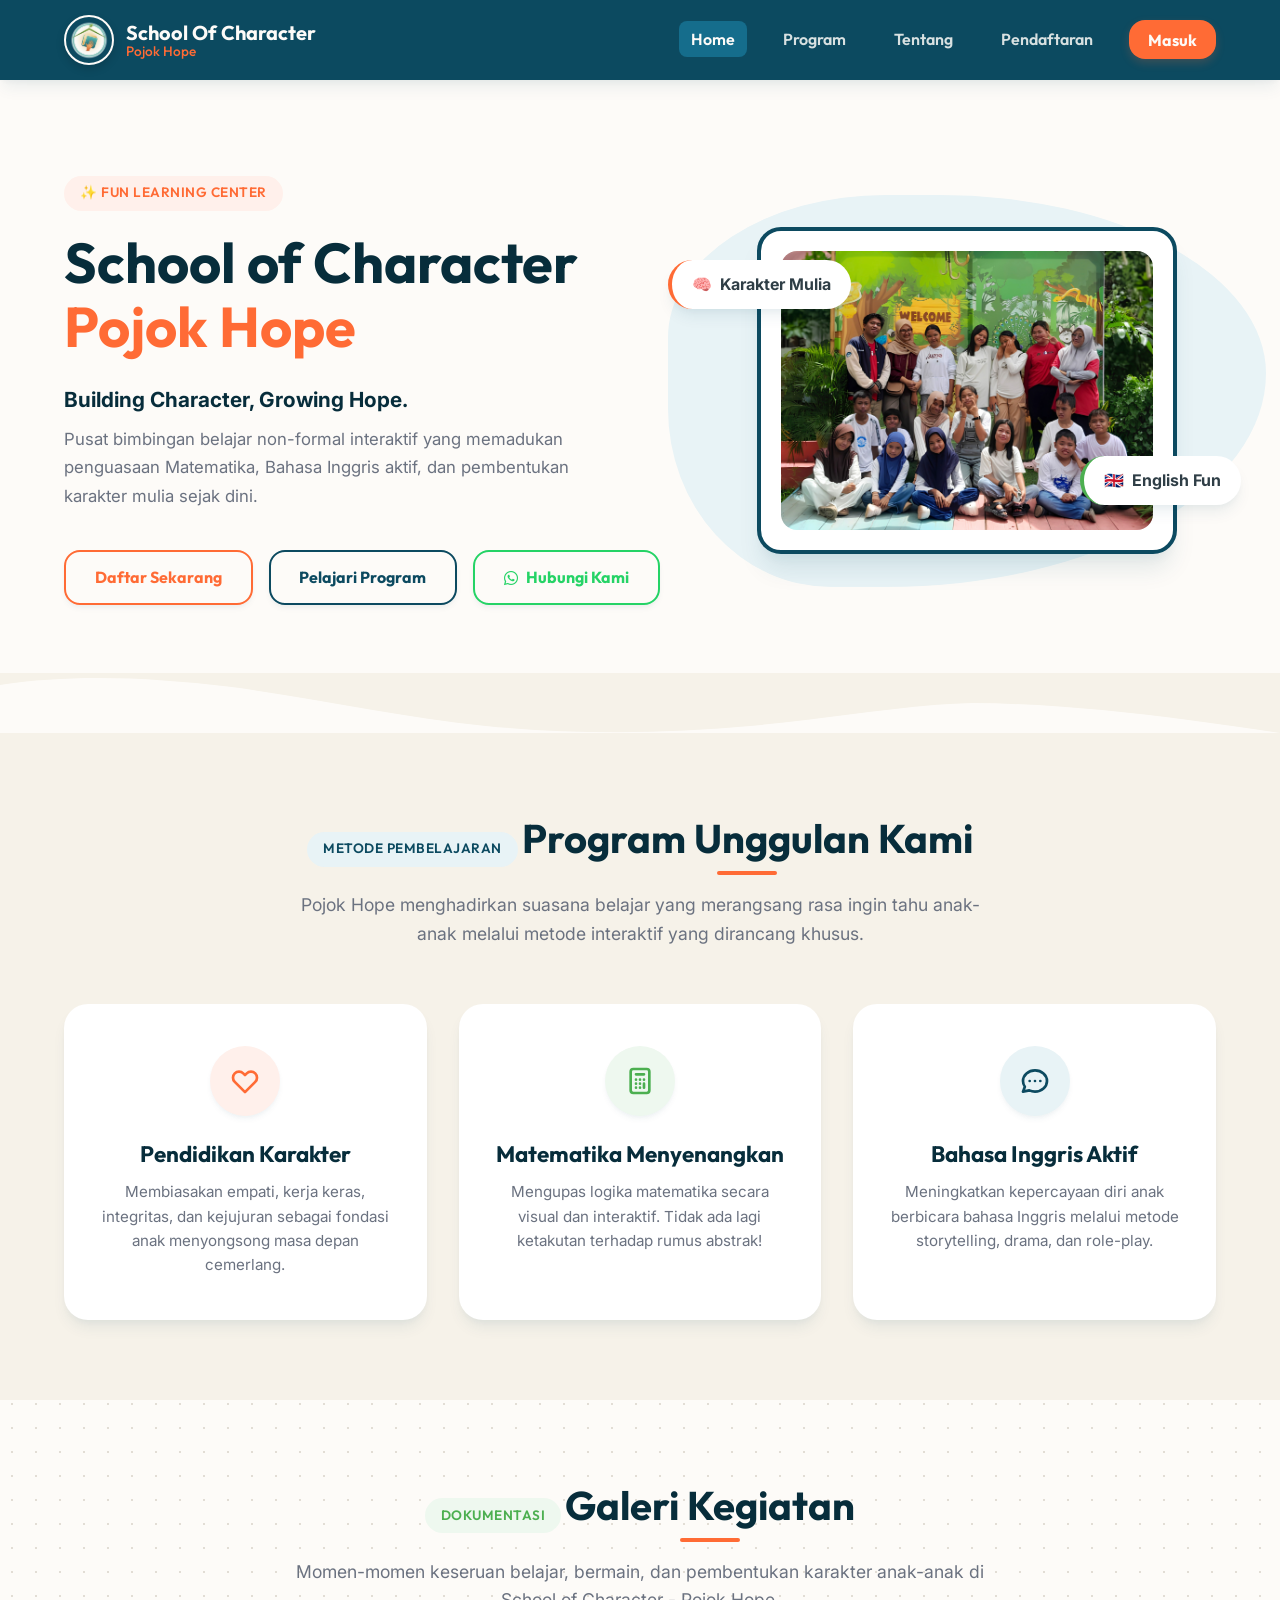
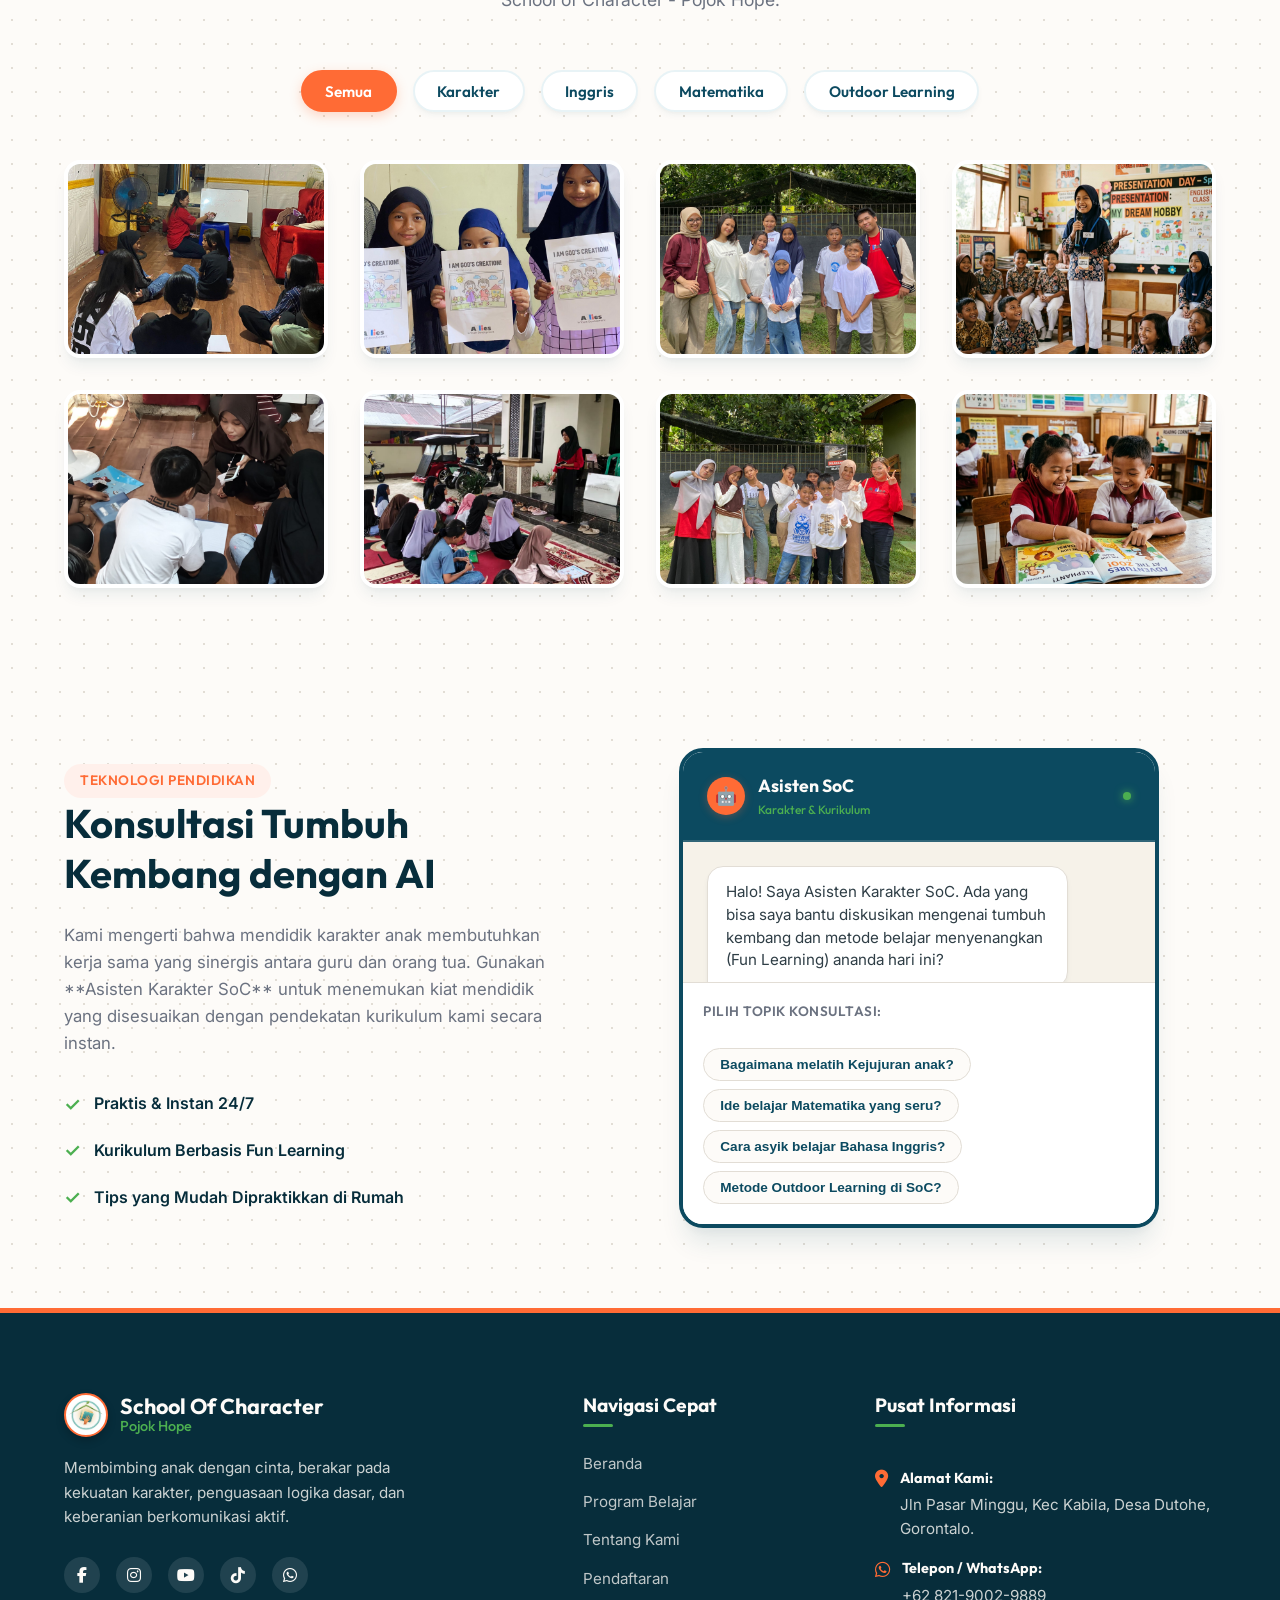
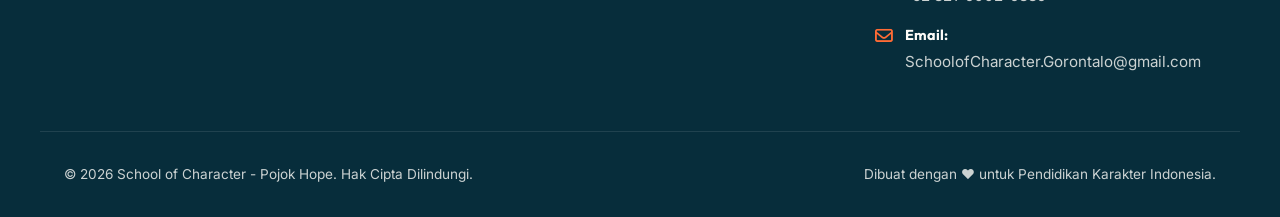
==== index.html @ e4b91074 "First commit: Upload semua file web SoC Pojok Hope" ====
<!DOCTYPE html>
<html lang="id">
<head>
  <meta charset="UTF-8">
  <meta name="viewport" content="width=device-width, initial-scale=1.0">
  <meta name="description" content="School of Character (SoC) - Pojok Hope adalah lembaga bimbingan belajar non-formal di Kabila yang berfokus pada pendidikan karakter, matematika, dan bahasa Inggris dengan metode Fun Learning.">
  <meta name="keywords" content="School of Character, Pojok Hope, Bimbingan Belajar Kabila, Pendidikan Karakter Gorontalo, Fun Learning Matematika, Kursus Bahasa Inggris">
  <meta name="author" content="School of Character Pojok Hope">
  
  <title>School of Character (SoC) - Pojok Hope | Building Character, Growing Hope</title>
  
  <!-- CSS Design Tokens and Component Stylesheets -->
  <link rel="stylesheet" href="css/variables.css">
  <link rel="stylesheet" href="css/global.css">
  <link rel="stylesheet" href="css/navbar.css">
  <link rel="stylesheet" href="css/footer.css">
  <link rel="stylesheet" href="css/home.css">
  <link rel="stylesheet" href="css/ai-widget.css">
  
  <!-- FontAwesome CDN for vector icons -->
  <link rel="stylesheet" href="https://cdnjs.cloudflare.com/ajax/libs/font-awesome/6.4.2/css/all.min.css">

  <!-- Favicon using logo image -->
  <link rel="icon" type="image/png" href="assets/logo.png">
</head>
<body class="pattern-bg">

  <!-- ==================== LAYOUT: NAVBAR ==================== -->
  <header class="navbar">
    <div class="container navbar-container">
      <a href="#/home" class="brand" id="nav-brand-logo">
        <img src="assets/logo.png" alt="SoC Logo" class="nav-logo">
        <div class="brand-text">
          School Of Character
          <span>Pojok Hope</span>
        </div>
      </a>
      
      <button class="hamburger" aria-label="Toggle Menu" id="navbar-hamburger-btn">
        <span class="hamburger-line"></span>
        <span class="hamburger-line"></span>
        <span class="hamburger-line"></span>
      </button>
      
      <ul class="nav-menu" id="navbar-links-menu">
        <li class="nav-item"><a href="#/home" class="nav-link active" id="nav-link-home">Home</a></li>
        <li class="nav-item"><a href="#/program" class="nav-link" id="nav-link-program">Program</a></li>
        <li class="nav-item"><a href="#/tentang" class="nav-link" id="nav-link-tentang">Tentang</a></li>
        <li class="nav-item"><a href="#/pendaftaran" class="nav-link" id="nav-link-pendaftaran">Pendaftaran</a></li>
        <li class="nav-item"><a href="login.html" class="nav-link nav-btn" id="nav-link-login">Masuk</a></li>
      </ul>
    </div>
  </header>

  <!-- ==================== MAIN VIEWPORT ==================== -->
  <main id="main-viewport">

    <!-- 1. PAGE: HOME -->
    <section id="page-home" class="page-view active">
      
      <!-- HERO SECTION -->
      <header class="hero">
        <div class="container hero-grid">
          <div class="hero-content">
            <div class="hero-tag">
              <span class="badge badge-orange">✨ Fun Learning Center</span>
            </div>
            <h1 class="hero-title">
              School of Character<br><span>Pojok Hope</span>
            </h1>
            <p class="hero-desc">
              Building Character, Growing Hope.
            </p>
            <p class="hero-desc-detail">
              Pusat bimbingan belajar non-formal interaktif yang memadukan penguasaan Matematika, Bahasa Inggris aktif, dan pembentukan karakter mulia sejak dini.
            </p>
            <div class="hero-cta">
              <a href="#/pendaftaran" class="btn btn-hero-orange" id="hero-cta-register">Daftar Sekarang</a>
              <a href="#/program" class="btn btn-hero-outline" id="hero-cta-program">Pelajari Program</a>
              <a href="https://wa.me/6282190029889" target="_blank" class="btn btn-hero-whatsapp" id="hero-cta-whatsapp">
                <i class="fab fa-whatsapp"></i> Hubungi Kami
              </a>
            </div>
          </div>
          
          <div class="hero-visual">
            <div class="visual-backdrop"></div>
            <!-- Floating Decorative Badges -->
            <div class="hero-badge-floating badge-float-1">
              <span>🧠</span> <strong>Karakter Mulia</strong>
            </div>
            <div class="hero-badge-floating badge-float-2">
              <span>🇬🇧</span> <strong>English Fun</strong>
            </div>
            
            <!-- visual mockup representing dynamic child-friendly learning -->
            <div class="visual-image-wrapper">
              <img src="assets/hero-photo.jpg" class="hero-photo" alt="School of Character Pojok Hope">
            </div>
          </div>
        </div>
        
        <!-- Wave Transition SVG -->
        <div class="hero-wave">
          <svg viewBox="0 0 1200 120" preserveAspectRatio="none">
            <path d="M321.39,56.44c58-10.79,114.16-30.13,172-41.86,82.39-16.72,168.19-17.73,250.45-.39C823.78,31,906.67,72,985.66,92.83c70.05,18.48,146.53,26.09,214.34,3V120H0V0C26.9,8.75,57.05,18.3,87.43,26.49,152.6,44,220.4,59.21,288.73,59.88A311.59,311.59,0,0,0,321.39,56.44Z" class="shape-fill"></path>
          </svg>
        </div>
      </header>

      <!-- VALUES SECTION (Three pillars) -->
      <section class="section section-alt">
        <div class="container">
          <div class="text-center">
            <span class="badge badge-teal">Metode Pembelajaran</span>
            <h2 class="section-title">Program Unggulan Kami</h2>
            <p class="section-desc">Pojok Hope menghadirkan suasana belajar yang merangsang rasa ingin tahu anak-anak melalui metode interaktif yang dirancang khusus.</p>
          </div>
          
          <div class="values-grid">
            <!-- Pillar 1 -->
            <article class="value-card" id="card-pillar-character">
              <div class="value-icon-box orange">
                <svg width="32" height="32" fill="none" stroke="currentColor" stroke-width="2" viewBox="0 0 24 24">
                  <path stroke-linecap="round" stroke-linejoin="round" d="M4.318 6.318a4.5 4.5 0 000 6.364L12 20.364l7.682-7.682a4.5 4.5 0 00-6.364-6.364L12 7.636l-1.318-1.318a4.5 4.5 0 00-6.364 0z"/>
                </svg>
              </div>
              <h3>Pendidikan Karakter</h3>
              <p>Membiasakan empati, kerja keras, integritas, dan kejujuran sebagai fondasi anak menyongsong masa depan cemerlang.</p>
            </article>
            
            <!-- Pillar 2 -->
            <article class="value-card" id="card-pillar-math">
              <div class="value-icon-box green">
                <svg width="32" height="32" fill="none" stroke="currentColor" stroke-width="2" viewBox="0 0 24 24">
                  <path stroke-linecap="round" stroke-linejoin="round" d="M9 7h6m0 10v-3m-3 3h.01M9 17h.01M9 14h.01M12 14h.01M15 11h.01M12 11h.01M9 11h.01M7 21h10a2 2 0 002-2V5a2 2 0 00-2-2H7a2 2 0 00-2 2v14a2 2 0 002 2z"/>
                </svg>
              </div>
              <h3>Matematika Menyenangkan</h3>
              <p>Mengupas logika matematika secara visual dan interaktif. Tidak ada lagi ketakutan terhadap rumus abstrak!</p>
            </article>
            
            <!-- Pillar 3 -->
            <article class="value-card" id="card-pillar-english">
              <div class="value-icon-box teal">
                <svg width="32" height="32" fill="none" stroke="currentColor" stroke-width="2" viewBox="0 0 24 24">
                  <path stroke-linecap="round" stroke-linejoin="round" d="M8 12h.01M12 12h.01M16 12h.01M21 12c0 4.418-4.03 8-9 8a9.863 9.863 0 01-4.255-.949L3 20l1.395-3.72C3.512 15.042 3 13.574 3 12c0-4.418 4.03-8 9-8s9 3.582 9 8z"/>
                </svg>
              </div>
              <h3>Bahasa Inggris Aktif</h3>
              <p>Meningkatkan kepercayaan diri anak berbicara bahasa Inggris melalui metode storytelling, drama, dan role-play.</p>
            </article>
          </div>
        </div>
      </section>

      <!-- GALLERY SECTION (Moved here, Filterable) -->
      <section class="section">
        <div class="container">
          <div class="text-center">
            <span class="badge badge-green">Dokumentasi</span>
            <h2 class="section-title">Galeri Kegiatan</h2>
            <p class="section-desc">Momen-momen keseruan belajar, bermain, dan pembentukan karakter anak-anak di School of Character - Pojok Hope.</p>
          </div>

          <!-- Gallery Filter Buttons -->
          <div class="gallery-filters" style="display: flex; justify-content: center; gap: 1rem; margin-bottom: 3rem; flex-wrap: wrap;">
            <button class="filter-btn active" data-filter="all">Semua</button>
            <button class="filter-btn" data-filter="karakter">Karakter</button>
            <button class="filter-btn" data-filter="inggris">Inggris</button>
            <button class="filter-btn" data-filter="matematika">Matematika</button>
            <button class="filter-btn" data-filter="outdoor">Outdoor Learning</button>
          </div>

          <!-- Filterable Gallery Grid -->
          <div class="gallery-grid" id="home-gallery-grid">
            <div class="gallery-item" data-category="matematika">
              <img src="assets/gallery1.jpg" alt="Kelas Matematika Menyenangkan">
              <div class="gallery-caption">Kelas Matematika Menyenangkan</div>
            </div>
            <div class="gallery-item" data-category="karakter">
              <img src="assets/gallery2.jpg" alt="Praktik Kelas Karakter">
              <div class="gallery-caption">Praktik Kelas Karakter</div>
            </div>
            <div class="gallery-item" data-category="outdoor">
              <img src="assets/gallery3.jpg" alt="Aktivitas Outdoor Learning">
              <div class="gallery-caption">Aktivitas Outdoor Learning</div>
            </div>
            <div class="gallery-item" data-category="inggris">
              <img src="assets/gallery4.jpg" alt="Pentas Dongeng Bahasa Inggris">
              <div class="gallery-caption">Pentas Dongeng Bahasa Inggris</div>
            </div>
            <div class="gallery-item" data-category="matematika">
              <img src="assets/gallery5.jpg" alt="Penyelesaian Logika Puzzle Matematika">
              <div class="gallery-caption">Logika & Puzzle Matematika</div>
            </div>
            <div class="gallery-item" data-category="karakter">
              <img src="assets/gallery6.jpg" alt="Diskusi Karakter & Berbagi Cerita">
              <div class="gallery-caption">Diskusi Karakter & Berbagi</div>
            </div>
            <div class="gallery-item" data-category="outdoor">
              <img src="assets/gallery7.jpg" alt="Aktivitas Menanam Pohon di Alam">
              <div class="gallery-caption">Aktivitas Peduli Lingkungan</div>
            </div>
            <div class="gallery-item" data-category="inggris">
              <img src="assets/gallery8.jpg" alt="Membaca Buku Cerita Bahasa Inggris">
              <div class="gallery-caption">Membaca & Pemahaman Inggris</div>
            </div>
          </div>
        </div>
      </section>

      <!-- AI ASSISTANT SECTION -->
      <section class="section">
        <div class="container ai-grid">
          <div class="ai-intro">
            <span class="badge badge-orange">Teknologi Pendidikan</span>
            <h2>Konsultasi Tumbuh Kembang dengan AI</h2>
            <p>
              Kami mengerti bahwa mendidik karakter anak membutuhkan kerja sama yang sinergis antara guru dan orang tua. Gunakan **Asisten Karakter SoC** untuk menemukan kiat mendidik yang disesuaikan dengan pendekatan kurikulum kami secara instan.
            </p>
            <ul class="ai-benefits">
              <li class="ai-benefit-item">
                <span class="ai-benefit-check">✓</span> Praktis & Instan 24/7
              </li>
              <li class="ai-benefit-item">
                <span class="ai-benefit-check">✓</span> Kurikulum Berbasis Fun Learning
              </li>
              <li class="ai-benefit-item">
                <span class="ai-benefit-check">✓</span> Tips yang Mudah Dipraktikkan di Rumah
              </li>
            </ul>
          </div>
          
          <!-- AI Widget Component -->
          <div class="ai-widget-wrapper">
            <div class="ai-widget" id="ai-character-assistant">
              <!-- Header -->
              <div class="ai-widget-header">
                <div class="ai-header-info">
                  <div class="ai-avatar">🤖</div>
                  <div class="ai-header-title">
                    Asisten SoC
                    <span>Karakter & Kurikulum</span>
                  </div>
                </div>
                <div class="ai-status-dot"></div>
              </div>
              
              <!-- Logs viewport -->
              <div class="ai-widget-body" id="ai-widget-body">
                <!-- Generated by JS -->
              </div>
              
              <!-- Selection Chips -->
              <div class="ai-widget-choices">
                <h4 class="choices-heading">Pilih Topik Konsultasi:</h4>
                <div class="choices-container" id="ai-choices-container">
                  <!-- Chips loaded by JS -->
                </div>
              </div>
            </div>
          </div>
        </div>
      </section>

    </section>

    <!-- 2. PAGE: PROGRAM -->
    <section id="page-program" class="page-view">
      <div class="container section">
        <div class="text-center">
          <span class="badge badge-green">Pilihan Program</span>
          <h2 class="section-title">Program Pembelajaran</h2>
          <p class="section-desc">Pilihan program komprehensif kami dirancang untuk membekali masa depan anak dengan keterampilan kognitif dan perilaku berkarakter mulia.</p>
        </div>
        
        <!-- Programs Grid -->
        <div class="programs-grid">
          
          <!-- Program 1 -->
          <div class="program-card card-orange">
            <div class="program-icon">🛡️</div>
            <h3>Pendidikan Karakter</h3>
            <p>Pembiasaan sopan santun, kejujuran, kepedulian sosial, dan tanggung jawab. Kelas ini diadakan secara rutin pada tanggal 15 setiap bulan untuk seluruh siswa.</p>
            <span class="badge badge-orange">Tanggal 15 (Setiap Bulan)</span>
          </div>

          <!-- Program 2 -->
          <div class="program-card card-green">
            <div class="program-icon">📐</div>
            <h3>Mathematics Fun</h3>
            <p>Mempelajari konsep logika aritmatika, perkalian, pembagian, dan pemecahan masalah. Kelas diadakan bergantian dengan kelas Bahasa Inggris pada tanggal 5 setiap bulan.</p>
            <span class="badge badge-green">Tanggal 5 (Bergantian)</span>
          </div>

          <!-- Program 3 -->
          <div class="program-card card-teal">
            <div class="program-icon">🗣️</div>
            <h3>English Speaking & Reading</h3>
            <p>Mengembangkan keberanian berkomunikasi aktif dalam bahasa Inggris lewat dongeng. Kelas diadakan bergantian dengan kelas Matematika pada tanggal 5 setiap bulan.</p>
            <span class="badge badge-teal">Tanggal 5 (Bergantian)</span>
          </div>

        </div>

        <!-- Highlighted: Outdoor Learning -->
        <div class="outdoor-learning-section">
          <div class="outdoor-badge">Aktivitas Khusus</div>
          <div class="outdoor-icon">🍃</div>
            <h3>Outdoor Learning (Belajar di Alam)</h3>
          <p>
            Diadakan pada pertengahan dan akhir tahun (saat liburan semester) di alam terbuka yang asri (seperti Rumah Alam). Program ini mengajak anak belajar langsung dari alam untuk melatih kemandirian, kebersamaan, dan kepedulian lingkungan. Karena skalanya yang besar, kegiatan ini membutuhkan dukungan khusus dari para volunteer.
          </p>
          <a href="#/pendaftaran" class="btn btn-outline" id="program-outdoor-cta">Ikuti Kelas Outdoor</a>
        </div>
      </div>
    </section>

    <!-- 3. PAGE: TENTANG -->
    <section id="page-tentang" class="page-view">
      <!-- Tentang Hero Box — Two-Column: Left Text, Right Image -->
      <div class="tentang-hero-box">
        <div class="container tentang-hero-grid">
          <!-- Left column: text content -->
          <div class="tentang-hero-text">
            <h1 class="tentang-hero-title">Membentuk Karakter<br><span>Mandiri &amp; Kreatif</span></h1>
            <p class="tentang-hero-desc">
              SoC menawarkan program bimbingan komprehensif untuk mengembangkan potensi anak. Kami percaya bahwa setiap anak memiliki bakat unik yang dapat tumbuh maksimal melalui bimbingan yang tepat, lingkungan yang mendukung, dan pembelajaran yang menyenangkan.
            </p>
            <a href="#/pendaftaran" class="btn btn-outline-light" id="tentang-cta-bergabung">Bergabung Bersama Kami! <i class="fas fa-arrow-right"></i></a>
          </div>
          <!-- Right column: real image -->
          <div class="tentang-hero-image">
            <img src="assets/team1.jpg" alt="Tim School of Character Pojok Hope" class="tentang-img">
          </div>
        </div>
      </div>

      <!-- Dedicated Founder Profile Section -->
      <section class="section founder-profile-section pattern-bg" style="border-bottom: 1px solid var(--border-color);">
        <div class="container">
          <div class="text-center" style="margin-bottom: 3.5rem;">
            <span class="badge badge-teal">Profil Pendiri</span>
            <h2 class="section-title">PROFIL PENDIRI: KA MINARTI MONOARFA</h2>
          </div>
          <div class="founder-card-large">
            <!-- Left Column: Avatar & Headings -->
            <div class="founder-card-left">
              <div class="founder-avatar-large">
                <img src="assets/founder.jpg" alt="Ka Minarti Monoarfa" class="founder-img-large">
              </div>
              <h2 class="founder-name-large">MINARTI MONOARFA</h2>
              <span class="founder-title-large">Founder &amp; Direktur SoC Pojok Hope</span>
            </div>
            
            <!-- Right Column: Quote & Biography -->
            <div class="founder-card-right">
              <blockquote class="founder-quote">
                "Membangun Generasi Emas yang Berkarakter &amp; Berhati Mulia dari Gorontalo."
              </blockquote>
              <div class="founder-bio-text">
                <p>
                  Selamat datang di School of Character - Pojok Hope. Sebagai pendiri, dedikasi saya adalah menciptakan lingkungan belajar alternatif yang tidak hanya mengasah ketajaman kognitif anak melalui Matematika dan Bahasa Inggris, melainkan juga menanamkan fondasi karakter yang kokoh sejak dini.
                </p>
                <p>
                  SoC hadir bukan hanya untuk membentuk kemampuan, tetapi juga menanamkan karakter, kepedulian, dan semangat bertumbuh bersama. Melalui visi dan misi SoC, kami ingin menghadirkan lingkungan belajar yang bukan hanya mendidik Intelektual, tetapi juga menyentuh hati dan membentuk karakter anak dengan penuh kasih
                </p>
                <p>
                  Kami percaya bahwa kecerdasan intelektual tanpa disertai akhlak mulia akan kehilangan arah. Oleh karena itu, melalui metode *Fun Learning*, kami merancang setiap interaksi kelas agar merangsang empati, kejujuran, sopan santun, dan tanggung jawab sosial pada diri anak secara alami tanpa tekanan.
                </p>
                <p>
                  Kami berharap kehadiran Pojok Hope dapat menjadi oase pendidikan yang menumbuhkan harapan baru bagi generasi masa depan Gorontalo.
                </p>
              </div>
            </div>
          </div>
        </div>
      </section>

      <div class="container section">

        <!-- Profile Section 2: Tentang Bimbel Kami -->
        <div class="profile-row middle-style reversed" style="margin-bottom: 5rem;">
          <div class="profile-content">
            <span class="badge badge-orange">Tentang Bimbel Kami</span>
            <h2 style="font-size: 2.2rem; line-height: 1.2; margin-top: 0.5rem;">Ruang Belajar yang Aman & Bermakna</h2>
            <p class="profile-text" style="font-size: 1.1rem; color: var(--text-dark); margin-top: 1rem; line-height: 1.7;">
              School of Character - Pojok Hope adalah sebuah lembaga bimbingan belajar non-formal yang berfokus pada pembentukan karakter anak secara holistik. Sekolah ini hadir sebagai ruang belajar yang aman, menyenangkan, dan bermakna bagi anak-anak untuk mempelajari Matematika, Bahasa Inggris aktif, dan nilai-nilai moral.
            </p>
            <p class="profile-text" style="font-size: 1.1rem; color: var(--text-dark); margin-top: 1rem; line-height: 1.7;">
              Didirikan dengan tujuan menjembatani kebutuhan akademis dengan perkembangan emosional anak, kami berkomitmen untuk menciptakan suasana kelas bebas tekanan di mana anak-anak dapat tumbuh menjadi pribadi berkarakter mulia.
            </p>
          </div>
          <div class="profile-media">
            <img src="assets/team2.jpg" alt="SoC Classroom" class="profile-image">
          </div>
        </div>

        <div class="text-center" style="margin-top: 5rem;">
          <span class="badge badge-orange">Mengenal Kami</span>
          <h2 class="section-title">Visi & Misi SoC Pojok Hope</h2>
          <p class="section-desc">Membentuk generasi emas Indonesia yang cerdas kognitif dan berakhlak mulia melalui pengajaran terapan.</p>
        </div>

        <!-- Vision Mission Grid -->
        <div class="vision-mission-grid">
          <div class="vision-card">
            <h3>Visi Kami</h3>
            <p>
              Menjadi pusat bimbingan belajar alternatif terdepan yang tidak hanya mengutamakan kecerdasan akademis, melainkan juga menanamkan karakter berbudi pekerti luhur demi mewujudkan masa depan anak yang penuh harapan.
            </p>
          </div>

          <div class="mission-card">
            <h3>Misi Kami</h3>
            <ul>
              <li>Menerapkan metode pengajaran yang ramah anak, interaktif, dan bebas tekanan (Fun Learning).</li>
              <li>Membudayakan perilaku sopan santun, kepemimpinan, gotong royong, dan integritas tinggi.</li>
              <li>Mengembangkan kemampuan dasar Matematika dan Bahasa Inggris aktif yang adaptif terhadap masa kini.</li>
              <li>Mempererat kolaborasi pendidikan antara lembaga bimbingan, guru, dan para orang tua.</li>
            </ul>
          </div>
        </div>

        <!-- Address and Location details -->
        <div class="location-section">
          <div class="location-info">
            <h3 style="color: var(--color-secondary-dark); font-size: 1.6rem; margin-bottom: 1rem;">Lokasi Pusat Pembelajaran</h3>
            <p style="color: var(--text-dark); font-size: 1.1rem; margin-bottom: 1.5rem; line-height: 1.7;">
              Kami mengundang Bapak/Ibu untuk berkunjung langsung dan melihat aktivitas pembelajaran menyenangkan kami di alamat:
            </p>
            <div class="location-address">
              <span class="location-marker-icon"><i class="fas fa-map-marker-alt"></i></span>
              <p style="font-size: 1.05rem; font-weight: bold; color: var(--color-secondary-dark); margin-bottom: 0;">
                Jln Pasar Minggu, Kec Kabila, Desa Dutohe, Gorontalo.
              </p>
            </div>
            <p style="color: var(--text-muted); font-size: 0.95rem; margin-top: 1rem;">
              Jam Operasional: Senin - Sabtu (14:00 - 17:30 WITA)
            </p>
          </div>
          <!-- Google Maps iframe Embed -->
          <div class="location-map">
            <iframe src="https://maps.google.com/maps?q=School%20of%20Character,%20Desa%20Dutohe,%20Kabila,%20Gorontalo&t=&z=17&ie=UTF8&iwloc=&output=embed" width="100%" height="250" style="border:0; border-radius: 12px; display: block;" allowfullscreen="" loading="lazy" referrerpolicy="no-referrer-when-downgrade"></iframe>
          </div>
        </div><!-- /.location-section -->

      </div><!-- /.container.section -->

      <!-- Mitra & Sponsor Section -->
      <div class="mitra-sponsor-section">
        <div class="container">
          <div class="text-center">
            <span class="badge badge-teal">Mitra Pendukung</span>
            <h3 class="mitra-title">Didukung Oleh Lembaga & Sponsor Terpercaya</h3>
            <p class="mitra-desc">Kami berterima kasih atas dukungan dari berbagai lembaga dan komunitas yang percaya pada misi School of Character.</p>
          </div>
          <!-- Mitra Logo Grid -->
          <div class="mitra-logo-grid" style="max-width: 600px; margin: 0 auto;">
            <a href="https://alliesyouth.org/" target="_blank" class="mitra-logo-btn" id="mitra-btn-1">
              <i class="fas fa-hand-holding-heart"></i>
              <span>Allies Youth Development</span>
            </a>
            <a href="https://www.instagram.com/pismovement/" target="_blank" class="mitra-logo-btn" id="mitra-btn-2">
              <i class="fab fa-instagram"></i>
              <span>Peacemakers Indonesia</span>
            </a>
          </div>
        </div>
      </div><!-- /.container.section -->
    </section><!-- /#page-tentang -->

    <!-- 4. PAGE: PENDAFTARAN -->
    <section id="page-pendaftaran" class="page-view">
      <div class="container section">
        <div class="text-center">
          <span class="badge badge-orange">Formulir Pendaftaran</span>
          <h2 class="section-title">Bergabung Bersama Kami</h2>
          <p class="section-desc">Pilih kategori bergabung di bawah ini. Setiap tautan akan membuka formulir pendaftaran resmi (Google Form) di tab baru.</p>
        </div>

        <!-- Registration Portal Cards Grid -->
        <div class="portal-grid">
          
          <!-- Portal 1: Siswa Baru -->
          <div class="portal-card card-orange">
            <div class="portal-icon">🎓</div>
            <h3>Pendaftaran Siswa Baru</h3>
            <p>Buka jalan emas perkembangan kognitif dan pembentukan karakter putra-putri Anda. Kelas bimbingan belajar Matematika, Bahasa Inggris, dan Karakter dengan pendekatan Fun Learning.</p>
            <a href="https://docs.google.com/forms/d/e/1FAIpQLScb42Ck9syRCpdjbPYyQdnheEpfDlES66TnP3cVtMfkzevC3g/viewform?usp=header" target="_blank" class="btn btn-portal-orange portal-cta-btn">Daftar Siswa Baru <i class="fas fa-external-link-alt"></i></a>
          </div>

          <!-- Portal 2: Guru/Pengajar -->
          <div class="portal-card card-green">
            <div class="portal-icon">🏫</div>
            <h3>Rekrutmen Guru / Pengajar</h3>
            <p>Salurkan minat mengajar Anda untuk memajukan pendidikan karakter di Gorontalo. Bergabunglah sebagai pengajar Matematika, Bahasa Inggris, atau Pembina Karakter.</p>
            <a href="#" target="_blank" class="btn btn-portal-green portal-cta-btn">Lamar Sebagai Guru <i class="fas fa-external-link-alt"></i></a>
          </div>

          <!-- Portal 3: Volunteer -->
          <div class="portal-card card-teal">
            <div class="portal-icon">🤝</div>
            <h3>Pendaftaran Volunteer</h3>
            <p>Jadilah relawan pendukung kegiatan Outdoor Learning, pengajar tamu, atau penyedia donasi alat edukatif untuk menumbuhkan harapan anak-anak di pedesaan Kabila.</p>
            <a href="#" target="_blank" class="btn btn-portal-teal portal-cta-btn">Daftar Relawan / Volunteer <i class="fas fa-external-link-alt"></i></a>
          </div>

        </div>
      </div>
    </section>

    <!-- 5. PAGE: LOGIN/AKUN -->
    <section id="page-login" class="page-view">
      <div class="container section" style="display: flex; justify-content: center; align-items: center; min-height: 70vh;">
        <!-- Card Container -->
        <div style="background: var(--bg-card); width: 100%; max-width: 440px; border-radius: var(--border-radius-lg); padding: 3rem 2.5rem; box-shadow: var(--shadow-lg); border: 1px solid var(--border-color);">
          <div class="text-center" style="margin-bottom: 2rem;">
            <div style="font-size: 2.5rem; margin-bottom: 0.5rem;">🔒</div>
            <h2 style="font-size: 1.8rem; color: var(--color-secondary-dark); margin-bottom: 0.5rem;">Masuk Akun</h2>
            <p style="color: var(--text-muted); font-size: 0.9rem;">Masuk ke sistem raport karakter dan jadwal kelas</p>
          </div>

          <form onsubmit="event.preventDefault(); alert('Login disimulasikan berhasil!');" style="display: flex; flex-direction: column; gap: 1.25rem;">
            <div>
              <label style="display: block; font-weight: 600; font-size: 0.9rem; margin-bottom: 0.4rem;">Email / Nomor HP</label>
              <input type="text" required placeholder="Masukkan email atau no whatsapp" style="width: 100%; padding: 0.8rem 1.2rem; border-radius: var(--border-radius-sm); border: 1px solid var(--border-color); font-family: var(--font-body); outline: none;">
            </div>
            <div>
              <div style="display: flex; justify-content: space-between; align-items: center; margin-bottom: 0.4rem;">
                <label style="font-weight: 600; font-size: 0.9rem; margin: 0;">Kata Sandi</label>
                <a href="#/login" style="font-size: 0.8rem; color: var(--accent-orange); text-decoration: none; font-weight: 600;">Lupa Sandi?</a>
              </div>
              <input type="password" required placeholder="Kata sandi akun Anda" style="width: 100%; padding: 0.8rem 1.2rem; border-radius: var(--border-radius-sm); border: 1px solid var(--border-color); font-family: var(--font-body); outline: none;">
            </div>
            
            <button type="submit" class="btn btn-primary" style="margin-top: 1rem; width: 100%;">Masuk Sekarang</button>
            
            <p style="text-align: center; font-size: 0.85rem; color: var(--text-muted); margin-top: 1rem;">
              Belum punya akun? <a href="#/pendaftaran" style="color: var(--color-secondary); text-decoration: none; font-weight: bold;">Daftar disini</a>
            </p>
          </form>
        </div>
      </div>
    </section>

  </main>

  <!-- ==================== LAYOUT: FOOTER ==================== -->
  <footer class="footer">
    <div class="container footer-grid">
      <!-- Brand & Desc -->
      <div class="footer-brand">
        <a href="#/home" class="footer-logo">
          <img src="assets/logo.png" alt="SoC Logo" class="footer-logo-img">
          <div class="footer-logo-text">
            School Of Character
            <span>Pojok Hope</span>
          </div>
        </a>
        <p class="footer-desc">
          Membimbing anak dengan cinta, berakar pada kekuatan karakter, penguasaan logika dasar, dan keberanian berkomunikasi aktif.
        </p>
        <div class="footer-socials">
          <a href="https://www.facebook.com/share/1B4EaX6SXy/" target="_blank" class="social-icon" aria-label="Facebook"><i class="fab fa-facebook-f"></i></a>
          <a href="https://www.instagram.com/soc_pojokhope.gorontalo" target="_blank" class="social-icon" aria-label="Instagram"><i class="fab fa-instagram"></i></a>
          <a href="https://youtube.com/@schoolofcharacter-pojokhope?si=OntRCpep6tyAyEg0" target="_blank" class="social-icon" aria-label="YouTube"><i class="fab fa-youtube"></i></a>
          <a href="https://www.tiktok.com/@soc_pojokhope.gorontalo" target="_blank" class="social-icon" aria-label="TikTok"><i class="fab fa-tiktok"></i></a>
          <a href="https://wa.me/6282190029889" target="_blank" class="social-icon" aria-label="WhatsApp"><i class="fab fa-whatsapp"></i></a>
        </div>
      </div>

      <!-- Links -->
      <div>
        <h4 class="footer-heading">Navigasi Cepat</h4>
        <ul class="footer-links">
          <li><a href="#/home" class="footer-link">Beranda</a></li>
          <li><a href="#/program" class="footer-link">Program Belajar</a></li>
          <li><a href="#/tentang" class="footer-link">Tentang Kami</a></li>
          <li><a href="#/pendaftaran" class="footer-link">Pendaftaran</a></li>
        </ul>
      </div>

      <!-- Address / Location Info -->
      <div class="footer-contact">
        <h4 class="footer-heading">Pusat Informasi</h4>
        
        <div class="contact-item">
          <div class="contact-icon"><i class="fas fa-map-marker-alt"></i></div>
          <div class="contact-text">
            <strong>Alamat Kami:</strong>
            Jln Pasar Minggu, Kec Kabila, Desa Dutohe, Gorontalo.
          </div>
        </div>

        <div class="contact-item">
          <div class="contact-icon"><i class="fab fa-whatsapp"></i></div>
          <div class="contact-text">
            <strong>Telepon / WhatsApp:</strong>
            +62 821-9002-9889
          </div>
        </div>

        <div class="contact-item">
          <div class="contact-icon"><i class="far fa-envelope"></i></div>
          <div class="contact-text">
            <strong>Email:</strong>
            SchoolofCharacter.Gorontalo@gmail.com
          </div>
        </div>
      </div>
    </div>

    <!-- Copyright -->
    <div class="container footer-bottom">
      <p>&copy; 2026 School of Character - Pojok Hope. Hak Cipta Dilindungi.</p>
      <p>Dibuat dengan ❤️ untuk Pendidikan Karakter Indonesia.</p>
    </div>
  </footer>

  <!-- Back to Top Button -->
  <button id="back-to-top" class="back-to-top-btn" aria-label="Kembali ke Atas">
    <i class="fas fa-chevron-up"></i>
  </button>

  <!-- Application Modules -->
  <script src="js/router.js"></script>
  <script src="js/ai-widget.js"></script>
  <script src="js/main.js"></script>
</body>
</html>
---- css/variables.css ----
/* 
  School of Character (SoC) - Pojok Hope
  DESIGN SYSTEM & VARIABLES
  Applying the 60/30/10 color rule with high-contrast child-friendly aesthetics.
*/

:root {
  /* Colors - 60% Dominant (Backgrounds: Off-white/Cream) */
  --bg-dominant: #FDFBF8;         /* Warm Off-White */
  --bg-contrast: #F6F2E9;         /* Light Sand/Cream */
  --bg-card: #FFFFFF;             /* Pure White for inner cards */

  /* Colors - 30% Secondary (Navbar, Footer, Card Bases: Deep Teal/Dark Cyan) */
  --color-secondary: #0C4A60;     /* Deep Teal Base */
  --color-secondary-dark: #072D3B;/* Dark Teal for headings/footers */
  --color-secondary-light: #156D8C;/* Hover Teal */
  --color-secondary-tint: #E8F3F6; /* Soft Teal Overlay background */

  /* Colors - 10% Accents (Buttons, Links, AI Widgets: Orange & Leaf Green) */
  --accent-orange: #FF6B35;       /* Bright Orange Main Action */
  --accent-orange-hover: #E85B28; /* Slightly Darker Orange */
  --accent-orange-tint: #FFF0EB;  /* Light Orange glow */

  /* Secondary Accent - Leaf Green (Programs, Outdoor Learning) */
  --accent-green: #4CAF50;        /* Leaf Green */
  --accent-green-hover: #3E8E41;  /* Darker Leaf Green */
  --accent-green-tint: #EEF8EF;   /* Soft Green tint */

  /* Neutral Text and Borders */
  --text-dark: #2F3E46;           /* Charcoal Text for body readability */
  --text-light: #FDFBF8;          /* Cream White for dark teal background text */
  --text-muted: #6B7280;          /* Secondary gray text */
  --border-color: #E2DDD5;        /* Soft Cream border */
  --border-radius-sm: 8px;
  --border-radius-md: 16px;
  --border-radius-lg: 24px;       /* Playful, friendly rounded corners */

  /* Typography */
  --font-heading: 'Outfit', -apple-system, BlinkMacSystemFont, 'Segoe UI', Roboto, sans-serif;
  --font-body: 'Inter', -apple-system, BlinkMacSystemFont, 'Segoe UI', Roboto, sans-serif;

  /* Layout and Transition Details */
  --navbar-height: 80px;
  --transition-smooth: all 0.3s cubic-bezier(0.4, 0, 0.2, 1);
  --shadow-sm: 0 4px 6px -1px rgba(12, 74, 96, 0.05), 0 2px 4px -1px rgba(12, 74, 96, 0.03);
  --shadow-md: 0 10px 15px -3px rgba(12, 74, 96, 0.08), 0 4px 6px -2px rgba(12, 74, 96, 0.04);
  --shadow-lg: 0 20px 25px -5px rgba(12, 74, 96, 0.1), 0 10px 10px -5px rgba(12, 74, 96, 0.04);
}
---- css/global.css ----
/* 
  School of Character (SoC) - Pojok Hope
  GLOBAL STYLES & LAYOUT
*/

@import url('https://fonts.googleapis.com/css2?family=Inter:wght@400;500;600&family=Outfit:wght@500;600;700;800&display=swap');

* {
  margin: 0;
  padding: 0;
  box-sizing: border-box;
}

html {
  scroll-behavior: smooth;
}

body {
  font-family: var(--font-body);
  background-color: var(--bg-dominant);
  color: var(--text-dark);
  line-height: 1.6;
  -webkit-font-smoothing: antialiased;
  -moz-osx-font-smoothing: grayscale;
  overflow-x: hidden;
}

/* Page View Wrapper (For SPA client routing) */
.page-view {
  display: none;
  opacity: 0;
  min-height: calc(100vh - var(--navbar-height));
  padding-top: var(--navbar-height);
  transition: opacity 0.4s ease;
}

.page-view.active {
  display: block;
  opacity: 1;
  animation: pageFadeIn 0.5s cubic-bezier(0.4, 0, 0.2, 1) forwards;
}

/* Headings */
h1, h2, h3, h4, h5, h6 {
  font-family: var(--font-heading);
  color: var(--color-secondary-dark);
  font-weight: 700;
  line-height: 1.25;
  margin-bottom: 1rem;
}

/* Container */
.container {
  width: 100%;
  max-width: 1200px;
  margin: 0 auto;
  padding: 0 1.5rem;
}

/* Buttons */
.btn {
  display: inline-flex;
  align-items: center;
  justify-content: center;
  font-family: var(--font-heading);
  font-weight: 600;
  font-size: 1rem;
  padding: 0.8rem 1.8rem;
  border-radius: var(--border-radius-md);
  border: 2px solid transparent;
  cursor: pointer;
  transition: var(--transition-smooth);
  text-decoration: none;
  gap: 0.5rem;
  box-shadow: var(--shadow-sm);
  outline: none;
}

.btn:active {
  transform: scale(0.97);
}

.btn-primary {
  background-color: var(--accent-orange);
  color: var(--text-light);
}

.btn-primary:hover {
  background-color: var(--accent-orange-hover);
  box-shadow: 0 8px 20px rgba(255, 107, 53, 0.25);
  transform: translateY(-2px);
}

.btn-secondary {
  background-color: var(--accent-green);
  color: var(--text-light);
}

.btn-secondary:hover {
  background-color: var(--accent-green-hover);
  box-shadow: 0 8px 20px rgba(76, 175, 80, 0.25);
  transform: translateY(-2px);
}

.btn-outline {
  background-color: transparent;
  color: var(--color-secondary);
  border-color: var(--color-secondary);
}

.btn-outline:hover {
  background-color: var(--color-secondary);
  color: var(--text-light);
  transform: translateY(-2px);
}

/* Badge / Pill styling */
.badge {
  display: inline-flex;
  align-items: center;
  padding: 0.4rem 1rem;
  border-radius: 50px;
  font-family: var(--font-heading);
  font-size: 0.85rem;
  font-weight: 600;
  text-transform: uppercase;
  letter-spacing: 0.5px;
}

.badge-orange {
  background-color: var(--accent-orange-tint);
  color: var(--accent-orange);
}

.badge-green {
  background-color: var(--accent-green-tint);
  color: var(--accent-green);
}

.badge-teal {
  background-color: var(--color-secondary-tint);
  color: var(--color-secondary);
}

/* Section Common Layout */
.section {
  padding: 5rem 0;
}

.section-alt {
  background-color: var(--bg-contrast);
}

.text-center {
  text-align: center;
}

.section-title {
  font-size: 2.5rem;
  margin-bottom: 1rem;
  position: relative;
  display: inline-block;
}

.section-title::after {
  content: '';
  display: block;
  width: 60px;
  height: 4px;
  background: var(--accent-orange);
  margin: 0.5rem auto 0;
  border-radius: 2px;
}

.section-desc {
  font-size: 1.1rem;
  color: var(--text-muted);
  max-width: 700px;
  margin: 0 auto 3.5rem;
}

/* Custom Scrollbar */
::-webkit-scrollbar {
  width: 10px;
}

::-webkit-scrollbar-track {
  background: var(--bg-dominant);
}

::-webkit-scrollbar-thumb {
  background: var(--color-secondary);
  border-radius: 5px;
}

::-webkit-scrollbar-thumb:hover {
  background: var(--color-secondary-light);
}

/* Fade in animation keyframes */
@keyframes pageFadeIn {
  0% {
    opacity: 0;
    transform: translateY(12px);
  }
  100% {
    opacity: 1;
    transform: translateY(0);
  }
}

/* Floating Animations */
@keyframes float {
  0%, 100% {
    transform: translateY(0);
  }
  50% {
    transform: translateY(-10px);
  }
}

.animate-float {
  animation: float 4s ease-in-out infinite;
}

/* SVG backgrounds and playful patterns */
.pattern-bg {
  background-image: radial-gradient(var(--border-color) 1.5px, transparent 1.5px);
  background-size: 24px 24px;
}

/* ==================== PAGE VIEW STYLES: PROGRAM ==================== */

.programs-grid {
  display: grid;
  grid-template-columns: repeat(auto-fit, minmax(280px, 1fr));
  gap: 2rem;
  margin-top: 2rem;
}

.program-card {
  background-color: var(--bg-card);
  border-radius: var(--border-radius-md);
  padding: 2.5rem 2rem;
  box-shadow: var(--shadow-md);
  transition: var(--transition-smooth);
  display: flex;
  flex-direction: column;
  align-items: flex-start;
}

.program-card:hover {
  transform: translateY(-5px);
  box-shadow: var(--shadow-lg);
}

.program-card .program-icon {
  font-size: 2.5rem;
  margin-bottom: 1.25rem;
}

.program-card h3 {
  color: var(--color-secondary-dark);
  margin-bottom: 0.75rem;
  font-size: 1.35rem;
}

.program-card p {
  color: var(--text-muted);
  font-size: 0.95rem;
  margin-bottom: 1.5rem;
  line-height: 1.6;
  flex-grow: 1;
}

.program-card.card-orange {
  border-top: 6px solid var(--accent-orange);
}

.program-card.card-green {
  border-top: 6px solid var(--accent-green);
}

.program-card.card-teal {
  border-top: 6px solid var(--color-secondary);
}

/* Outdoor Learning Block */
.outdoor-learning-section {
  background-color: var(--color-secondary-tint);
  border: 2px dashed var(--accent-green);
  border-radius: var(--border-radius-lg);
  padding: 3.5rem 2rem;
  margin-top: 4rem;
  display: flex;
  flex-direction: column;
  align-items: center;
  text-align: center;
  position: relative;
  box-shadow: var(--shadow-sm);
}

.outdoor-badge {
  position: absolute;
  top: -15px;
  background: var(--accent-green);
  color: white;
  padding: 0.35rem 1.25rem;
  border-radius: 50px;
  font-weight: 700;
  font-size: 0.85rem;
  text-transform: uppercase;
  letter-spacing: 0.5px;
  box-shadow: 0 4px 10px rgba(76, 175, 80, 0.2);
}

.outdoor-icon {
  font-size: 3.5rem;
  margin-bottom: 1rem;
}

.outdoor-learning-section h3 {
  font-size: 1.8rem;
  color: var(--color-secondary-dark);
  margin-bottom: 1.25rem;
}

.outdoor-learning-section p {
  max-width: 800px;
  color: var(--text-dark);
  margin-bottom: 2rem;
  line-height: 1.7;
  font-size: 1.05rem;
}


/* ==================== PAGE VIEW STYLES: TENTANG ==================== */

/* Intro */
.about-intro-section {
  background: linear-gradient(135deg, var(--bg-contrast) 0%, var(--bg-dominant) 100%);
  border-radius: var(--border-radius-lg);
  padding: 3rem 2rem;
  margin-bottom: 4rem;
  border: 1px solid var(--border-color);
  box-shadow: var(--shadow-sm);
}

.about-intro-text {
  font-size: 1.25rem;
  color: var(--color-secondary-dark);
  line-height: 1.8;
  max-width: 900px;
  margin: 1rem auto 0;
  font-weight: 500;
  font-family: var(--font-heading);
}

/* Vision Mission Grid */
.vision-mission-grid {
  display: grid;
  grid-template-columns: 1fr 1fr;
  gap: 2.5rem;
  margin-top: 2rem;
  margin-bottom: 4rem;
}

.vision-card, .mission-card {
  background: var(--bg-card);
  padding: 2.5rem;
  border-radius: var(--border-radius-lg);
  box-shadow: var(--shadow-md);
  transition: var(--transition-smooth);
}

.vision-card:hover, .mission-card:hover {
  transform: translateY(-5px);
  box-shadow: var(--shadow-lg);
}

.vision-card {
  border-left: 6px solid var(--accent-orange);
}

.mission-card {
  border-left: 6px solid var(--accent-green);
}

.vision-card h3, .mission-card h3 {
  color: var(--color-secondary-dark);
  font-size: 1.5rem;
  margin-bottom: 1.25rem;
}

.vision-card p, .mission-card ul {
  color: var(--text-dark);
  font-size: 1.05rem;
  line-height: 1.7;
}

.mission-card ul {
  padding-left: 1.25rem;
  display: flex;
  flex-direction: column;
  gap: 0.8rem;
}

/* Location Section */
.location-section {
  background-color: var(--bg-contrast);
  border-radius: var(--border-radius-lg);
  padding: 3rem;
  margin-top: 4rem;
  display: grid;
  grid-template-columns: 1.2fr 1fr;
  gap: 3rem;
  align-items: center;
  border: 1px solid var(--border-color);
}

.location-info {
  display: flex;
  flex-direction: column;
  align-items: flex-start;
}

.location-address {
  display: flex;
  gap: 0.85rem;
  margin: 1rem 0;
  align-items: center;
}

.location-marker-icon {
  font-size: 1.2rem;
  color: var(--accent-orange);
  background-color: var(--accent-orange-tint);
  width: 44px;
  height: 44px;
  border-radius: 50%;
  display: flex;
  align-items: center;
  justify-content: center;
  flex-shrink: 0;
  box-shadow: var(--shadow-sm);
}

.location-map {
  background: var(--bg-card);
  border-radius: var(--border-radius-md);
  padding: 0.75rem;
  box-shadow: var(--shadow-md);
  border: 2px solid var(--border-color);
  width: 100%;
}

/* Galeri Kegiatan Grid */
.gallery-section {
  margin-top: 5rem;
}

.gallery-grid {
  display: grid;
  grid-template-columns: repeat(auto-fit, minmax(240px, 1fr));
  gap: 2rem;
  margin-top: 2rem;
}

.gallery-item {
  position: relative;
  overflow: hidden;
  border-radius: var(--border-radius-md);
  box-shadow: var(--shadow-md);
  aspect-ratio: 4 / 3;
  background-color: var(--color-secondary-tint);
  border: 4px solid var(--bg-card);
  transition: var(--transition-smooth);
}

.gallery-item img {
  width: 100%;
  height: 100%;
  object-fit: cover;
  transition: transform 0.5s ease;
  display: block;
}

.gallery-caption {
  position: absolute;
  bottom: 0;
  left: 0;
  width: 100%;
  background: linear-gradient(to top, rgba(7, 45, 59, 0.95) 0%, rgba(7, 45, 59, 0.5) 75%, transparent 100%);
  color: var(--text-light);
  padding: 1.5rem 1.25rem 1rem;
  font-size: 0.95rem;
  font-weight: 700;
  font-family: var(--font-heading);
  transform: translateY(100%);
  transition: var(--transition-smooth);
  z-index: 10;
}

.gallery-item:hover {
  transform: scale(1.03);
  box-shadow: var(--shadow-lg);
  border-color: var(--color-secondary-tint);
}

.gallery-item:hover img {
  transform: scale(1.1);
}

.gallery-item:hover .gallery-caption {
  transform: translateY(0);
}

/* Mitra/Sponsors Refactoring */
.mitra-grid {
  display: grid;
  grid-template-columns: repeat(auto-fit, minmax(200px, 1fr));
  gap: 2rem;
  align-items: center;
  text-align: center;
}

.mitra-item {
  background: var(--bg-card);
  border: 1px solid var(--border-color);
  border-radius: var(--border-radius-sm);
  padding: 1.5rem;
  font-weight: bold;
  color: var(--text-muted);
  font-size: 1.1rem;
  box-shadow: var(--shadow-sm);
  transition: var(--transition-smooth);
}

.mitra-item:hover {
  box-shadow: var(--shadow-md);
  border-color: var(--color-secondary-light);
  color: var(--color-secondary-dark);
}


/* ==================== PAGE VIEW STYLES: PENDAFTARAN ==================== */

.portal-grid {
  display: grid;
  grid-template-columns: repeat(auto-fit, minmax(300px, 1fr));
  gap: 2.5rem;
  margin-top: 3rem;
}

.portal-card {
  background-color: var(--bg-card);
  border-radius: var(--border-radius-lg);
  padding: 3rem 2rem;
  box-shadow: var(--shadow-md);
  transition: var(--transition-smooth);
  display: flex;
  flex-direction: column;
  align-items: center;
  text-align: center;
  position: relative;
  overflow: hidden;
  border: 2px solid transparent;
}

.portal-card:hover {
  transform: translateY(-8px);
  box-shadow: var(--shadow-lg);
  border-color: var(--color-secondary-tint);
}

.portal-icon {
  font-size: 3.5rem;
  margin-bottom: 1.5rem;
  width: 90px;
  height: 90px;
  border-radius: 50%;
  display: flex;
  align-items: center;
  justify-content: center;
  box-shadow: var(--shadow-sm);
  color: var(--color-secondary-dark);
}

.portal-card h3 {
  font-size: 1.5rem;
  color: var(--color-secondary-dark);
  margin-bottom: 1rem;
}

.portal-card p {
  color: var(--text-muted);
  font-size: 0.95rem;
  line-height: 1.7;
  margin-bottom: 2.5rem;
  flex-grow: 1;
}

.portal-cta-btn {
  width: 100%;
  margin-top: auto;
}

.portal-card.card-orange {
  border-top: 6px solid var(--accent-orange);
}
.portal-card.card-orange .portal-icon {
  background-color: var(--accent-orange-tint);
}

.portal-card.card-green {
  border-top: 6px solid var(--accent-green);
}
.portal-card.card-green .portal-icon {
  background-color: var(--accent-green-tint);
}

.portal-card.card-teal {
  border-top: 6px solid var(--color-secondary);
}
.portal-card.card-teal .portal-icon {
  background-color: var(--color-secondary-tint);
}


/* ==================== GLOBAL RESPONSIVE ADJUSTMENTS ==================== */

@media (max-width: 992px) {
  .vision-mission-grid {
    grid-template-columns: 1fr;
    gap: 2rem;
  }

  .location-section {
    grid-template-columns: 1fr;
    gap: 2rem;
    padding: 2rem;
  }
}

/* ==================== ADDITIONAL UI/UX REVISIONS ==================== */

/* Back to Top Button */
.back-to-top-btn {
  position: fixed;
  bottom: 30px;
  right: 30px;
  width: 50px;
  height: 50px;
  border-radius: 50%;
  background-color: var(--accent-orange);
  color: var(--text-light);
  border: 2px solid var(--text-light);
  font-size: 1.25rem;
  cursor: pointer;
  display: flex;
  align-items: center;
  justify-content: center;
  box-shadow: var(--shadow-lg);
  transition: all 0.3s ease;
  opacity: 0;
  visibility: hidden;
  z-index: 999;
  transform: translateY(10px);
}

.back-to-top-btn.visible {
  opacity: 1;
  visibility: visible;
  transform: translateY(0);
}

.back-to-top-btn:hover {
  background-color: var(--color-secondary);
  border-color: var(--color-secondary);
  transform: translateY(-5px);
}

/* Profile / Company Profile Layouts (Tentang) */
.profile-row {
  display: grid;
  grid-template-columns: 1.2fr 1fr;
  gap: 3.5rem;
  align-items: center;
  margin-bottom: 4rem;
}

.profile-row.reversed {
  grid-template-columns: 1fr 1.2fr;
}

.profile-row.reversed .profile-content {
  grid-column: 2;
}

.profile-row.reversed .profile-media {
  grid-column: 1;
  grid-row: 1;
}

.profile-content {
  display: flex;
  flex-direction: column;
  align-items: flex-start;
}

.profile-media {
  width: 100%;
  position: relative;
}

.profile-image {
  width: 100%;
  height: auto;
  border-radius: var(--border-radius-lg);
  box-shadow: var(--shadow-lg);
  border: 6px solid var(--bg-card);
  transition: var(--transition-smooth);
  object-fit: cover;
  aspect-ratio: 4 / 3;
}

.profile-image:hover {
  transform: scale(1.02);
}

/* Pendaftaran Portal CTA Buttons */
.portal-cta-btn.btn-portal-orange {
  background-color: transparent;
  color: var(--accent-orange);
  border: 2px solid var(--accent-orange);
}

.portal-cta-btn.btn-portal-orange:hover {
  background-color: var(--accent-orange);
  color: var(--text-light);
  box-shadow: 0 6px 15px rgba(255, 107, 53, 0.25);
}

.portal-cta-btn.btn-portal-green {
  background-color: transparent;
  color: var(--accent-green);
  border: 2px solid var(--accent-green);
}

.portal-cta-btn.btn-portal-green:hover {
  background-color: var(--accent-green);
  color: var(--text-light);
  box-shadow: 0 6px 15px rgba(76, 175, 80, 0.25);
}

.portal-cta-btn.btn-portal-teal {
  background-color: transparent;
  color: var(--color-secondary);
  border: 2px solid var(--color-secondary);
}

.portal-cta-btn.btn-portal-teal:hover {
  background-color: var(--color-secondary);
  color: var(--text-light);
  box-shadow: 0 6px 15px rgba(12, 74, 96, 0.25);
}

/* Responsive grid for company profile rows and other adjustments */
@media (max-width: 768px) {
  .profile-row, .profile-row.reversed {
    grid-template-columns: 1fr !important;
    gap: 2rem;
  }
  
  .profile-row.reversed .profile-content {
    grid-column: auto;
  }

  .profile-row.reversed .profile-media {
    grid-column: auto;
    grid-row: auto;
  }
}

/* ==================== HERO CTA OUTLINE-TO-FILL BUTTONS ==================== */
/* These match the Pendaftaran-style "outline to fill" hover logic */

.btn-hero-orange {
  background-color: transparent;
  color: var(--accent-orange);
  border: 2px solid var(--accent-orange);
  font-weight: 700;
}
.btn-hero-orange:hover {
  background-color: var(--accent-orange);
  color: var(--text-light);
  box-shadow: 0 8px 20px rgba(255, 107, 53, 0.3);
  transform: translateY(-2px);
}

.btn-hero-outline {
  background-color: transparent;
  color: var(--color-secondary);
  border: 2px solid var(--color-secondary);
  font-weight: 700;
}
.btn-hero-outline:hover {
  background-color: var(--color-secondary);
  color: var(--text-light);
  box-shadow: 0 8px 20px rgba(12, 74, 96, 0.25);
  transform: translateY(-2px);
}

.btn-hero-whatsapp {
  background-color: transparent;
  color: #25D366;
  border: 2px solid #25D366;
  font-weight: 700;
}
.btn-hero-whatsapp:hover {
  background-color: #25D366;
  color: white;
  box-shadow: 0 8px 20px rgba(37, 211, 102, 0.3);
  transform: translateY(-2px);
}

/* ==================== TENTANG HERO BOX — TWO COLUMN ==================== */
.tentang-hero-box {
  background: linear-gradient(135deg, var(--color-secondary-dark) 0%, var(--color-secondary) 100%);
  padding: 0;
  overflow: hidden;
  /* No margin-top — page-view offset handles spacing */
}

.tentang-hero-grid {
  display: grid;
  grid-template-columns: 55% 45%;
  align-items: center;
  min-height: 480px;
  gap: 3rem;
}

/* Left column: text */
.tentang-hero-text {
  display: flex;
  flex-direction: column;
  justify-content: center;
  gap: 1.25rem;
  padding: 4rem 0;
}

/* Right column: image */
.tentang-hero-image {
  position: relative;
  display: flex;
  align-items: center;
  justify-content: center;
}

.tentang-img {
  width: 100%;
  height: 380px;
  object-fit: cover;
  object-position: center;
  display: block;
  filter: brightness(0.92);
  border-radius: var(--border-radius-lg);
  box-shadow: 0 10px 30px rgba(0, 0, 0, 0.15);
}

.badge-teal-light {
  display: inline-flex;
  align-items: center;
  padding: 0.4rem 1rem;
  border-radius: 50px;
  font-family: var(--font-heading);
  font-size: 0.85rem;
  font-weight: 700;
  background-color: rgba(255, 255, 255, 0.15);
  color: var(--text-light);
  border: 1px solid rgba(255, 255, 255, 0.3);
  backdrop-filter: blur(4px);
  letter-spacing: 0.5px;
}

.tentang-hero-title {
  font-size: 3rem;
  line-height: 1.2;
  color: var(--text-light);
  margin-bottom: 0;
}

.tentang-hero-title span {
  color: var(--accent-orange);
}

.tentang-hero-desc {
  font-size: 1.1rem;
  color: rgba(253, 251, 248, 0.88);
  max-width: 620px;
  line-height: 1.7;
  margin-bottom: 0.5rem;
}

.btn-outline-light {
  background-color: transparent;
  color: var(--text-light);
  border: 2px solid rgba(255, 255, 255, 0.7);
  font-weight: 700;
  font-family: var(--font-heading);
  font-size: 1rem;
  padding: 0.8rem 1.8rem;
  border-radius: var(--border-radius-md);
  cursor: pointer;
  transition: var(--transition-smooth);
  text-decoration: none;
  display: inline-flex;
  align-items: center;
  gap: 0.5rem;
}
.btn-outline-light:hover {
  background-color: var(--text-light);
  color: var(--color-secondary-dark);
  border-color: var(--text-light);
  transform: translateY(-2px);
  box-shadow: 0 8px 20px rgba(0,0,0,0.2);
}

/* Adjust container section inside Tentang - no top padding since hero has it */
#page-tentang .container.section {
  padding-top: 4rem;
}

/* ==================== MITRA & SPONSOR SECTION ==================== */
.mitra-sponsor-section {
  background-color: var(--bg-contrast);
  padding: 5rem 0;
  border-top: 1px solid var(--border-color);
}

.mitra-title {
  font-size: 2rem;
  margin-top: 0.75rem;
  margin-bottom: 0.75rem;
  color: var(--color-secondary-dark);
}

.mitra-desc {
  font-size: 1rem;
  color: var(--text-muted);
  max-width: 600px;
  margin: 0 auto 3rem;
}

.mitra-logo-grid {
  display: grid;
  grid-template-columns: repeat(auto-fit, minmax(200px, 1fr));
  gap: 1.5rem;
  align-items: stretch;
}

.mitra-logo-btn {
  display: flex;
  flex-direction: column;
  align-items: center;
  justify-content: center;
  gap: 1rem;
  padding: 2.5rem 1.5rem;
  background-color: var(--bg-card);
  border: 2px solid var(--border-color);
  border-radius: var(--border-radius-md);
  text-decoration: none;
  color: var(--text-muted);
  font-family: var(--font-heading);
  font-weight: 600;
  font-size: 0.95rem;
  transition: var(--transition-smooth);
  box-shadow: var(--shadow-sm);
  text-align: center;
}

.mitra-logo-btn i {
  font-size: 2.5rem;
  color: var(--color-secondary-light);
  transition: var(--transition-smooth);
}

.mitra-logo-btn:hover {
  border-color: var(--color-secondary);
  color: var(--color-secondary-dark);
  transform: translateY(-5px);
  box-shadow: var(--shadow-md);
}

.mitra-logo-btn:hover i {
  color: var(--accent-orange);
}

/* ==================== FOOTER LOGO IMAGE FIX ==================== */
.footer-logo-img {
  width: 44px;
  height: 44px;
  border-radius: 50%;
  object-fit: cover;
  border: 2px solid var(--accent-orange);
  box-shadow: 0 4px 8px rgba(0,0,0,0.2);
  background-color: white;
}

/* ==================== RESPONSIVE: TENTANG HERO TWO-COLUMN ==================== */
@media (max-width: 900px) {
  .tentang-hero-grid {
    grid-template-columns: 1fr;
    min-height: auto;
    gap: 2rem;
  }
  .tentang-hero-text {
    padding: 4rem 1.5rem 1rem 1.5rem;
  }
  .tentang-hero-image {
    height: auto;
    padding: 0 1.5rem 4rem 1.5rem;
  }
  .tentang-img {
    height: 300px;
    min-height: auto;
  }
}

@media (max-width: 768px) {
  .tentang-hero-title {
    font-size: 2.25rem;
  }
}

@media (max-width: 480px) {
  .tentang-hero-title {
    font-size: 1.85rem;
  }
}

/* Dedicated Founder Profile Section */
.founder-card-large {
  display: grid;
  grid-template-columns: 0.95fr 1.05fr;
  background-color: var(--bg-card);
  border: 1px solid var(--border-color);
  border-radius: var(--border-radius-lg);
  box-shadow: var(--shadow-md);
  overflow: hidden;
  margin-top: 1rem;
}

.founder-card-left {
  background: linear-gradient(135deg, var(--color-secondary-tint) 0%, rgba(255, 255, 255, 0.4) 100%);
  display: flex;
  flex-direction: column;
  align-items: center;
  justify-content: center;
  padding: 4rem 2rem;
  text-align: center;
  border-right: 1px solid var(--border-color);
}

.founder-avatar-large {
  width: 170px;
  height: 170px;
  border-radius: 50%;
  overflow: hidden;
  border: 4px solid white;
  box-shadow: var(--shadow-md);
  margin-bottom: 1.5rem;
  background-color: var(--bg-contrast);
}

.founder-img-large {
  width: 100%;
  height: 100%;
  object-fit: cover;
}

.founder-name-large {
  font-family: var(--font-heading);
  font-size: 1.5rem;
  font-weight: 800;
  color: var(--color-secondary-dark);
  margin-bottom: 0.35rem;
  letter-spacing: 0.5px;
}

.founder-title-large {
  font-family: var(--font-heading);
  font-size: 0.85rem;
  font-weight: 700;
  color: var(--accent-orange);
  letter-spacing: 0.5px;
  text-transform: uppercase;
}

.founder-card-right {
  padding: 4rem 3rem;
  display: flex;
  flex-direction: column;
  justify-content: center;
}

.founder-quote {
  font-family: var(--font-heading);
  font-size: 1.3rem;
  font-weight: 700;
  line-height: 1.45;
  color: var(--color-secondary);
  border-left: 4px solid var(--accent-orange);
  padding-left: 1.25rem;
  margin: 0 0 1.5rem 0;
  font-style: italic;
}

.founder-bio-text p {
  font-size: 1.025rem;
  line-height: 1.7;
  color: var(--text-dark);
  margin-bottom: 1rem;
}

.founder-bio-text p:last-child {
  margin-bottom: 0;
}

@media (max-width: 900px) {
  .founder-card-large {
    grid-template-columns: 1fr;
  }
  .founder-card-left {
    border-right: none;
    border-bottom: 1px solid var(--border-color);
    padding: 3rem 1.5rem;
  }
  .founder-card-right {
    padding: 2.5rem 1.5rem;
  }
}
---- css/navbar.css ----
/* 
  School of Character (SoC) - Pojok Hope
  NAVBAR STYLES
*/

.navbar {
  position: fixed;
  top: 0;
  left: 0;
  width: 100%;
  height: var(--navbar-height);
  background-color: var(--color-secondary);
  box-shadow: var(--shadow-md);
  z-index: 1000;
  display: flex;
  align-items: center;
  transition: var(--transition-smooth);
}

.navbar-container {
  display: flex;
  align-items: center;
  justify-content: space-between;
  width: 100%;
}

/* Brand / Logo */
.brand {
  display: flex;
  align-items: center;
  text-decoration: none;
  gap: 0.75rem;
}

.nav-logo {
  width: 50px;
  height: 50px;
  border-radius: 50%;
  object-fit: cover;
  border: 2px solid var(--text-light);
  box-shadow: 0 4px 8px rgba(0, 0, 0, 0.15);
}

.brand-text {
  font-family: var(--font-heading);
  font-weight: 700;
  font-size: 1.25rem;
  color: var(--text-light);
  line-height: 1.1;
}

.brand-text span {
  display: block;
  font-size: 0.85rem;
  font-weight: 500;
  color: var(--accent-orange);
}

/* Nav Links - Desktop */
.nav-menu {
  display: flex;
  align-items: center;
  list-style: none;
  gap: 1.5rem;
}

.nav-link {
  font-family: var(--font-heading);
  font-weight: 600;
  font-size: 1rem;
  color: rgba(253, 251, 248, 0.85); /* Slightly transparent cream white */
  text-decoration: none;
  padding: 0.5rem 0.75rem;
  border-radius: var(--border-radius-sm);
  transition: var(--transition-smooth);
}

.nav-link:hover, 
.nav-link.active {
  color: var(--text-light);
  background-color: var(--color-secondary-light);
}

.nav-btn {
  background-color: var(--accent-orange);
  color: var(--text-light);
  padding: 0.6rem 1.2rem;
  border-radius: var(--border-radius-md);
  font-weight: 700;
  box-shadow: 0 4px 10px rgba(255, 107, 53, 0.2);
}

.nav-btn:hover {
  background-color: var(--accent-orange-hover);
  color: var(--text-light);
}

/* Hamburger Menu Icon */
.hamburger {
  display: none;
  cursor: pointer;
  background: none;
  border: none;
  padding: 0.5rem;
  z-index: 1010;
}

.hamburger-line {
  display: block;
  width: 26px;
  height: 3px;
  margin: 5px auto;
  background-color: var(--text-light);
  border-radius: 2px;
  transition: var(--transition-smooth);
}

/* Mobile responsive menu */
@media (max-width: 992px) {
  .hamburger {
    display: block;
  }

  /* Hamburger transform when menu is active */
  .hamburger.active .hamburger-line:nth-child(1) {
    transform: translateY(8px) rotate(45deg);
  }
  
  .hamburger.active .hamburger-line:nth-child(2) {
    opacity: 0;
  }
  
  .hamburger.active .hamburger-line:nth-child(3) {
    transform: translateY(-8px) rotate(-45deg);
  }

  .nav-menu {
    position: fixed;
    top: var(--navbar-height);
    right: -100%;
    width: 280px;
    height: calc(100vh - var(--navbar-height));
    background-color: var(--color-secondary-dark);
    flex-direction: column;
    align-items: flex-start;
    padding: 2rem;
    gap: 1.5rem;
    box-shadow: -5px 10px 20px rgba(0, 0, 0, 0.15);
    transition: right 0.4s cubic-bezier(0.4, 0, 0.2, 1);
    z-index: 999;
  }

  .nav-menu.active {
    right: 0;
  }

  .nav-item {
    width: 100%;
  }

  .nav-link {
    display: block;
    width: 100%;
    padding: 0.8rem 1rem;
    font-size: 1.1rem;
  }
  
  .nav-btn {
    text-align: center;
    margin-top: 1rem;
  }
}
---- css/footer.css ----
/* 
  School of Character (SoC) - Pojok Hope
  FOOTER STYLES
*/

.footer {
  background-color: var(--color-secondary-dark);
  color: rgba(253, 251, 248, 0.8);
  padding: 5rem 0 2rem;
  font-family: var(--font-body);
  border-top: 5px solid var(--accent-orange);
}

.footer-grid {
  display: grid;
  grid-template-columns: 2fr 1fr 1.5fr;
  gap: 4rem;
  margin-bottom: 3.5rem;
}

/* Brand Section */
.footer-brand {
  display: flex;
  flex-direction: column;
  gap: 1.2rem;
}

.footer-logo {
  display: flex;
  align-items: center;
  gap: 0.75rem;
  text-decoration: none;
}

.footer-logo-icon {
  width: 44px;
  height: 44px;
  background-color: var(--accent-orange);
  border-radius: 50%;
  display: flex;
  align-items: center;
  justify-content: center;
  font-weight: 800;
  font-size: 1.35rem;
  color: var(--text-light);
  font-family: var(--font-heading);
}

.footer-logo-text {
  font-family: var(--font-heading);
  font-weight: 700;
  font-size: 1.35rem;
  color: var(--text-light);
  line-height: 1.1;
}

.footer-logo-text span {
  display: block;
  font-size: 0.9rem;
  font-weight: 500;
  color: var(--accent-green);
}

.footer-desc {
  font-size: 0.95rem;
  line-height: 1.6;
  max-width: 360px;
}

.footer-socials {
  display: flex;
  gap: 1rem;
  margin-top: 0.5rem;
}

.social-icon {
  width: 36px;
  height: 36px;
  background-color: rgba(253, 251, 248, 0.1);
  border-radius: 50%;
  display: flex;
  align-items: center;
  justify-content: center;
  color: var(--text-light);
  text-decoration: none;
  font-size: 1rem;
  transition: var(--transition-smooth);
}

.social-icon:hover {
  background-color: var(--accent-orange);
  color: var(--text-light);
  transform: translateY(-3px);
}

/* Footer Navigation Links */
.footer-heading {
  font-family: var(--font-heading);
  font-weight: 700;
  font-size: 1.2rem;
  color: var(--text-light);
  margin-bottom: 1.5rem;
  position: relative;
  display: inline-block;
}

.footer-heading::after {
  content: '';
  display: block;
  width: 30px;
  height: 3px;
  background-color: var(--accent-green);
  margin-top: 0.4rem;
  border-radius: 1.5px;
}

.footer-links {
  list-style: none;
  display: flex;
  flex-direction: column;
  gap: 0.8rem;
}

.footer-link {
  color: rgba(253, 251, 248, 0.75);
  text-decoration: none;
  font-size: 0.95rem;
  transition: var(--transition-smooth);
}

.footer-link:hover {
  color: var(--text-light);
  padding-left: 5px;
}

/* Contact / Location Section */
.footer-contact {
  display: flex;
  flex-direction: column;
  gap: 1rem;
}

.contact-item {
  display: flex;
  align-items: flex-start;
  gap: 0.8rem;
  font-size: 0.95rem;
}

.contact-icon {
  color: var(--accent-orange);
  font-size: 1.1rem;
  margin-top: 0.2rem;
  display: flex;
  align-items: center;
}

.contact-text strong {
  display: block;
  color: var(--text-light);
  font-family: var(--font-heading);
  font-size: 0.9rem;
  margin-bottom: 0.2rem;
}

/* Copyright Section */
.footer-bottom {
  border-top: 1px solid rgba(253, 251, 248, 0.1);
  padding-top: 2rem;
  display: flex;
  justify-content: space-between;
  align-items: center;
  font-size: 0.85rem;
}

/* Responsive adjustments */
@media (max-width: 992px) {
  .footer-grid {
    grid-template-columns: 1fr 1fr;
    gap: 3rem;
  }
}

@media (max-width: 768px) {
  .footer {
    padding: 4rem 0 2rem;
  }

  .footer-grid {
    grid-template-columns: 1fr;
    gap: 2.5rem;
    margin-bottom: 2.5rem;
  }
  
  .footer-desc {
    max-width: 100%;
  }

  .footer-bottom {
    flex-direction: column;
    gap: 1rem;
    text-align: center;
  }
}
---- css/home.css ----
/* 
  School of Character (SoC) - Pojok Hope
  HOME PAGE SPECIFIC STYLES
*/

/* 1. Hero Section */
.hero {
  position: relative;
  background-color: var(--bg-dominant);
  padding: 6rem 0 8rem;
  overflow: hidden;
}

/* Wavy background transition at the bottom of the Hero */
.hero-wave {
  position: absolute;
  bottom: 0;
  left: 0;
  width: 100%;
  overflow: hidden;
  line-height: 0;
  transform: rotate(180deg);
}

.hero-wave svg {
  position: relative;
  display: block;
  width: calc(100% + 1.3px);
  height: 60px;
}

.hero-wave .shape-fill {
  fill: var(--bg-contrast);
}

.hero-grid {
  display: grid;
  grid-template-columns: 1.2fr 1fr;
  align-items: center;
  gap: 3.5rem;
}

.hero-content {
  display: flex;
  flex-direction: column;
  align-items: flex-start;
}

.hero-tag {
  margin-bottom: 1.25rem;
}

.hero-title {
  font-size: 3.5rem;
  line-height: 1.15;
  color: var(--color-secondary-dark);
  margin-bottom: 1.5rem;
}

.hero-title span {
  color: var(--accent-orange);
}

.hero-desc {
  font-size: 1.3rem;
  font-weight: 700;
  color: var(--color-secondary-dark);
  margin-bottom: 0.5rem;
  max-width: 520px;
}

.hero-desc-detail {
  font-size: 1.05rem;
  color: var(--text-muted);
  margin-bottom: 2.5rem;
  max-width: 560px;
  line-height: 1.7;
}

.hero-cta {
  display: flex;
  gap: 1rem;
  flex-wrap: wrap;
}

.btn-whatsapp {
  background-color: #25D366;
  color: white;
}

.btn-whatsapp:hover {
  background-color: #20BA56;
  box-shadow: 0 8px 20px rgba(37, 211, 102, 0.25);
  transform: translateY(-2px);
}

/* Hero Visual Frame (Right side) */
.hero-visual {
  position: relative;
  display: flex;
  justify-content: center;
  align-items: center;
}

.visual-backdrop {
  position: absolute;
  width: 120%;
  height: 120%;
  background-color: var(--color-secondary-tint);
  border-radius: 40% 60% 70% 30% / 40% 50% 60% 50%;
  z-index: 1;
  animation: blob-morph 8s ease-in-out infinite alternate;
}

.visual-image-wrapper {
  position: relative;
  z-index: 2;
  width: 100%;
  max-width: 420px;
  background-color: var(--bg-card);
  border-radius: var(--border-radius-lg);
  padding: 1.25rem;
  box-shadow: var(--shadow-lg);
  border: 4px solid var(--color-secondary);
}

.hero-photo {
  width: 100%;
  height: auto;
  display: block;
  border-radius: var(--border-radius-md);
  object-fit: cover;
  aspect-ratio: 4 / 3;
}

.hero-badge-floating {
  position: absolute;
  background: var(--bg-card);
  padding: 0.75rem 1.25rem;
  border-radius: 50px;
  box-shadow: var(--shadow-md);
  display: flex;
  align-items: center;
  gap: 0.5rem;
  z-index: 3;
}

.badge-float-1 {
  top: 10%;
  left: -10%;
  border-left: 4px solid var(--accent-orange);
  animation: float-badge 3s ease-in-out infinite alternate;
}

.badge-float-2 {
  bottom: 15%;
  right: -5%;
  border-left: 4px solid var(--accent-green);
  animation: float-badge 3.5s ease-in-out infinite alternate-reverse;
}

/* 2. Values Section */
.values-grid {
  display: grid;
  grid-template-columns: repeat(3, 1fr);
  gap: 2rem;
}

.value-card {
  background-color: var(--bg-card);
  border-radius: var(--border-radius-lg);
  padding: 2.5rem 2rem;
  box-shadow: var(--shadow-md);
  border: 2px solid transparent;
  transition: var(--transition-smooth);
  display: flex;
  flex-direction: column;
  align-items: center;
  text-align: center;
}

.value-card:hover {
  transform: translateY(-8px);
  border-color: var(--color-secondary-tint);
  box-shadow: var(--shadow-lg);
}

.value-icon-box {
  width: 70px;
  height: 70px;
  border-radius: 50%;
  display: flex;
  align-items: center;
  justify-content: center;
  margin-bottom: 1.5rem;
  font-size: 2rem;
  box-shadow: var(--shadow-sm);
}

.value-icon-box.orange {
  background-color: var(--accent-orange-tint);
  color: var(--accent-orange);
}

.value-icon-box.green {
  background-color: var(--accent-green-tint);
  color: var(--accent-green);
}

.value-icon-box.teal {
  background-color: var(--color-secondary-tint);
  color: var(--color-secondary);
}

.value-card h3 {
  font-size: 1.4rem;
  color: var(--color-secondary-dark);
  margin-bottom: 0.8rem;
}

.value-card p {
  color: var(--text-muted);
  font-size: 0.95rem;
}

/* 3. AI Section Layout */
.ai-section {
  padding: 6rem 0;
  position: relative;
}

.ai-grid {
  display: grid;
  grid-template-columns: 1fr 1.2fr;
  gap: 4rem;
  align-items: center;
}

.ai-intro {
  display: flex;
  flex-direction: column;
  align-items: flex-start;
}

.ai-intro h2 {
  font-size: 2.5rem;
  margin-bottom: 1.5rem;
}

.ai-intro p {
  font-size: 1.05rem;
  color: var(--text-muted);
  margin-bottom: 2rem;
}

.ai-benefits {
  list-style: none;
  display: flex;
  flex-direction: column;
  gap: 1rem;
}

.ai-benefit-item {
  display: flex;
  align-items: center;
  gap: 0.8rem;
  font-weight: 600;
  color: var(--color-secondary-dark);
}

.ai-benefit-check {
  color: var(--accent-green);
  font-size: 1.2rem;
}

/* Animations */
@keyframes blob-morph {
  0% {
    border-radius: 40% 60% 70% 30% / 40% 50% 60% 50%;
  }
  100% {
    border-radius: 60% 40% 50% 70% / 50% 60% 40% 60%;
  }
}

@keyframes float-badge {
  0% {
    transform: translateY(0);
  }
  100% {
    transform: translateY(-8px);
  }
}

/* Responsive adjustments */
@media (max-width: 992px) {
  .hero-grid {
    grid-template-columns: 1fr;
    text-align: center;
    gap: 3rem;
  }
  
  .hero-content {
    align-items: center;
  }

  .hero-title {
    font-size: 2.75rem;
  }

  .hero-desc {
    margin-left: auto;
    margin-right: auto;
  }

  .hero-cta {
    justify-content: center;
  }
  
  .hero-visual {
    margin-top: 2rem;
  }
  
  .values-grid {
    grid-template-columns: 1fr;
    gap: 1.5rem;
  }

  .ai-grid {
    grid-template-columns: 1fr;
    gap: 3rem;
  }
  
  .ai-intro {
    align-items: center;
    text-align: center;
  }
  
  .ai-benefits {
    align-items: flex-start;
    text-align: left;
    margin: 0 auto;
  }
}

@media (max-width: 480px) {
  .hero {
    padding: 4rem 0 6rem;
  }

  .hero-title {
    font-size: 2.25rem;
  }

  .hero-desc {
    font-size: 1.05rem;
  }

  .hero-cta {
    flex-direction: column;
    width: 100%;
  }
  
  .hero-cta .btn {
    width: 100%;
  }
  
  .badge-float-1, .badge-float-2 {
    display: none;
  }
}

/* ==================== Interactive Gallery Filter Styling ==================== */
.gallery-filters {
  display: flex;
  justify-content: center;
  gap: 0.75rem;
  margin-bottom: 3rem;
  flex-wrap: wrap;
}

.gallery-filters .filter-btn {
  background-color: var(--bg-card);
  color: var(--color-secondary);
  border: 2px solid var(--color-secondary-tint);
  font-family: var(--font-heading);
  font-weight: 600;
  font-size: 0.95rem;
  padding: 0.6rem 1.4rem;
  border-radius: 50px;
  cursor: pointer;
  transition: var(--transition-smooth);
  box-shadow: var(--shadow-sm);
  outline: none;
}

.gallery-filters .filter-btn:hover {
  background-color: var(--color-secondary-tint);
  color: var(--color-secondary-dark);
  transform: translateY(-2px);
}

.gallery-filters .filter-btn.active {
  background-color: var(--accent-orange);
  color: white;
  border-color: var(--accent-orange);
  box-shadow: 0 4px 12px rgba(255, 107, 53, 0.25);
}

.gallery-item {
  transition: opacity 0.4s ease, transform 0.4s ease, border-color 0.3s ease;
}

.gallery-item.hidden {
  opacity: 0;
  transform: scale(0.85);
  pointer-events: none;
  position: absolute;
  width: 0;
  height: 0;
  overflow: hidden;
  border: none;
  padding: 0;
  margin: 0;
}
---- css/ai-widget.css ----
/* 
  School of Character (SoC) - Pojok Hope
  AI WIDGET STYLES
*/

.ai-widget {
  background: var(--bg-card);
  border: 4px solid var(--color-secondary);
  border-radius: var(--border-radius-lg);
  box-shadow: var(--shadow-lg);
  overflow: hidden;
  display: flex;
  flex-direction: column;
  height: 480px;
  width: 100%;
  max-width: 480px;
  margin: 0 auto;
}

/* Header */
.ai-widget-header {
  background-color: var(--color-secondary);
  color: var(--text-light);
  padding: 1.25rem 1.5rem;
  display: flex;
  align-items: center;
  justify-content: space-between;
  border-bottom: 2px solid rgba(253, 251, 248, 0.15);
}

.ai-header-info {
  display: flex;
  align-items: center;
  gap: 0.8rem;
}

.ai-avatar {
  width: 38px;
  height: 38px;
  background-color: var(--accent-orange);
  color: var(--text-light);
  border-radius: 50%;
  display: flex;
  align-items: center;
  justify-content: center;
  font-size: 1.1rem;
  box-shadow: 0 2px 8px rgba(255, 107, 53, 0.3);
}

.ai-header-title {
  font-family: var(--font-heading);
  font-weight: 700;
  font-size: 1.1rem;
}

.ai-header-title span {
  display: block;
  font-size: 0.75rem;
  font-weight: 500;
  color: var(--accent-green);
}

.ai-status-dot {
  width: 8px;
  height: 8px;
  background-color: var(--accent-green);
  border-radius: 50%;
  box-shadow: 0 0 8px var(--accent-green);
  animation: pulse-green 1.5s infinite alternate;
}

/* Chat Log Body */
.ai-widget-body {
  flex: 1;
  background-color: var(--bg-contrast);
  padding: 1.5rem;
  overflow-y: auto;
  display: flex;
  flex-direction: column;
  gap: 1rem;
  scroll-behavior: smooth;
}

/* Message Bubbles */
.message {
  max-width: 85%;
  padding: 0.9rem 1.1rem;
  border-radius: var(--border-radius-md);
  font-size: 0.95rem;
  line-height: 1.5;
  font-family: var(--font-body);
}

.message-ai {
  background-color: var(--bg-card);
  color: var(--text-dark);
  align-self: flex-start;
  border-bottom-left-radius: 4px;
  box-shadow: var(--shadow-sm);
  border: 1px solid var(--border-color);
}

.message-user {
  background-color: var(--color-secondary);
  color: var(--text-light);
  align-self: flex-end;
  border-bottom-right-radius: 4px;
  box-shadow: var(--shadow-sm);
}

/* Typing Indicator Bubble */
.typing-bubble {
  background-color: var(--bg-card);
  border: 1px solid var(--border-color);
  padding: 0.8rem 1.2rem;
  border-radius: var(--border-radius-md);
  border-bottom-left-radius: 4px;
  align-self: flex-start;
  display: flex;
  align-items: center;
  gap: 0.3rem;
  box-shadow: var(--shadow-sm);
}

.typing-dot {
  width: 7px;
  height: 7px;
  background-color: var(--color-secondary-light);
  border-radius: 50%;
  animation: bouncing-dots 1.4s infinite ease-in-out both;
}

.typing-dot:nth-child(2) {
  animation-delay: 0.2s;
}

.typing-dot:nth-child(3) {
  animation-delay: 0.4s;
}

/* Choices/Options Zone */
.ai-widget-choices {
  background: var(--bg-card);
  padding: 1.25rem;
  border-top: 1px solid var(--border-color);
  display: flex;
  flex-direction: column;
  gap: 0.75rem;
}

.choices-heading {
  font-family: var(--font-heading);
  font-size: 0.85rem;
  font-weight: 600;
  text-transform: uppercase;
  color: var(--text-muted);
  letter-spacing: 0.5px;
}

.choices-container {
  display: flex;
  flex-wrap: wrap;
  gap: 0.5rem;
}

.choice-chip {
  background-color: var(--bg-dominant);
  color: var(--color-secondary);
  border: 1.5px solid var(--border-color);
  padding: 0.5rem 1rem;
  border-radius: 50px;
  font-size: 0.85rem;
  font-weight: 600;
  cursor: pointer;
  transition: var(--transition-smooth);
}

.choice-chip:hover {
  background-color: var(--accent-orange-tint);
  border-color: var(--accent-orange);
  color: var(--accent-orange);
  transform: translateY(-1px);
}

/* Animations */
@keyframes pulse-green {
  0% {
    transform: scale(0.9);
    opacity: 0.6;
  }
  100% {
    transform: scale(1.1);
    opacity: 1;
  }
}

@keyframes bouncing-dots {
  0%, 80%, 100% {
    transform: scale(0);
  }
  40% {
    transform: scale(1);
  }
}
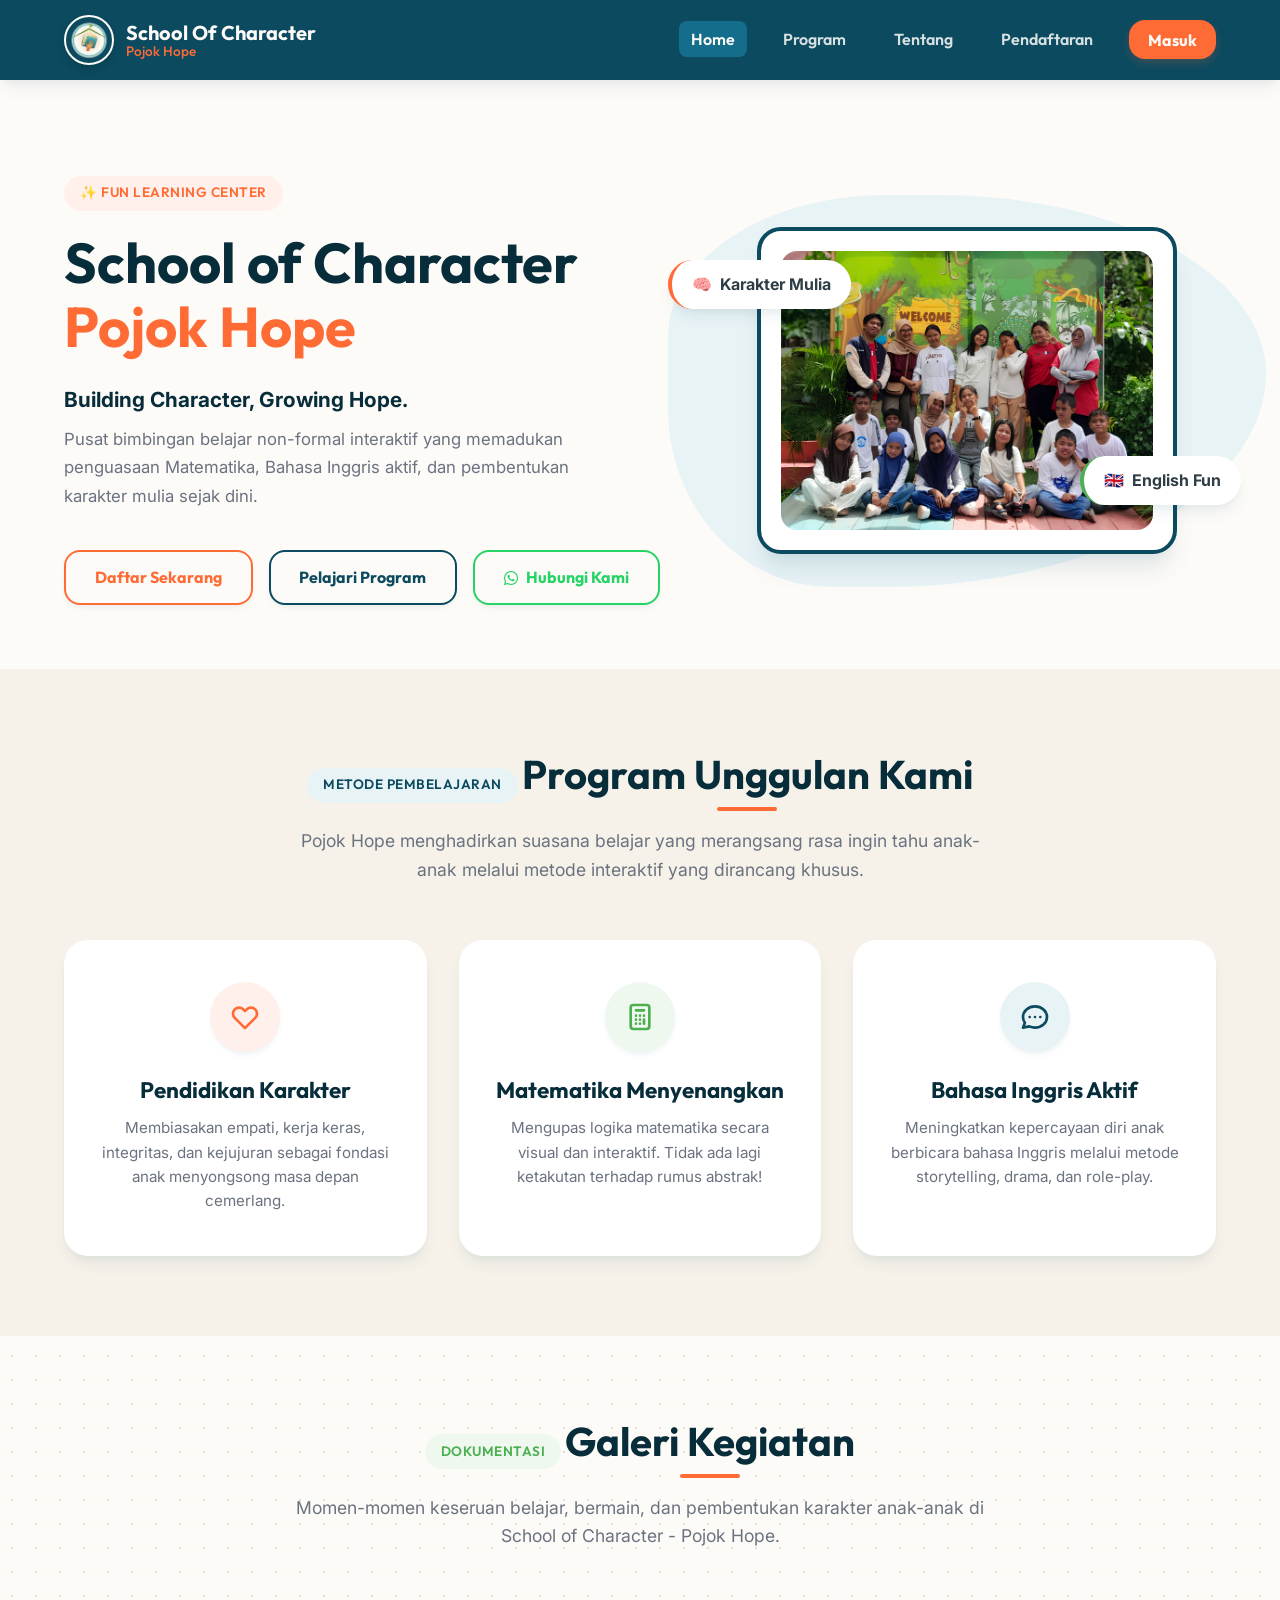
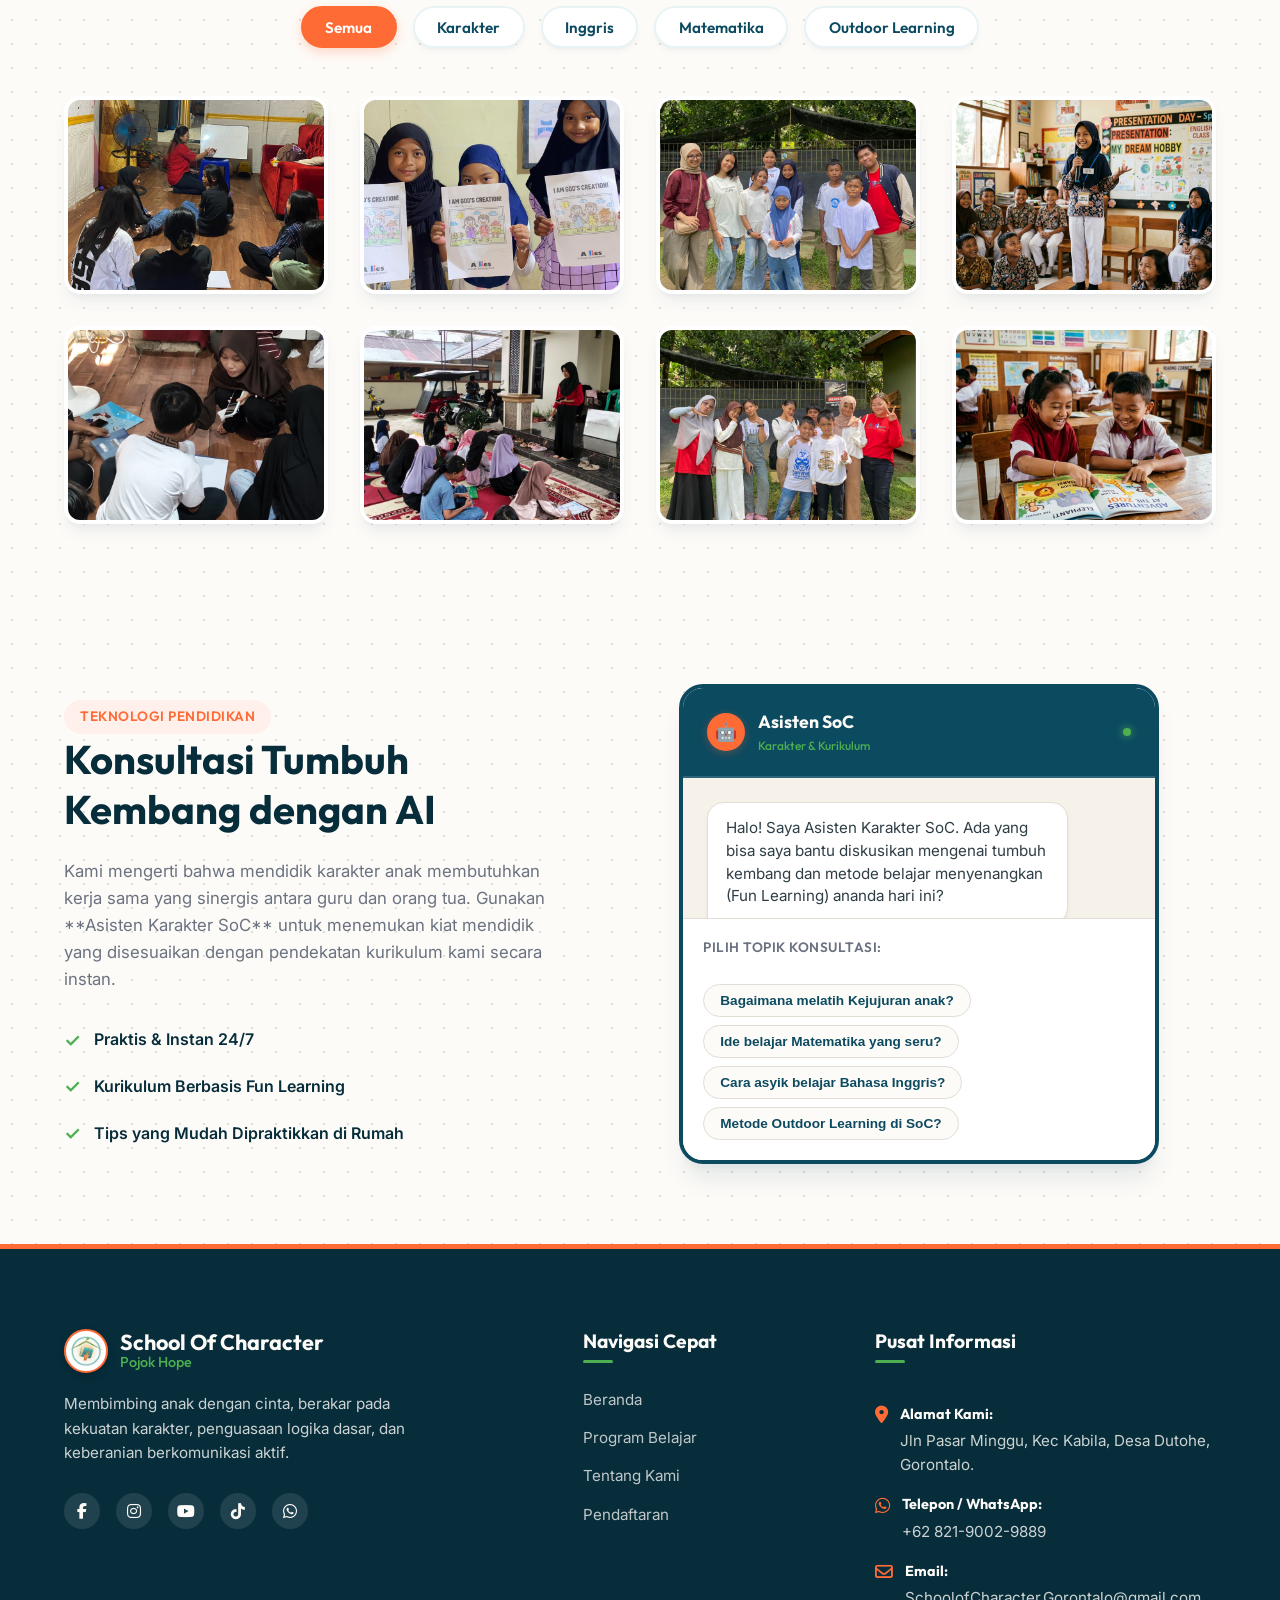
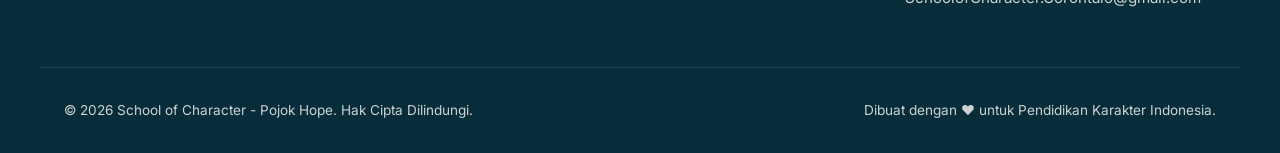
==== commit 621ea2a9: "Update fitur Data Diri, ID Card, Dark Mode, Excel, dan perbaikan Mobile UI" ====
--- a/index.html
+++ b/index.html
@@ -21,7 +21,7 @@
   <link rel="stylesheet" href="https://cdnjs.cloudflare.com/ajax/libs/font-awesome/6.4.2/css/all.min.css">
 
   <!-- Favicon using logo image -->
-  <link rel="icon" type="image/png" href="assets/logo.png">
+  <link rel="icon" type="image/png" href="static/src/assets/ui/logo.png">
 </head>
 <body class="pattern-bg">
 
@@ -29,7 +29,7 @@
   <header class="navbar">
     <div class="container navbar-container">
       <a href="#/home" class="brand" id="nav-brand-logo">
-        <img src="assets/logo.png" alt="SoC Logo" class="nav-logo">
+        <img src="static/src/assets/ui/logo.png" alt="SoC Logo" class="nav-logo">
         <div class="brand-text">
           School Of Character
           <span>Pojok Hope</span>
@@ -95,17 +95,11 @@
             
             <!-- visual mockup representing dynamic child-friendly learning -->
             <div class="visual-image-wrapper">
-              <img src="assets/hero-photo.jpg" class="hero-photo" alt="School of Character Pojok Hope">
+              <img src="static/src/assets/ui/hero-photo.jpg" class="hero-photo" alt="School of Character Pojok Hope">
             </div>
           </div>
         </div>
         
-        <!-- Wave Transition SVG -->
-        <div class="hero-wave">
-          <svg viewBox="0 0 1200 120" preserveAspectRatio="none">
-            <path d="M321.39,56.44c58-10.79,114.16-30.13,172-41.86,82.39-16.72,168.19-17.73,250.45-.39C823.78,31,906.67,72,985.66,92.83c70.05,18.48,146.53,26.09,214.34,3V120H0V0C26.9,8.75,57.05,18.3,87.43,26.49,152.6,44,220.4,59.21,288.73,59.88A311.59,311.59,0,0,0,321.39,56.44Z" class="shape-fill"></path>
-          </svg>
-        </div>
       </header>
 
       <!-- VALUES SECTION (Three pillars) -->
@@ -175,35 +169,35 @@
           <!-- Filterable Gallery Grid -->
           <div class="gallery-grid" id="home-gallery-grid">
             <div class="gallery-item" data-category="matematika">
-              <img src="assets/gallery1.jpg" alt="Kelas Matematika Menyenangkan">
+              <img src="static/src/assets/ui/gallery1.jpg" alt="Kelas Matematika Menyenangkan">
               <div class="gallery-caption">Kelas Matematika Menyenangkan</div>
             </div>
             <div class="gallery-item" data-category="karakter">
-              <img src="assets/gallery2.jpg" alt="Praktik Kelas Karakter">
+              <img src="static/src/assets/ui/gallery2.jpg" alt="Praktik Kelas Karakter">
               <div class="gallery-caption">Praktik Kelas Karakter</div>
             </div>
             <div class="gallery-item" data-category="outdoor">
-              <img src="assets/gallery3.jpg" alt="Aktivitas Outdoor Learning">
+              <img src="static/src/assets/ui/gallery3.jpg" alt="Aktivitas Outdoor Learning">
               <div class="gallery-caption">Aktivitas Outdoor Learning</div>
             </div>
             <div class="gallery-item" data-category="inggris">
-              <img src="assets/gallery4.jpg" alt="Pentas Dongeng Bahasa Inggris">
+              <img src="static/src/assets/ui/gallery4.jpg" alt="Pentas Dongeng Bahasa Inggris">
               <div class="gallery-caption">Pentas Dongeng Bahasa Inggris</div>
             </div>
             <div class="gallery-item" data-category="matematika">
-              <img src="assets/gallery5.jpg" alt="Penyelesaian Logika Puzzle Matematika">
+              <img src="static/src/assets/ui/gallery5.jpg" alt="Penyelesaian Logika Puzzle Matematika">
               <div class="gallery-caption">Logika & Puzzle Matematika</div>
             </div>
             <div class="gallery-item" data-category="karakter">
-              <img src="assets/gallery6.jpg" alt="Diskusi Karakter & Berbagi Cerita">
+              <img src="static/src/assets/ui/gallery6.jpg" alt="Diskusi Karakter & Berbagi Cerita">
               <div class="gallery-caption">Diskusi Karakter & Berbagi</div>
             </div>
             <div class="gallery-item" data-category="outdoor">
-              <img src="assets/gallery7.jpg" alt="Aktivitas Menanam Pohon di Alam">
+              <img src="static/src/assets/ui/gallery7.jpg" alt="Aktivitas Menanam Pohon di Alam">
               <div class="gallery-caption">Aktivitas Peduli Lingkungan</div>
             </div>
             <div class="gallery-item" data-category="inggris">
-              <img src="assets/gallery8.jpg" alt="Membaca Buku Cerita Bahasa Inggris">
+              <img src="static/src/assets/ui/gallery8.jpg" alt="Membaca Buku Cerita Bahasa Inggris">
               <div class="gallery-caption">Membaca & Pemahaman Inggris</div>
             </div>
           </div>
@@ -282,24 +276,21 @@
           <div class="program-card card-orange">
             <div class="program-icon">🛡️</div>
             <h3>Pendidikan Karakter</h3>
-            <p>Pembiasaan sopan santun, kejujuran, kepedulian sosial, dan tanggung jawab. Kelas ini diadakan secara rutin pada tanggal 15 setiap bulan untuk seluruh siswa.</p>
-            <span class="badge badge-orange">Tanggal 15 (Setiap Bulan)</span>
+            <p>Pembiasaan sopan santun, kejujuran, kepedulian sosial, dan tanggung jawab.</p>
           </div>
 
           <!-- Program 2 -->
           <div class="program-card card-green">
             <div class="program-icon">📐</div>
             <h3>Mathematics Fun</h3>
-            <p>Mempelajari konsep logika aritmatika, perkalian, pembagian, dan pemecahan masalah. Kelas diadakan bergantian dengan kelas Bahasa Inggris pada tanggal 5 setiap bulan.</p>
-            <span class="badge badge-green">Tanggal 5 (Bergantian)</span>
+            <p>Mempelajari konsep logika aritmatika, perkalian, pembagian, dan pemecahan masalah.</p>
           </div>
 
           <!-- Program 3 -->
           <div class="program-card card-teal">
             <div class="program-icon">🗣️</div>
             <h3>English Speaking & Reading</h3>
-            <p>Mengembangkan keberanian berkomunikasi aktif dalam bahasa Inggris lewat dongeng. Kelas diadakan bergantian dengan kelas Matematika pada tanggal 5 setiap bulan.</p>
-            <span class="badge badge-teal">Tanggal 5 (Bergantian)</span>
+            <p>Mengembangkan keberanian berkomunikasi aktif dalam bahasa Inggris lewat dongeng.</p>
           </div>
 
         </div>
@@ -310,9 +301,8 @@
           <div class="outdoor-icon">🍃</div>
             <h3>Outdoor Learning (Belajar di Alam)</h3>
           <p>
-            Diadakan pada pertengahan dan akhir tahun (saat liburan semester) di alam terbuka yang asri (seperti Rumah Alam). Program ini mengajak anak belajar langsung dari alam untuk melatih kemandirian, kebersamaan, dan kepedulian lingkungan. Karena skalanya yang besar, kegiatan ini membutuhkan dukungan khusus dari para volunteer.
+            Diadakan pada pertengahan dan akhir tahun (saat liburan semester) di alam terbuka yang asri (seperti Rumah Alam). Program ini mengajak anak belajar langsung dari alam untuk melatih kemandirian, kebersamaan, dan kepedulian lingkungan.
           </p>
-          <a href="#/pendaftaran" class="btn btn-outline" id="program-outdoor-cta">Ikuti Kelas Outdoor</a>
         </div>
       </div>
     </section>
@@ -332,7 +322,7 @@
           </div>
           <!-- Right column: real image -->
           <div class="tentang-hero-image">
-            <img src="assets/team1.jpg" alt="Tim School of Character Pojok Hope" class="tentang-img">
+            <img src="static/src/assets/ui/team1.jpg" alt="Tim School of Character Pojok Hope" class="tentang-img">
           </div>
         </div>
       </div>
@@ -348,7 +338,7 @@
             <!-- Left Column: Avatar & Headings -->
             <div class="founder-card-left">
               <div class="founder-avatar-large">
-                <img src="assets/founder.jpg" alt="Ka Minarti Monoarfa" class="founder-img-large">
+                <img src="static/src/assets/ui/founder.jpg" alt="Ka Minarti Monoarfa" class="founder-img-large">
               </div>
               <h2 class="founder-name-large">MINARTI MONOARFA</h2>
               <span class="founder-title-large">Founder &amp; Direktur SoC Pojok Hope</span>
@@ -393,7 +383,7 @@
             </p>
           </div>
           <div class="profile-media">
-            <img src="assets/team2.jpg" alt="SoC Classroom" class="profile-image">
+            <img src="static/src/assets/ui/team2.jpg" alt="SoC Classroom" class="profile-image">
           </div>
         </div>
 
@@ -432,17 +422,17 @@
             </p>
             <div class="location-address">
               <span class="location-marker-icon"><i class="fas fa-map-marker-alt"></i></span>
-              <p style="font-size: 1.05rem; font-weight: bold; color: var(--color-secondary-dark); margin-bottom: 0;">
+              <p id="landing-alamat-text" style="font-size: 1.05rem; font-weight: bold; color: var(--color-secondary-dark); margin-bottom: 0;">
                 Jln Pasar Minggu, Kec Kabila, Desa Dutohe, Gorontalo.
               </p>
             </div>
-            <p style="color: var(--text-muted); font-size: 0.95rem; margin-top: 1rem;">
+            <p id="landing-jam-operasional" style="color: var(--text-muted); font-size: 0.95rem; margin-top: 1rem;">
               Jam Operasional: Senin - Sabtu (14:00 - 17:30 WITA)
             </p>
           </div>
           <!-- Google Maps iframe Embed -->
           <div class="location-map">
-            <iframe src="https://maps.google.com/maps?q=School%20of%20Character,%20Desa%20Dutohe,%20Kabila,%20Gorontalo&t=&z=17&ie=UTF8&iwloc=&output=embed" width="100%" height="250" style="border:0; border-radius: 12px; display: block;" allowfullscreen="" loading="lazy" referrerpolicy="no-referrer-when-downgrade"></iframe>
+            <iframe id="landing-map-iframe" src="https://maps.google.com/maps?q=School%20of%20Character,%20Desa%20Dutohe,%20Kabila,%20Gorontalo&t=&z=17&ie=UTF8&iwloc=&output=embed" width="100%" height="250" style="border:0; border-radius: 12px; display: block;" allowfullscreen="" loading="lazy" referrerpolicy="no-referrer-when-downgrade"></iframe>
           </div>
         </div><!-- /.location-section -->
 
@@ -457,7 +447,7 @@
             <p class="mitra-desc">Kami berterima kasih atas dukungan dari berbagai lembaga dan komunitas yang percaya pada misi School of Character.</p>
           </div>
           <!-- Mitra Logo Grid -->
-          <div class="mitra-logo-grid" style="max-width: 600px; margin: 0 auto;">
+          <div class="mitra-logo-grid" id="mitra-logo-grid" style="max-width: 600px; margin: 0 auto;">
             <a href="https://alliesyouth.org/" target="_blank" class="mitra-logo-btn" id="mitra-btn-1">
               <i class="fas fa-hand-holding-heart"></i>
               <span>Allies Youth Development</span>
@@ -488,7 +478,7 @@
             <div class="portal-icon">🎓</div>
             <h3>Pendaftaran Siswa Baru</h3>
             <p>Buka jalan emas perkembangan kognitif dan pembentukan karakter putra-putri Anda. Kelas bimbingan belajar Matematika, Bahasa Inggris, dan Karakter dengan pendekatan Fun Learning.</p>
-            <a href="https://docs.google.com/forms/d/e/1FAIpQLScb42Ck9syRCpdjbPYyQdnheEpfDlES66TnP3cVtMfkzevC3g/viewform?usp=header" target="_blank" class="btn btn-portal-orange portal-cta-btn">Daftar Siswa Baru <i class="fas fa-external-link-alt"></i></a>
+            <a href="https://docs.google.com/forms/d/e/1FAIpQLScb42Ck9syRCpdjbPYyQdnheEpfDlES66TnP3cVtMfkzevC3g/viewform?usp=header" target="_blank" class="btn btn-portal-orange portal-cta-btn" id="portal-btn-siswa">Daftar Siswa Baru <i class="fas fa-external-link-alt"></i></a>
           </div>
 
           <!-- Portal 2: Guru/Pengajar -->
@@ -496,7 +486,7 @@
             <div class="portal-icon">🏫</div>
             <h3>Rekrutmen Guru / Pengajar</h3>
             <p>Salurkan minat mengajar Anda untuk memajukan pendidikan karakter di Gorontalo. Bergabunglah sebagai pengajar Matematika, Bahasa Inggris, atau Pembina Karakter.</p>
-            <a href="#" target="_blank" class="btn btn-portal-green portal-cta-btn">Lamar Sebagai Guru <i class="fas fa-external-link-alt"></i></a>
+            <a href="#" target="_blank" class="btn btn-portal-green portal-cta-btn" id="portal-btn-guru">Lamar Sebagai Guru <i class="fas fa-external-link-alt"></i></a>
           </div>
 
           <!-- Portal 3: Volunteer -->
@@ -504,7 +494,7 @@
             <div class="portal-icon">🤝</div>
             <h3>Pendaftaran Volunteer</h3>
             <p>Jadilah relawan pendukung kegiatan Outdoor Learning, pengajar tamu, atau penyedia donasi alat edukatif untuk menumbuhkan harapan anak-anak di pedesaan Kabila.</p>
-            <a href="#" target="_blank" class="btn btn-portal-teal portal-cta-btn">Daftar Relawan / Volunteer <i class="fas fa-external-link-alt"></i></a>
+            <a href="#" target="_blank" class="btn btn-portal-teal portal-cta-btn" id="portal-btn-volunteer">Daftar Relawan / Volunteer <i class="fas fa-external-link-alt"></i></a>
           </div>
 
         </div>
@@ -553,7 +543,7 @@
       <!-- Brand & Desc -->
       <div class="footer-brand">
         <a href="#/home" class="footer-logo">
-          <img src="assets/logo.png" alt="SoC Logo" class="footer-logo-img">
+          <img src="static/src/assets/ui/logo.png" alt="SoC Logo" class="footer-logo-img">
           <div class="footer-logo-text">
             School Of Character
             <span>Pojok Hope</span>
@@ -588,7 +578,7 @@
         
         <div class="contact-item">
           <div class="contact-icon"><i class="fas fa-map-marker-alt"></i></div>
-          <div class="contact-text">
+          <div class="contact-text" id="footer-alamat-text">
             <strong>Alamat Kami:</strong>
             Jln Pasar Minggu, Kec Kabila, Desa Dutohe, Gorontalo.
           </div>
--- a/css/variables.css
+++ b/css/variables.css
@@ -26,6 +26,12 @@
   --accent-green-hover: #3E8E41;  /* Darker Leaf Green */
   --accent-green-tint: #EEF8EF;   /* Soft Green tint */
 
+  /* Color Aliases for components */
+  --color-accent: var(--accent-orange);
+  --color-primary: var(--color-secondary);
+  --color-success: var(--accent-green);
+  --color-primary-dark: var(--color-secondary-dark);
+
   /* Neutral Text and Borders */
   --text-dark: #2F3E46;           /* Charcoal Text for body readability */
   --text-light: #FDFBF8;          /* Cream White for dark teal background text */
--- a/css/global.css
+++ b/css/global.css
@@ -114,6 +114,18 @@
   transform: translateY(-2px);
 }
 
+body.dark-mode .btn-outline {
+  color: #38bdf8 !important;
+  border-color: #38bdf8 !important;
+  background-color: rgba(56, 189, 248, 0.08) !important;
+}
+
+body.dark-mode .btn-outline:hover {
+  background-color: rgba(56, 189, 248, 0.22) !important;
+  color: #ffffff !important;
+  border-color: #38bdf8 !important;
+}
+
 /* Badge / Pill styling */
 .badge {
   display: inline-flex;
@@ -603,6 +615,19 @@
 .portal-cta-btn {
   width: 100%;
   margin-top: auto;
+}
+
+.portal-cta-btn.btn-closed,
+.portal-cta-btn:disabled,
+.portal-cta-btn[disabled] {
+  background-color: #94a3b8 !important;
+  border-color: #94a3b8 !important;
+  color: #ffffff !important;
+  cursor: not-allowed !important;
+  box-shadow: none !important;
+  transform: none !important;
+  opacity: 0.8 !important;
+  pointer-events: none !important;
 }
 
 .portal-card.card-orange {
--- a/css/home.css
+++ b/css/home.css
@@ -7,30 +7,8 @@
 .hero {
   position: relative;
   background-color: var(--bg-dominant);
-  padding: 6rem 0 8rem;
+  padding: 6rem 0 4rem;
   overflow: hidden;
-}
-
-/* Wavy background transition at the bottom of the Hero */
-.hero-wave {
-  position: absolute;
-  bottom: 0;
-  left: 0;
-  width: 100%;
-  overflow: hidden;
-  line-height: 0;
-  transform: rotate(180deg);
-}
-
-.hero-wave svg {
-  position: relative;
-  display: block;
-  width: calc(100% + 1.3px);
-  height: 60px;
-}
-
-.hero-wave .shape-fill {
-  fill: var(--bg-contrast);
 }
 
 .hero-grid {
@@ -345,7 +323,7 @@
 
 @media (max-width: 480px) {
   .hero {
-    padding: 4rem 0 6rem;
+    padding: 4rem 0 3rem;
   }
 
   .hero-title {
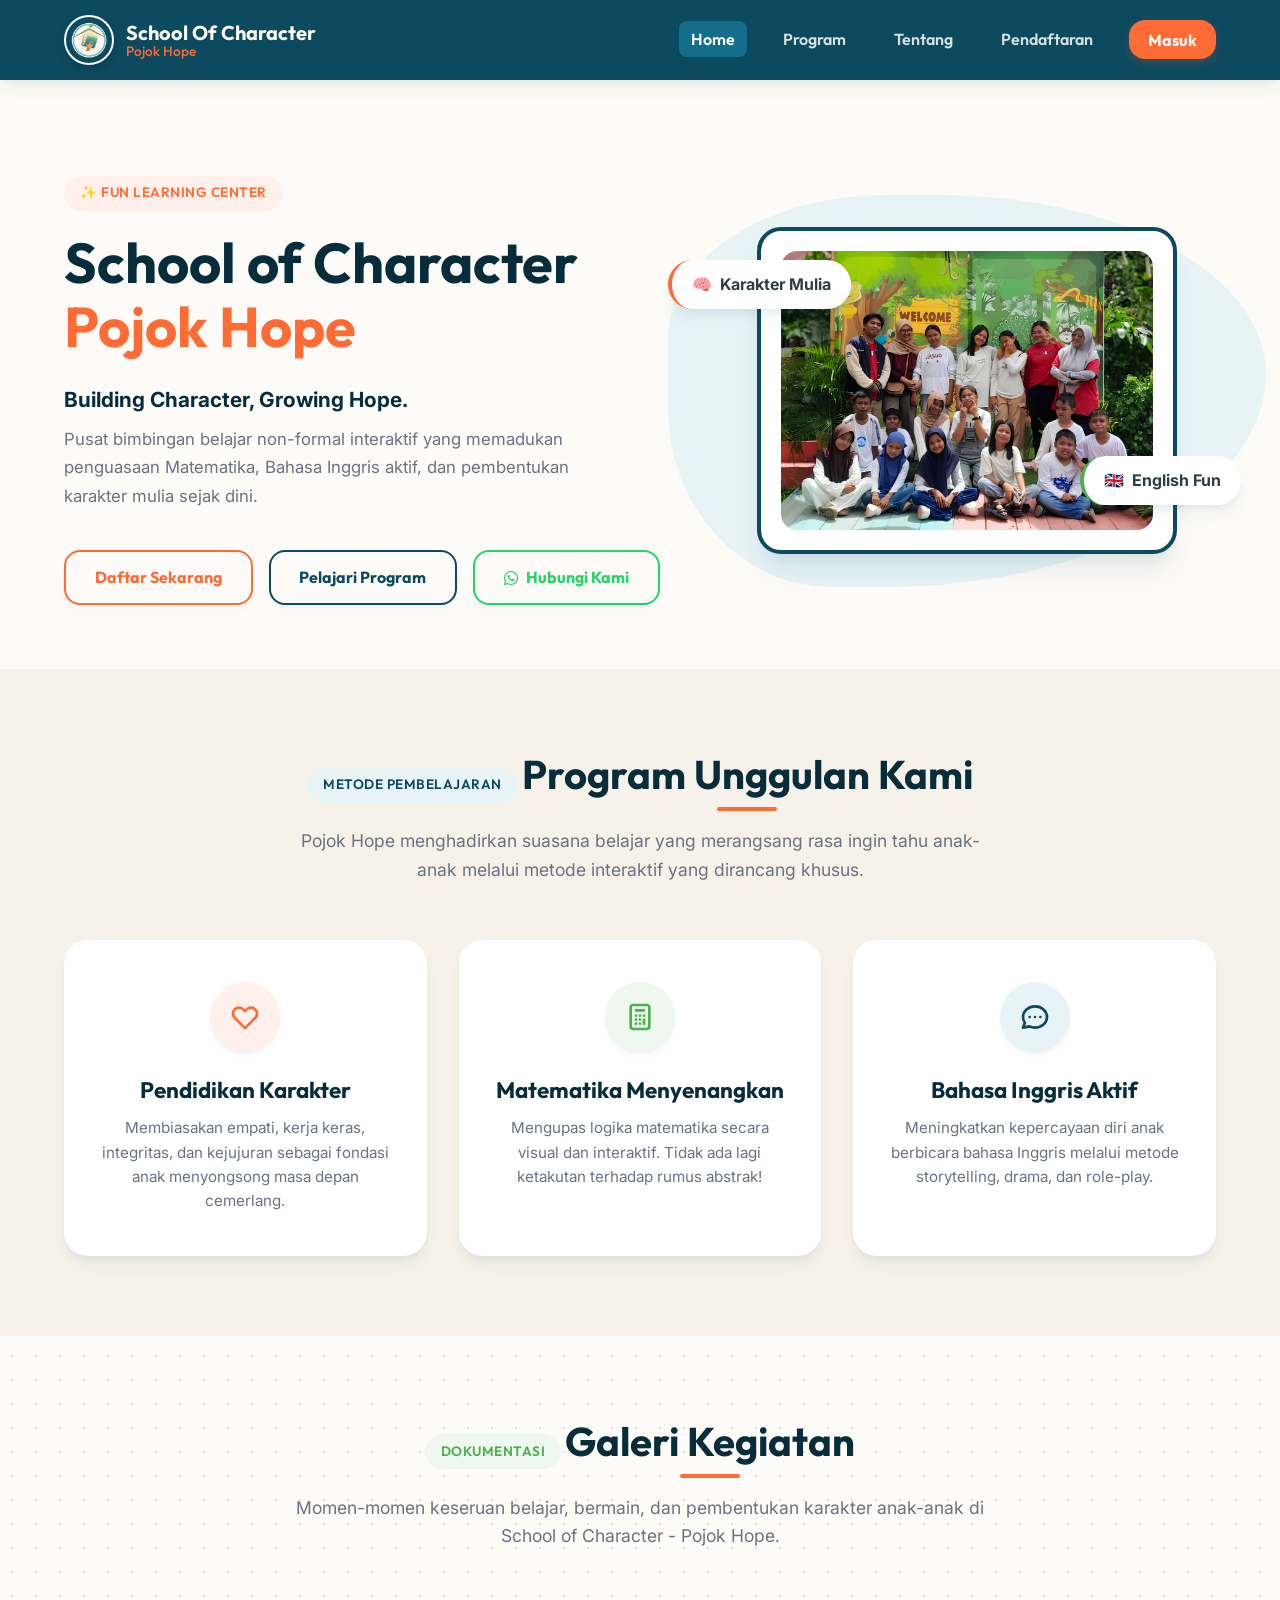
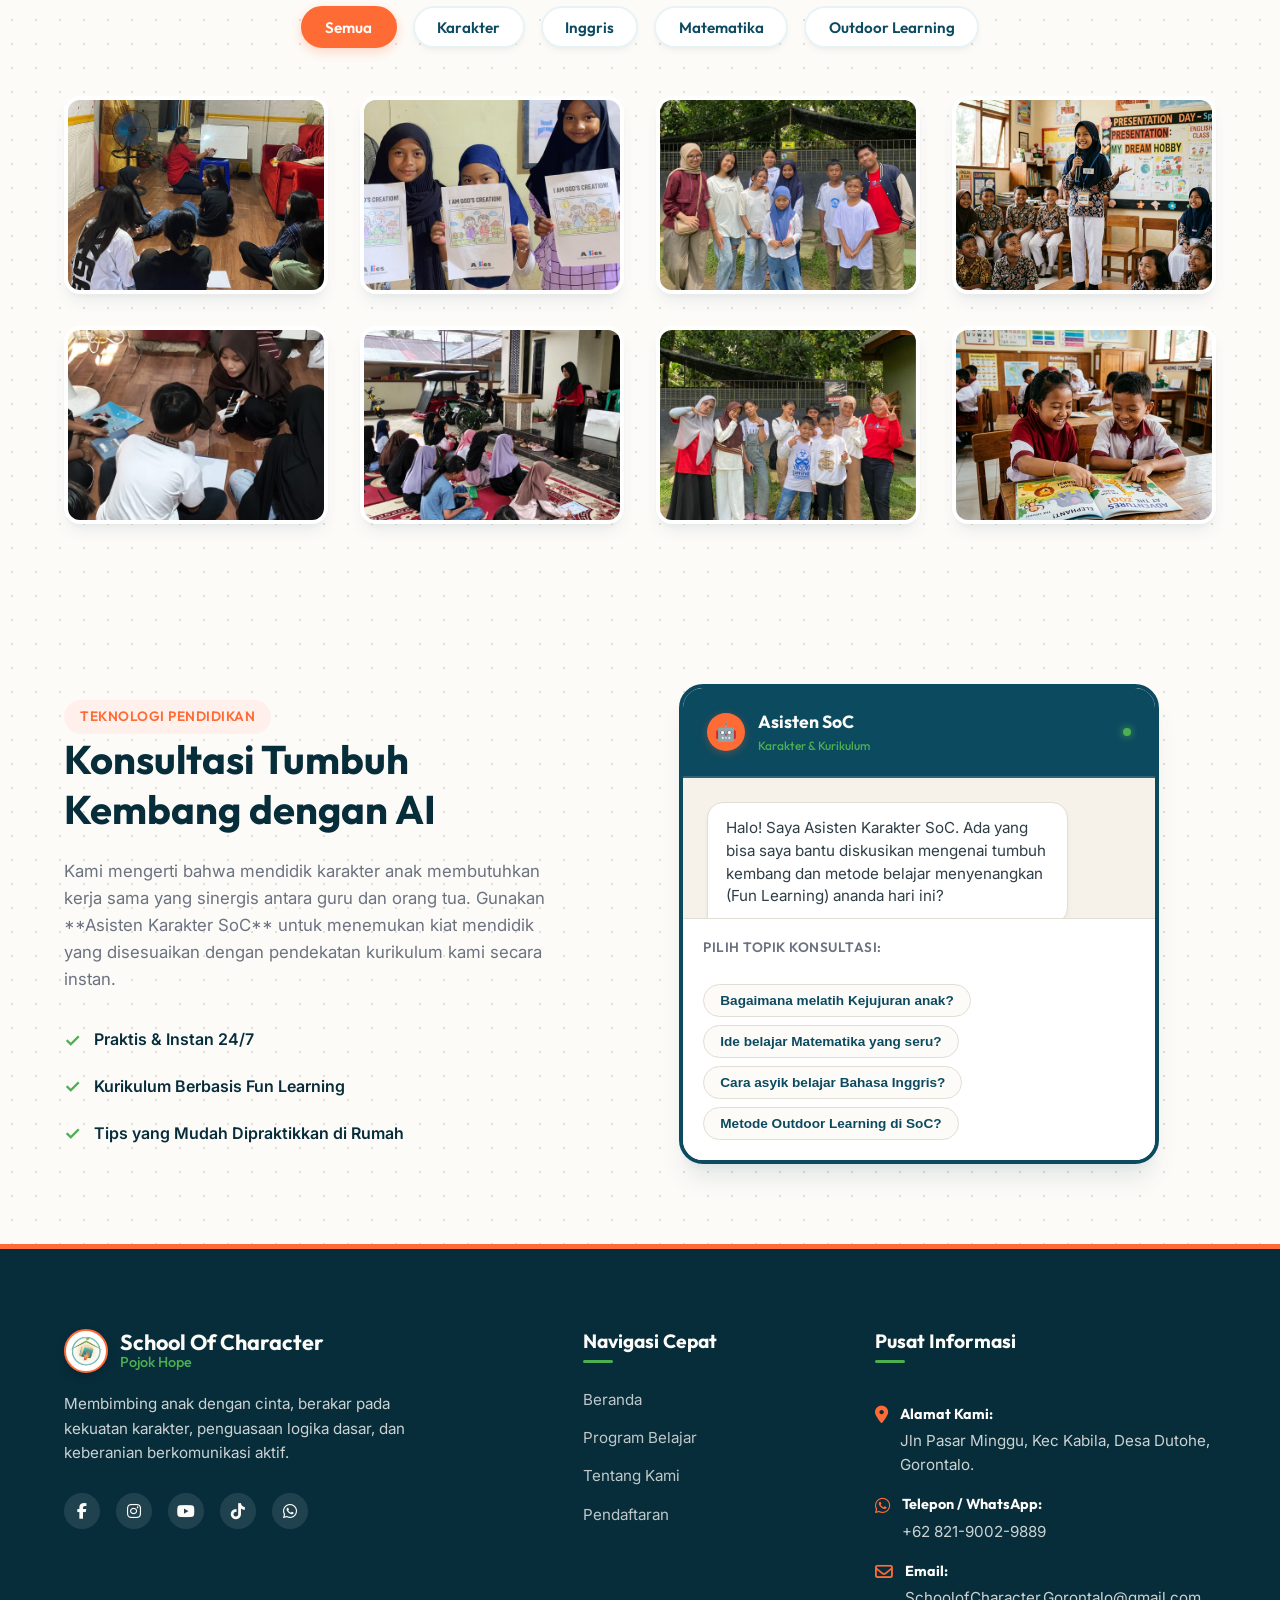
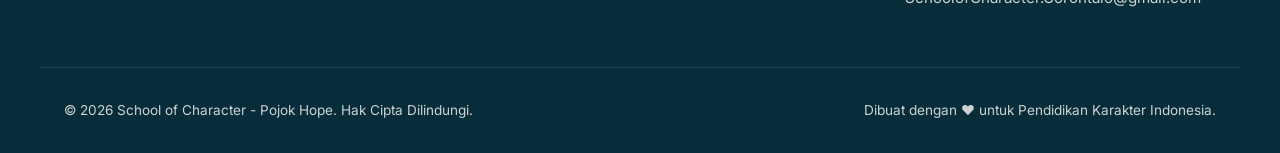
==== commit 1c574bbd: "Add anti-regression suite, Data Alumni, Calistung stage, and PDF Rapor" ====
--- a/index.html
+++ b/index.html
@@ -29,7 +29,7 @@
   <header class="navbar">
     <div class="container navbar-container">
       <a href="#/home" class="brand" id="nav-brand-logo">
-        <img src="static/src/assets/ui/logo.png" alt="SoC Logo" class="nav-logo">
+        <img src="static/src/assets/ui/logo.png" alt="SoC Logo" class="nav-logo" fetchpriority="high">
         <div class="brand-text">
           School Of Character
           <span>Pojok Hope</span>
@@ -95,7 +95,7 @@
             
             <!-- visual mockup representing dynamic child-friendly learning -->
             <div class="visual-image-wrapper">
-              <img src="static/src/assets/ui/hero-photo.jpg" class="hero-photo" alt="School of Character Pojok Hope">
+              <img src="static/src/assets/ui/hero-photo.jpg" class="hero-photo" alt="School of Character Pojok Hope" fetchpriority="high">
             </div>
           </div>
         </div>
@@ -169,35 +169,35 @@
           <!-- Filterable Gallery Grid -->
           <div class="gallery-grid" id="home-gallery-grid">
             <div class="gallery-item" data-category="matematika">
-              <img src="static/src/assets/ui/gallery1.jpg" alt="Kelas Matematika Menyenangkan">
+              <img loading="lazy" decoding="async" src="static/src/assets/ui/gallery1.jpg" alt="Kelas Matematika Menyenangkan">
               <div class="gallery-caption">Kelas Matematika Menyenangkan</div>
             </div>
             <div class="gallery-item" data-category="karakter">
-              <img src="static/src/assets/ui/gallery2.jpg" alt="Praktik Kelas Karakter">
+              <img loading="lazy" decoding="async" src="static/src/assets/ui/gallery2.jpg" alt="Praktik Kelas Karakter">
               <div class="gallery-caption">Praktik Kelas Karakter</div>
             </div>
             <div class="gallery-item" data-category="outdoor">
-              <img src="static/src/assets/ui/gallery3.jpg" alt="Aktivitas Outdoor Learning">
+              <img loading="lazy" decoding="async" src="static/src/assets/ui/gallery3.jpg" alt="Aktivitas Outdoor Learning">
               <div class="gallery-caption">Aktivitas Outdoor Learning</div>
             </div>
             <div class="gallery-item" data-category="inggris">
-              <img src="static/src/assets/ui/gallery4.jpg" alt="Pentas Dongeng Bahasa Inggris">
+              <img loading="lazy" decoding="async" src="static/src/assets/ui/gallery4.jpg" alt="Pentas Dongeng Bahasa Inggris">
               <div class="gallery-caption">Pentas Dongeng Bahasa Inggris</div>
             </div>
             <div class="gallery-item" data-category="matematika">
-              <img src="static/src/assets/ui/gallery5.jpg" alt="Penyelesaian Logika Puzzle Matematika">
+              <img loading="lazy" decoding="async" src="static/src/assets/ui/gallery5.jpg" alt="Penyelesaian Logika Puzzle Matematika">
               <div class="gallery-caption">Logika & Puzzle Matematika</div>
             </div>
             <div class="gallery-item" data-category="karakter">
-              <img src="static/src/assets/ui/gallery6.jpg" alt="Diskusi Karakter & Berbagi Cerita">
+              <img loading="lazy" decoding="async" src="static/src/assets/ui/gallery6.jpg" alt="Diskusi Karakter & Berbagi Cerita">
               <div class="gallery-caption">Diskusi Karakter & Berbagi</div>
             </div>
             <div class="gallery-item" data-category="outdoor">
-              <img src="static/src/assets/ui/gallery7.jpg" alt="Aktivitas Menanam Pohon di Alam">
+              <img loading="lazy" decoding="async" src="static/src/assets/ui/gallery7.jpg" alt="Aktivitas Menanam Pohon di Alam">
               <div class="gallery-caption">Aktivitas Peduli Lingkungan</div>
             </div>
             <div class="gallery-item" data-category="inggris">
-              <img src="static/src/assets/ui/gallery8.jpg" alt="Membaca Buku Cerita Bahasa Inggris">
+              <img loading="lazy" decoding="async" src="static/src/assets/ui/gallery8.jpg" alt="Membaca Buku Cerita Bahasa Inggris">
               <div class="gallery-caption">Membaca & Pemahaman Inggris</div>
             </div>
           </div>
@@ -322,7 +322,7 @@
           </div>
           <!-- Right column: real image -->
           <div class="tentang-hero-image">
-            <img src="static/src/assets/ui/team1.jpg" alt="Tim School of Character Pojok Hope" class="tentang-img">
+            <img loading="lazy" decoding="async" src="static/src/assets/ui/team1.jpg" alt="Tim School of Character Pojok Hope" class="tentang-img">
           </div>
         </div>
       </div>
@@ -338,7 +338,7 @@
             <!-- Left Column: Avatar & Headings -->
             <div class="founder-card-left">
               <div class="founder-avatar-large">
-                <img src="static/src/assets/ui/founder.jpg" alt="Ka Minarti Monoarfa" class="founder-img-large">
+                <img loading="lazy" decoding="async" src="static/src/assets/ui/founder.jpg" alt="Ka Minarti Monoarfa" class="founder-img-large">
               </div>
               <h2 class="founder-name-large">MINARTI MONOARFA</h2>
               <span class="founder-title-large">Founder &amp; Direktur SoC Pojok Hope</span>
@@ -383,7 +383,7 @@
             </p>
           </div>
           <div class="profile-media">
-            <img src="static/src/assets/ui/team2.jpg" alt="SoC Classroom" class="profile-image">
+            <img loading="lazy" decoding="async" src="static/src/assets/ui/team2.jpg" alt="SoC Classroom" class="profile-image">
           </div>
         </div>
 
@@ -543,7 +543,7 @@
       <!-- Brand & Desc -->
       <div class="footer-brand">
         <a href="#/home" class="footer-logo">
-          <img src="static/src/assets/ui/logo.png" alt="SoC Logo" class="footer-logo-img">
+          <img loading="lazy" decoding="async" src="static/src/assets/ui/logo.png" alt="SoC Logo" class="footer-logo-img">
           <div class="footer-logo-text">
             School Of Character
             <span>Pojok Hope</span>
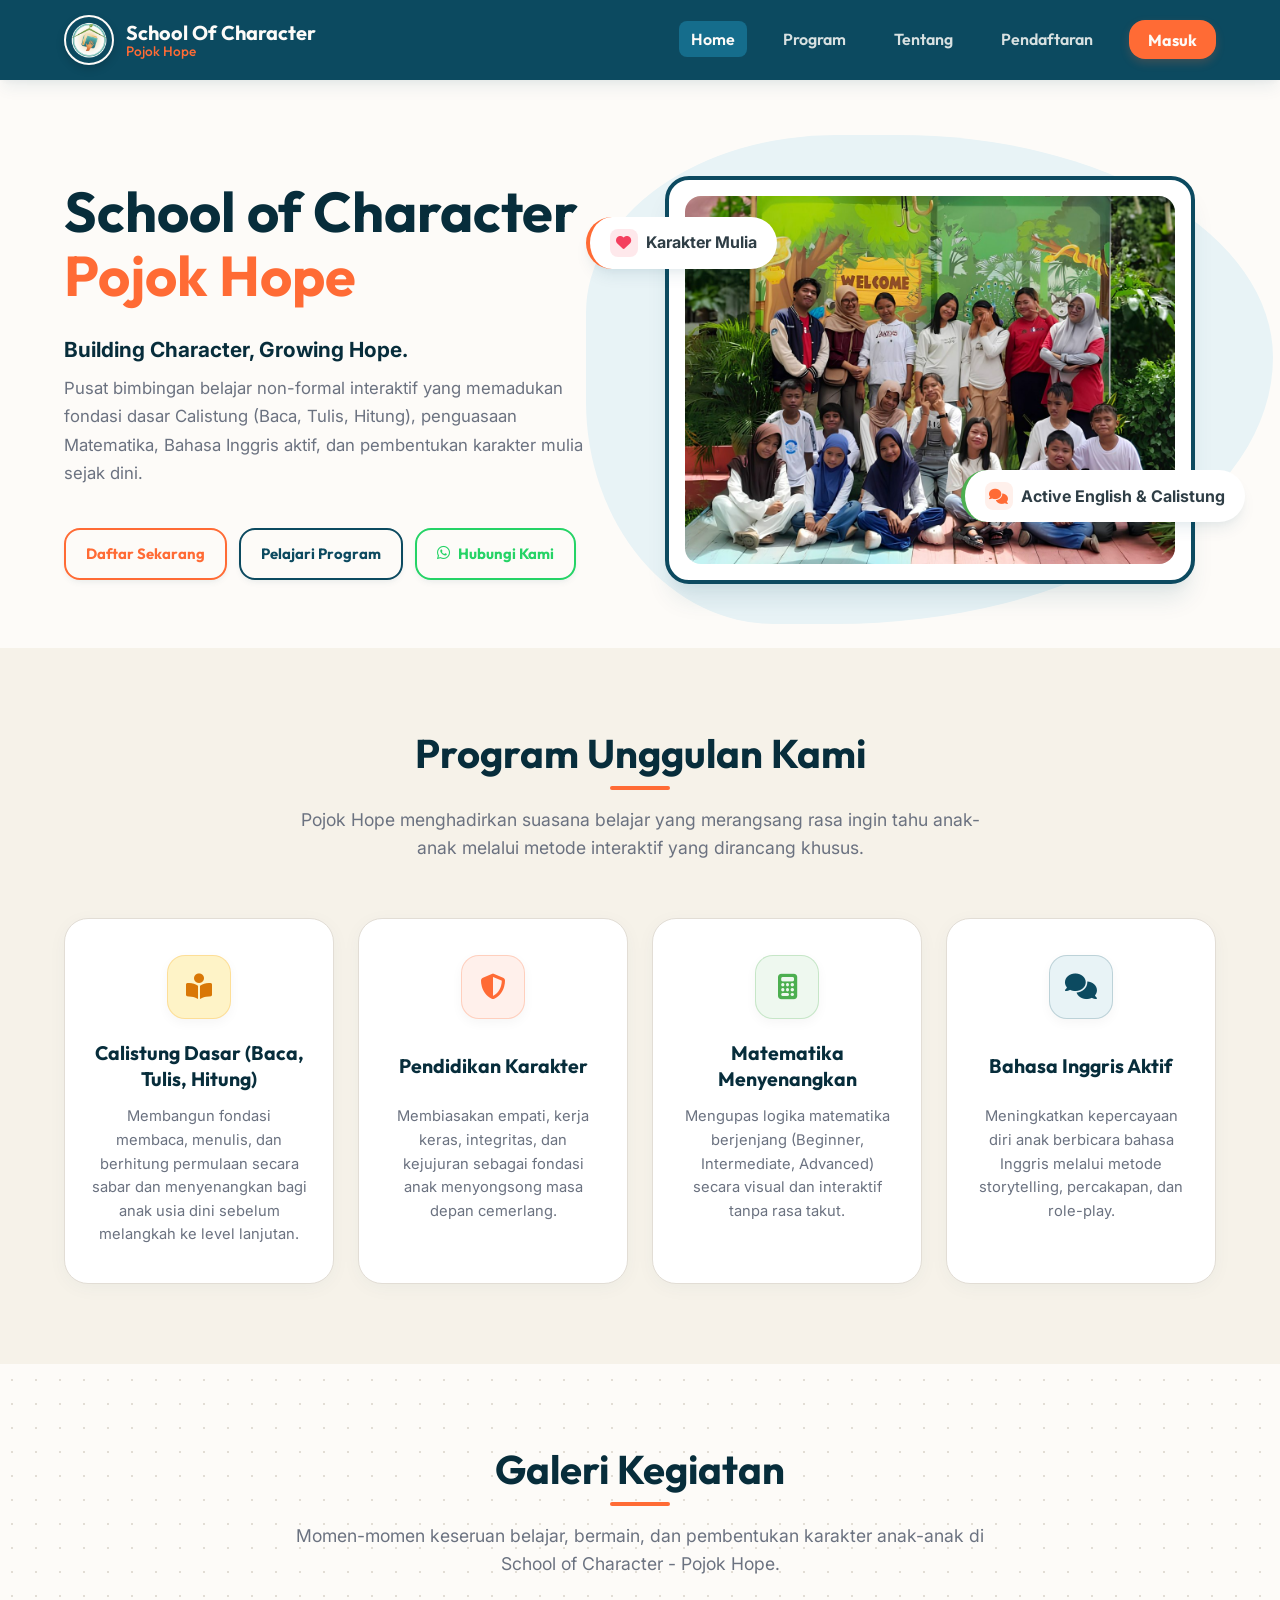
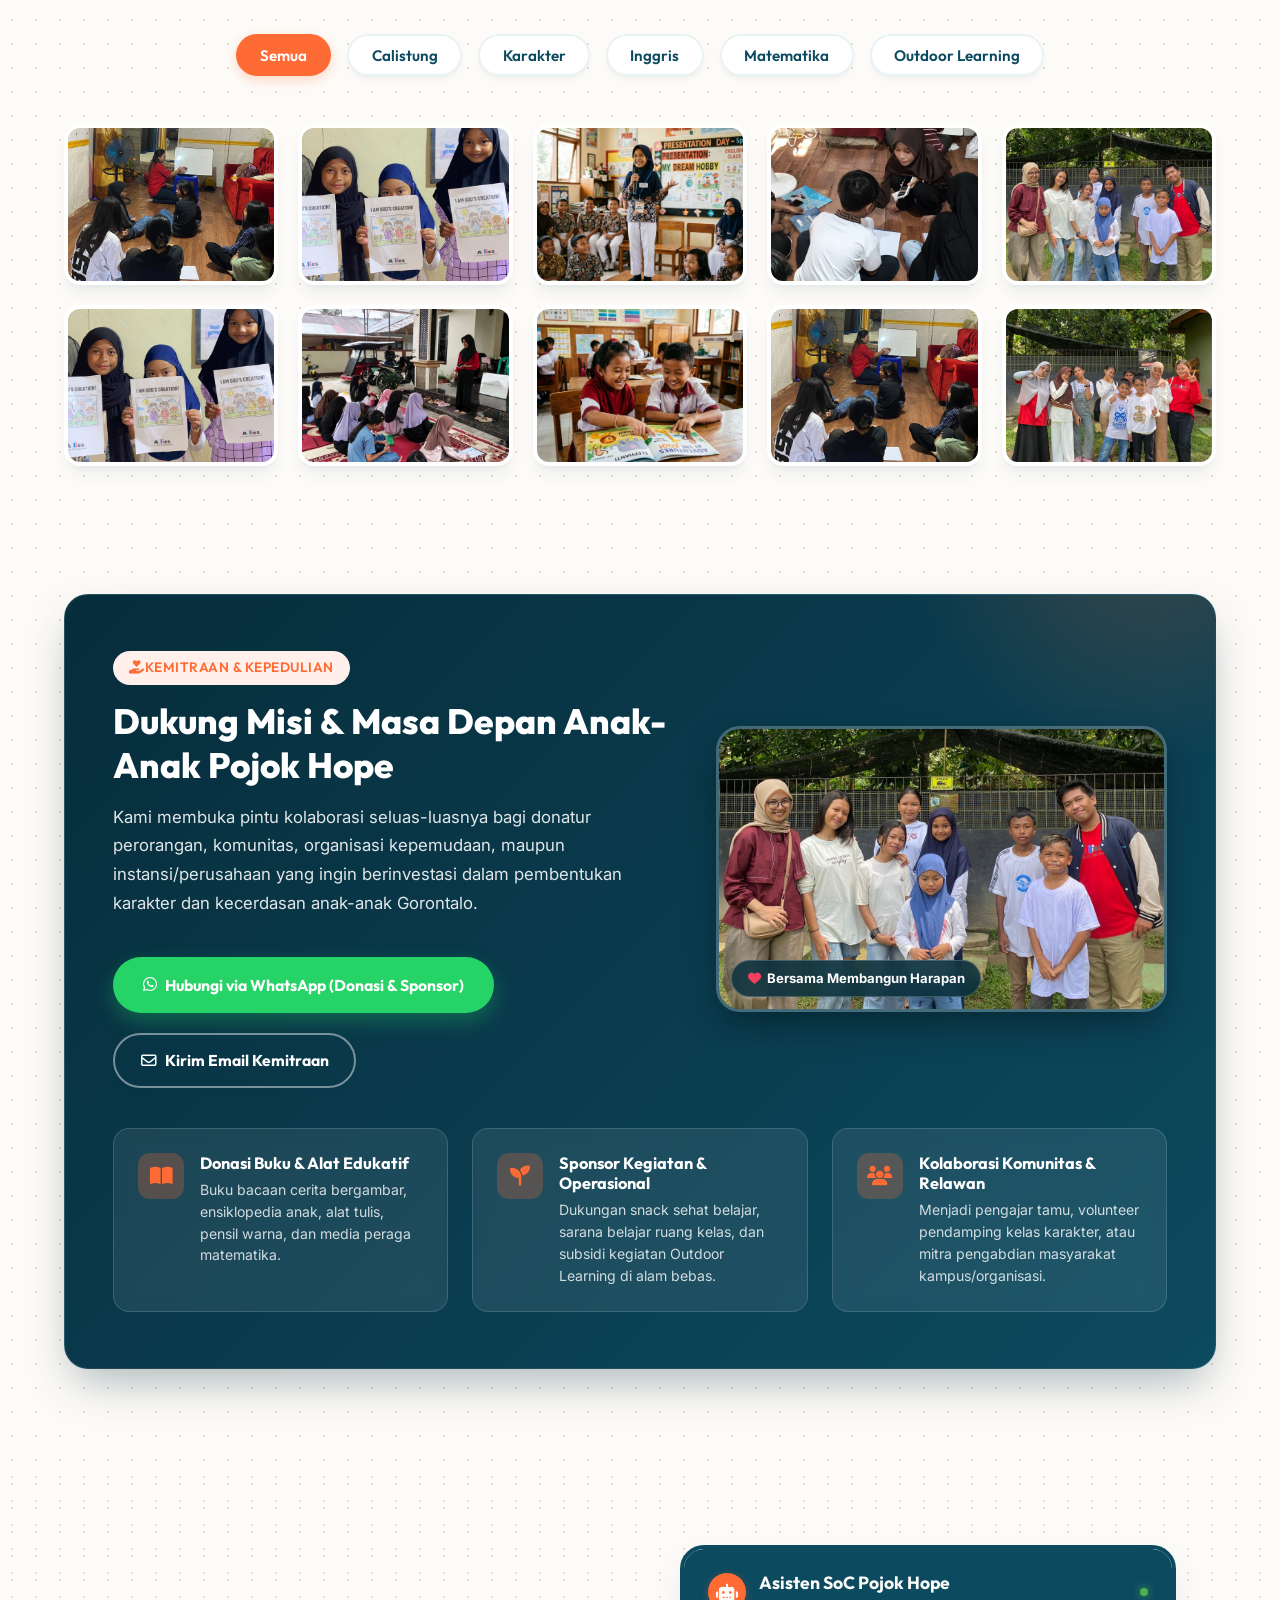
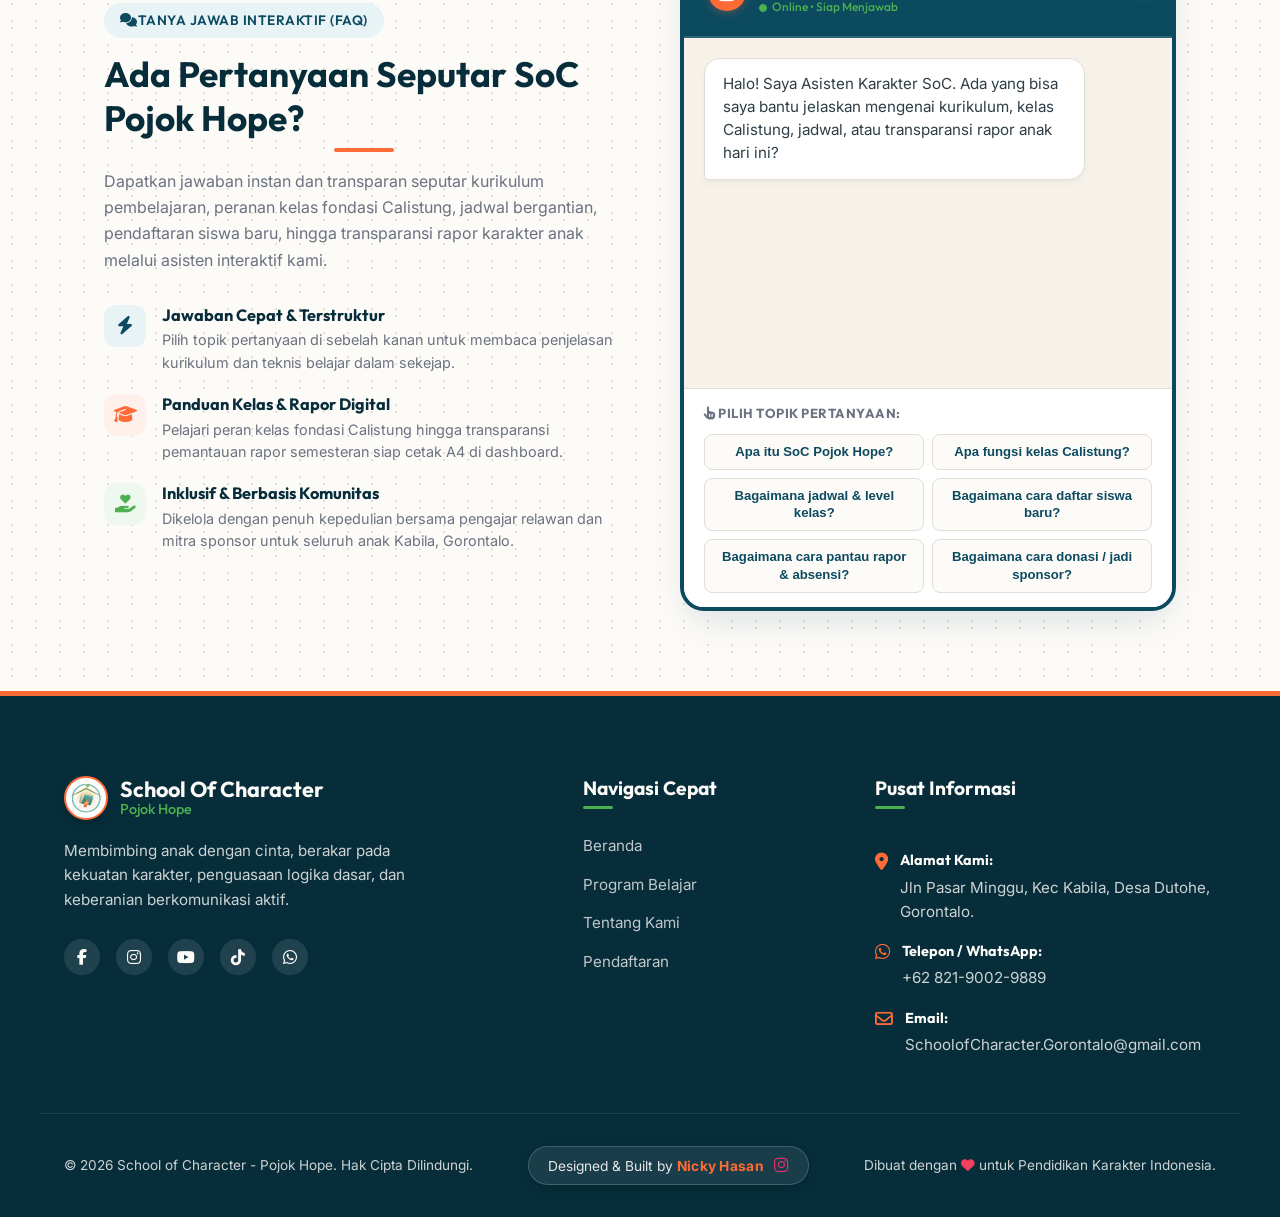
==== commit 4e100bad: "Update tampilan baru UI/UX Pro Max" ====
--- a/index.html
+++ b/index.html
@@ -19,6 +19,9 @@
   
   <!-- FontAwesome CDN for vector icons -->
   <link rel="stylesheet" href="https://cdnjs.cloudflare.com/ajax/libs/font-awesome/6.4.2/css/all.min.css">
+  <!-- Animate.css CDN for subtle micro-interactions -->
+  <link rel="stylesheet" href="https://cdnjs.cloudflare.com/ajax/libs/animate.css/4.1.1/animate.min.css">
+
 
   <!-- Favicon using logo image -->
   <link rel="icon" type="image/png" href="static/src/assets/ui/logo.png">
@@ -62,9 +65,6 @@
       <header class="hero">
         <div class="container hero-grid">
           <div class="hero-content">
-            <div class="hero-tag">
-              <span class="badge badge-orange">✨ Fun Learning Center</span>
-            </div>
             <h1 class="hero-title">
               School of Character<br><span>Pojok Hope</span>
             </h1>
@@ -72,7 +72,7 @@
               Building Character, Growing Hope.
             </p>
             <p class="hero-desc-detail">
-              Pusat bimbingan belajar non-formal interaktif yang memadukan penguasaan Matematika, Bahasa Inggris aktif, dan pembentukan karakter mulia sejak dini.
+              Pusat bimbingan belajar non-formal interaktif yang memadukan fondasi dasar Calistung (Baca, Tulis, Hitung), penguasaan Matematika, Bahasa Inggris aktif, dan pembentukan karakter mulia sejak dini.
             </p>
             <div class="hero-cta">
               <a href="#/pendaftaran" class="btn btn-hero-orange" id="hero-cta-register">Daftar Sekarang</a>
@@ -87,10 +87,10 @@
             <div class="visual-backdrop"></div>
             <!-- Floating Decorative Badges -->
             <div class="hero-badge-floating badge-float-1">
-              <span>🧠</span> <strong>Karakter Mulia</strong>
+              <span class="hero-badge-icon icon-rose" style="background: rgba(244, 63, 94, 0.12); color: #f43f5e;"><i class="fas fa-heart" style="color: #f43f5e !important;"></i></span> <strong>Karakter Mulia</strong>
             </div>
             <div class="hero-badge-floating badge-float-2">
-              <span>🇬🇧</span> <strong>English Fun</strong>
+              <span class="hero-badge-icon icon-orange"><i class="fas fa-comments"></i></span> <strong>Active English &amp; Calistung</strong>
             </div>
             
             <!-- visual mockup representing dynamic child-friendly learning -->
@@ -106,43 +106,45 @@
       <section class="section section-alt">
         <div class="container">
           <div class="text-center">
-            <span class="badge badge-teal">Metode Pembelajaran</span>
             <h2 class="section-title">Program Unggulan Kami</h2>
             <p class="section-desc">Pojok Hope menghadirkan suasana belajar yang merangsang rasa ingin tahu anak-anak melalui metode interaktif yang dirancang khusus.</p>
           </div>
           
           <div class="values-grid">
-            <!-- Pillar 1 -->
+            <!-- Pillar 1: Calistung -->
+            <article class="value-card" id="card-pillar-calistung">
+              <div class="value-icon-box amber">
+                <i class="fas fa-book-reader"></i>
+              </div>
+              <h3>Calistung Dasar (Baca, Tulis, Hitung)</h3>
+              <p>Membangun fondasi membaca, menulis, dan berhitung permulaan secara sabar dan menyenangkan bagi anak usia dini sebelum melangkah ke level lanjutan.</p>
+            </article>
+
+            <!-- Pillar 2: Karakter -->
             <article class="value-card" id="card-pillar-character">
               <div class="value-icon-box orange">
-                <svg width="32" height="32" fill="none" stroke="currentColor" stroke-width="2" viewBox="0 0 24 24">
-                  <path stroke-linecap="round" stroke-linejoin="round" d="M4.318 6.318a4.5 4.5 0 000 6.364L12 20.364l7.682-7.682a4.5 4.5 0 00-6.364-6.364L12 7.636l-1.318-1.318a4.5 4.5 0 00-6.364 0z"/>
-                </svg>
+                <i class="fas fa-shield-alt"></i>
               </div>
               <h3>Pendidikan Karakter</h3>
               <p>Membiasakan empati, kerja keras, integritas, dan kejujuran sebagai fondasi anak menyongsong masa depan cemerlang.</p>
             </article>
             
-            <!-- Pillar 2 -->
+            <!-- Pillar 3: Matematika -->
             <article class="value-card" id="card-pillar-math">
               <div class="value-icon-box green">
-                <svg width="32" height="32" fill="none" stroke="currentColor" stroke-width="2" viewBox="0 0 24 24">
-                  <path stroke-linecap="round" stroke-linejoin="round" d="M9 7h6m0 10v-3m-3 3h.01M9 17h.01M9 14h.01M12 14h.01M15 11h.01M12 11h.01M9 11h.01M7 21h10a2 2 0 002-2V5a2 2 0 00-2-2H7a2 2 0 00-2 2v14a2 2 0 002 2z"/>
-                </svg>
+                <i class="fas fa-calculator"></i>
               </div>
               <h3>Matematika Menyenangkan</h3>
-              <p>Mengupas logika matematika secara visual dan interaktif. Tidak ada lagi ketakutan terhadap rumus abstrak!</p>
+              <p>Mengupas logika matematika berjenjang (Beginner, Intermediate, Advanced) secara visual dan interaktif tanpa rasa takut.</p>
             </article>
             
-            <!-- Pillar 3 -->
+            <!-- Pillar 4: Bahasa Inggris -->
             <article class="value-card" id="card-pillar-english">
               <div class="value-icon-box teal">
-                <svg width="32" height="32" fill="none" stroke="currentColor" stroke-width="2" viewBox="0 0 24 24">
-                  <path stroke-linecap="round" stroke-linejoin="round" d="M8 12h.01M12 12h.01M16 12h.01M21 12c0 4.418-4.03 8-9 8a9.863 9.863 0 01-4.255-.949L3 20l1.395-3.72C3.512 15.042 3 13.574 3 12c0-4.418 4.03-8 9-8s9 3.582 9 8z"/>
-                </svg>
+                <i class="fas fa-comments"></i>
               </div>
               <h3>Bahasa Inggris Aktif</h3>
-              <p>Meningkatkan kepercayaan diri anak berbicara bahasa Inggris melalui metode storytelling, drama, dan role-play.</p>
+              <p>Meningkatkan kepercayaan diri anak berbicara bahasa Inggris melalui metode storytelling, percakapan, dan role-play.</p>
             </article>
           </div>
         </div>
@@ -152,7 +154,6 @@
       <section class="section">
         <div class="container">
           <div class="text-center">
-            <span class="badge badge-green">Dokumentasi</span>
             <h2 class="section-title">Galeri Kegiatan</h2>
             <p class="section-desc">Momen-momen keseruan belajar, bermain, dan pembentukan karakter anak-anak di School of Character - Pojok Hope.</p>
           </div>
@@ -160,6 +161,7 @@
           <!-- Gallery Filter Buttons -->
           <div class="gallery-filters" style="display: flex; justify-content: center; gap: 1rem; margin-bottom: 3rem; flex-wrap: wrap;">
             <button class="filter-btn active" data-filter="all">Semua</button>
+            <button class="filter-btn" data-filter="calistung">Calistung</button>
             <button class="filter-btn" data-filter="karakter">Karakter</button>
             <button class="filter-btn" data-filter="inggris">Inggris</button>
             <button class="filter-btn" data-filter="matematika">Matematika</button>
@@ -168,89 +170,176 @@
 
           <!-- Filterable Gallery Grid -->
           <div class="gallery-grid" id="home-gallery-grid">
+            <!-- Row 1: Calistung, Karakter, Inggris, Matematika, Outdoor -->
+            <div class="gallery-item" data-category="calistung">
+              <img loading="lazy" decoding="async" src="static/src/assets/ui/gallery1.jpg" alt="Fondasi Membaca &amp; Menulis Calistung">
+              <div class="gallery-caption">Fondasi Membaca &amp; Menulis Calistung</div>
+            </div>
+            <div class="gallery-item" data-category="karakter">
+              <img loading="lazy" decoding="async" src="static/src/assets/ui/gallery2.jpg" alt="Praktik Kelas Karakter">
+              <div class="gallery-caption">Praktik Kelas Karakter</div>
+            </div>
+            <div class="gallery-item" data-category="inggris">
+              <img loading="lazy" decoding="async" src="static/src/assets/ui/gallery4.jpg" alt="Pentas Dongeng Bahasa Inggris">
+              <div class="gallery-caption">Pentas Dongeng Bahasa Inggris</div>
+            </div>
+            <div class="gallery-item" data-category="matematika">
+              <img loading="lazy" decoding="async" src="static/src/assets/ui/gallery5.jpg" alt="Logika &amp; Puzzle Matematika">
+              <div class="gallery-caption">Logika & Puzzle Matematika</div>
+            </div>
+            <div class="gallery-item" data-category="outdoor">
+              <img loading="lazy" decoding="async" src="static/src/assets/ui/gallery3.jpg" alt="Aktivitas Outdoor Learning">
+              <div class="gallery-caption">Aktivitas Outdoor Learning</div>
+            </div>
+            <!-- Row 2: Calistung, Karakter, Inggris, Matematika, Outdoor -->
+            <div class="gallery-item" data-category="calistung">
+              <img loading="lazy" decoding="async" src="static/src/assets/ui/gallery2.jpg" alt="Aktivitas Berhitung Ceria Calistung">
+              <div class="gallery-caption">Aktivitas Berhitung Ceria Calistung</div>
+            </div>
+            <div class="gallery-item" data-category="karakter">
+              <img loading="lazy" decoding="async" src="static/src/assets/ui/gallery6.jpg" alt="Diskusi Karakter &amp; Berbagi">
+              <div class="gallery-caption">Diskusi Karakter & Berbagi</div>
+            </div>
+            <div class="gallery-item" data-category="inggris">
+              <img loading="lazy" decoding="async" src="static/src/assets/ui/gallery8.jpg" alt="Membaca &amp; Pemahaman Inggris">
+              <div class="gallery-caption">Membaca & Pemahaman Inggris</div>
+            </div>
             <div class="gallery-item" data-category="matematika">
               <img loading="lazy" decoding="async" src="static/src/assets/ui/gallery1.jpg" alt="Kelas Matematika Menyenangkan">
               <div class="gallery-caption">Kelas Matematika Menyenangkan</div>
             </div>
-            <div class="gallery-item" data-category="karakter">
-              <img loading="lazy" decoding="async" src="static/src/assets/ui/gallery2.jpg" alt="Praktik Kelas Karakter">
-              <div class="gallery-caption">Praktik Kelas Karakter</div>
-            </div>
             <div class="gallery-item" data-category="outdoor">
-              <img loading="lazy" decoding="async" src="static/src/assets/ui/gallery3.jpg" alt="Aktivitas Outdoor Learning">
-              <div class="gallery-caption">Aktivitas Outdoor Learning</div>
-            </div>
-            <div class="gallery-item" data-category="inggris">
-              <img loading="lazy" decoding="async" src="static/src/assets/ui/gallery4.jpg" alt="Pentas Dongeng Bahasa Inggris">
-              <div class="gallery-caption">Pentas Dongeng Bahasa Inggris</div>
-            </div>
-            <div class="gallery-item" data-category="matematika">
-              <img loading="lazy" decoding="async" src="static/src/assets/ui/gallery5.jpg" alt="Penyelesaian Logika Puzzle Matematika">
-              <div class="gallery-caption">Logika & Puzzle Matematika</div>
-            </div>
-            <div class="gallery-item" data-category="karakter">
-              <img loading="lazy" decoding="async" src="static/src/assets/ui/gallery6.jpg" alt="Diskusi Karakter & Berbagi Cerita">
-              <div class="gallery-caption">Diskusi Karakter & Berbagi</div>
-            </div>
-            <div class="gallery-item" data-category="outdoor">
-              <img loading="lazy" decoding="async" src="static/src/assets/ui/gallery7.jpg" alt="Aktivitas Menanam Pohon di Alam">
+              <img loading="lazy" decoding="async" src="static/src/assets/ui/gallery7.jpg" alt="Aktivitas Peduli Lingkungan">
               <div class="gallery-caption">Aktivitas Peduli Lingkungan</div>
             </div>
-            <div class="gallery-item" data-category="inggris">
-              <img loading="lazy" decoding="async" src="static/src/assets/ui/gallery8.jpg" alt="Membaca Buku Cerita Bahasa Inggris">
-              <div class="gallery-caption">Membaca & Pemahaman Inggris</div>
-            </div>
           </div>
         </div>
       </section>
 
-      <!-- AI ASSISTANT SECTION -->
-      <section class="section">
-        <div class="container ai-grid">
-          <div class="ai-intro">
-            <span class="badge badge-orange">Teknologi Pendidikan</span>
-            <h2>Konsultasi Tumbuh Kembang dengan AI</h2>
-            <p>
-              Kami mengerti bahwa mendidik karakter anak membutuhkan kerja sama yang sinergis antara guru dan orang tua. Gunakan **Asisten Karakter SoC** untuk menemukan kiat mendidik yang disesuaikan dengan pendekatan kurikulum kami secara instan.
-            </p>
-            <ul class="ai-benefits">
-              <li class="ai-benefit-item">
-                <span class="ai-benefit-check">✓</span> Praktis & Instan 24/7
-              </li>
-              <li class="ai-benefit-item">
-                <span class="ai-benefit-check">✓</span> Kurikulum Berbasis Fun Learning
-              </li>
-              <li class="ai-benefit-item">
-                <span class="ai-benefit-check">✓</span> Tips yang Mudah Dipraktikkan di Rumah
-              </li>
-            </ul>
-          </div>
-          
-          <!-- AI Widget Component -->
-          <div class="ai-widget-wrapper">
-            <div class="ai-widget" id="ai-character-assistant">
-              <!-- Header -->
-              <div class="ai-widget-header">
-                <div class="ai-header-info">
-                  <div class="ai-avatar">🤖</div>
-                  <div class="ai-header-title">
-                    Asisten SoC
-                    <span>Karakter & Kurikulum</span>
+            <!-- SECTION 4: DUKUNGAN, DONASI & KEMITRAAN CTA SECTION -->
+      <section class="section section-dukungan" id="section-dukungan">
+        <div class="container">
+          <div class="dukungan-card">
+            <div class="dukungan-hero-grid">
+              <div class="dukungan-hero-text">
+                <span class="badge badge-orange"><i class="fas fa-hand-holding-heart"></i> Kemitraan &amp; Kepedulian</span>
+                <h2 class="dukungan-title">Dukung Misi &amp; Masa Depan Anak-Anak Pojok Hope</h2>
+                <p class="dukungan-desc">
+                  Kami membuka pintu kolaborasi seluas-luasnya bagi donatur perorangan, komunitas, organisasi kepemudaan, maupun instansi/perusahaan yang ingin berinvestasi dalam pembentukan karakter dan kecerdasan anak-anak Gorontalo.
+                </p>
+                <div class="dukungan-actions">
+                  <a href="https://wa.me/6282190029889?text=Halo%20Tim%20School%20of%20Character%20-%20Pojok%20Hope,%20saya%20ingin%20bertanya%20mengenai%20dukungan%20donasi%20/%20sponsorship%20untuk%20kegiatan%20SoC." target="_blank" rel="noopener noreferrer" class="btn btn-whatsapp-cta" id="cta-donasi-wa">
+                    <i class="fab fa-whatsapp"></i> Hubungi via WhatsApp (Donasi &amp; Sponsor)
+                  </a>
+                  <a href="https://mail.google.com/mail/?view=cm&amp;fs=1&amp;to=SchoolofCharacter.Gorontalo@gmail.com&amp;su=Kemitraan%20%26%20Dukungan%20-%20School%20of%20Character%20Pojok%20Hope&amp;body=Halo%20Tim%20School%20of%20Character%20-%20Pojok%20Hope," target="_blank" rel="noopener noreferrer" class="btn btn-email-cta" id="cta-donasi-email">
+                    <i class="far fa-envelope"></i> Kirim Email Kemitraan
+                  </a>
+                </div>
+              </div>
+              <div class="dukungan-hero-media">
+                <div class="dukungan-photo-frame">
+                  <img id="sponsorship-showcase-img" loading="lazy" decoding="async" src="static/src/assets/ui/sponsorship-photo.jpg" onerror="this.onerror=null; this.src='static/src/assets/ui/gallery3.jpg';" alt="Dokumentasi Kemitraan &amp; Anak-Anak SoC">
+                  <div class="dukungan-photo-caption">
+                    <i class="fas fa-heart" style="color: #f43f5e !important;"></i> Bersama Membangun Harapan
                   </div>
                 </div>
-                <div class="ai-status-dot"></div>
-              </div>
-              
-              <!-- Logs viewport -->
-              <div class="ai-widget-body" id="ai-widget-body">
-                <!-- Generated by JS -->
-              </div>
-              
-              <!-- Selection Chips -->
-              <div class="ai-widget-choices">
-                <h4 class="choices-heading">Pilih Topik Konsultasi:</h4>
-                <div class="choices-container" id="ai-choices-container">
-                  <!-- Chips loaded by JS -->
+              </div>
+            </div>
+
+            <div class="dukungan-pillars-grid" style="margin-top: 2.5rem; margin-bottom: 0;">
+              <!-- Pillar 1 -->
+              <div class="dukungan-pillar-item">
+                <div class="dukungan-pillar-icon"><i class="fas fa-book-open"></i></div>
+                <div>
+                  <h4>Donasi Buku &amp; Alat Edukatif</h4>
+                  <p>Buku bacaan cerita bergambar, ensiklopedia anak, alat tulis, pensil warna, dan media peraga matematika.</p>
+                </div>
+              </div>
+
+              <!-- Pillar 2 -->
+              <div class="dukungan-pillar-item">
+                <div class="dukungan-pillar-icon"><i class="fas fa-seedling"></i></div>
+                <div>
+                  <h4>Sponsor Kegiatan &amp; Operasional</h4>
+                  <p>Dukungan snack sehat belajar, sarana belajar ruang kelas, dan subsidi kegiatan Outdoor Learning di alam bebas.</p>
+                </div>
+              </div>
+
+              <!-- Pillar 3 -->
+              <div class="dukungan-pillar-item">
+                <div class="dukungan-pillar-icon"><i class="fas fa-users"></i></div>
+                <div>
+                  <h4>Kolaborasi Komunitas &amp; Relawan</h4>
+                  <p>Menjadi pengajar tamu, volunteer pendamping kelas karakter, atau mitra pengabdian masyarakat kampus/organisasi.</p>
+                </div>
+              </div>
+            </div>
+          </div>
+        </div>
+      </section>
+
+      <!-- SECTION 5: TANYA JAWAB INTERAKTIF (FAQ CHATBOT) -->
+      <section class="section section-faq pattern-bg" id="section-faq">
+        <div class="container faq-container">
+          <div class="faq-split-grid">
+            <!-- Left Column: Intro & Key Highlights -->
+            <div class="faq-split-left">
+              <span class="badge badge-teal"><i class="fas fa-comments"></i> Tanya Jawab Interaktif (FAQ)</span>
+              <h2 class="section-title" style="text-align:left; margin: 0.85rem 0 1rem; font-size: 2.2rem; line-height: 1.25;">Ada Pertanyaan Seputar SoC Pojok Hope?</h2>
+              <p class="section-desc" style="text-align:left; margin: 0 0 2rem 0; max-width: 100%; font-size: 1rem; line-height: 1.65;">
+                Dapatkan jawaban instan dan transparan seputar kurikulum pembelajaran, peranan kelas fondasi Calistung, jadwal bergantian, pendaftaran siswa baru, hingga transparansi rapor karakter anak melalui asisten interaktif kami.
+              </p>
+
+              <div class="faq-highlights-list" style="display: flex; flex-direction: column; gap: 1.25rem;">
+                <div style="display: flex; gap: 1rem; align-items: flex-start;">
+                  <div style="width: 42px; height: 42px; border-radius: 12px; background: var(--color-secondary-tint); color: var(--color-secondary); display: flex; align-items: center; justify-content: center; font-size: 1.15rem; flex-shrink: 0;"><i class="fas fa-bolt"></i></div>
+                  <div>
+                    <h4 style="margin: 0 0 0.25rem; font-size: 1.02rem; color: var(--color-secondary-dark); font-weight: 700;">Jawaban Cepat &amp; Terstruktur</h4>
+                    <p style="margin: 0; font-size: 0.9rem; color: var(--text-muted); line-height: 1.55;">Pilih topik pertanyaan di sebelah kanan untuk membaca penjelasan kurikulum dan teknis belajar dalam sekejap.</p>
+                  </div>
+                </div>
+
+                <div style="display: flex; gap: 1rem; align-items: flex-start;">
+                  <div style="width: 42px; height: 42px; border-radius: 12px; background: var(--accent-orange-tint); color: var(--accent-orange); display: flex; align-items: center; justify-content: center; font-size: 1.15rem; flex-shrink: 0;"><i class="fas fa-graduation-cap"></i></div>
+                  <div>
+                    <h4 style="margin: 0 0 0.25rem; font-size: 1.02rem; color: var(--color-secondary-dark); font-weight: 700;">Panduan Kelas &amp; Rapor Digital</h4>
+                    <p style="margin: 0; font-size: 0.9rem; color: var(--text-muted); line-height: 1.55;">Pelajari peran kelas fondasi Calistung hingga transparansi pemantauan rapor semesteran siap cetak A4 di dashboard.</p>
+                  </div>
+                </div>
+
+                <div style="display: flex; gap: 1rem; align-items: flex-start;">
+                  <div style="width: 42px; height: 42px; border-radius: 12px; background: var(--accent-green-tint); color: var(--accent-green); display: flex; align-items: center; justify-content: center; font-size: 1.15rem; flex-shrink: 0;"><i class="fas fa-hand-holding-heart"></i></div>
+                  <div>
+                    <h4 style="margin: 0 0 0.25rem; font-size: 1.02rem; color: var(--color-secondary-dark); font-weight: 700;">Inklusif &amp; Berbasis Komunitas</h4>
+                    <p style="margin: 0; font-size: 0.9rem; color: var(--text-muted); line-height: 1.55;">Dikelola dengan penuh kepedulian bersama pengajar relawan dan mitra sponsor untuk seluruh anak Kabila, Gorontalo.</p>
+                  </div>
+                </div>
+              </div>
+            </div>
+
+            <!-- Right Column: Interactive Chat Window -->
+            <div class="faq-split-right">
+              <div class="ai-widget" id="ai-character-assistant">
+                <div class="ai-widget-header">
+                  <div class="ai-header-info">
+                    <div class="ai-avatar">
+                      <i class="fas fa-robot"></i>
+                    </div>
+                    <div class="ai-header-title">
+                      Asisten SoC Pojok Hope
+                      <span><i class="fas fa-circle" style="font-size:0.5rem; vertical-align:middle; margin-right:3px;"></i> Online &bull; Siap Menjawab</span>
+                    </div>
+                  </div>
+                  <div class="ai-status-dot"></div>
+                </div>
+                <div class="ai-widget-body" id="ai-widget-body">
+                  <!-- Messages injected by js/ai-widget.js -->
+                </div>
+                <div class="ai-widget-choices">
+                  <div class="choices-heading"><i class="fas fa-hand-pointer text-orange"></i> Pilih Topik Pertanyaan:</div>
+                  <div class="choices-container" id="ai-choices-container">
+                    <!-- Chips generated by js/ai-widget.js -->
+                  </div>
                 </div>
               </div>
             </div>
@@ -264,7 +353,6 @@
     <section id="page-program" class="page-view">
       <div class="container section">
         <div class="text-center">
-          <span class="badge badge-green">Pilihan Program</span>
           <h2 class="section-title">Program Pembelajaran</h2>
           <p class="section-desc">Pilihan program komprehensif kami dirancang untuk membekali masa depan anak dengan keterampilan kognitif dan perilaku berkarakter mulia.</p>
         </div>
@@ -272,36 +360,53 @@
         <!-- Programs Grid -->
         <div class="programs-grid">
           
-          <!-- Program 1 -->
+          <!-- Program 1: Calistung -->
+          <div class="program-card card-amber">
+            <div class="program-icon-box amber">
+              <i class="fas fa-book-reader"></i>
+            </div>
+            <h3>Calistung (Baca, Tulis, Hitung)</h3>
+            <p>Membimbing pengenalan huruf, fonik bacaan, kelancaran menulis, dan berhitung dasar untuk anak usia dini secara sabar, interaktif, dan penuh kegembiraan sebelum melangkah ke level lanjutan.</p>
+          </div>
+
+          <!-- Program 2: Karakter -->
           <div class="program-card card-orange">
-            <div class="program-icon">🛡️</div>
+            <div class="program-icon-box orange">
+              <i class="fas fa-heart"></i>
+            </div>
             <h3>Pendidikan Karakter</h3>
-            <p>Pembiasaan sopan santun, kejujuran, kepedulian sosial, dan tanggung jawab.</p>
-          </div>
-
-          <!-- Program 2 -->
+            <p>Pembiasaan 4 pilar utama: Empati, Kejujuran, Tanggung Jawab, dan Sikap Hormat melalui studi kasus, simulasi sosial, dan refleksi bersama untuk membentuk akhlak mulia.</p>
+          </div>
+
+          <!-- Program 3: Matematika -->
           <div class="program-card card-green">
-            <div class="program-icon">📐</div>
+            <div class="program-icon-box green">
+              <i class="fas fa-calculator"></i>
+            </div>
             <h3>Mathematics Fun</h3>
-            <p>Mempelajari konsep logika aritmatika, perkalian, pembagian, dan pemecahan masalah.</p>
-          </div>
-
-          <!-- Program 3 -->
+            <p>Mempelajari konsep logika aritmatika, visualisasi angka, penalaran kreatif, dan pemecahan masalah bertahap tanpa rasa cemas melalui media manipulatif dan puzzle.</p>
+          </div>
+
+          <!-- Program 4: Bahasa Inggris -->
           <div class="program-card card-teal">
-            <div class="program-icon">🗣️</div>
-            <h3>English Speaking & Reading</h3>
-            <p>Mengembangkan keberanian berkomunikasi aktif dalam bahasa Inggris lewat dongeng.</p>
+            <div class="program-icon-box teal">
+              <i class="fas fa-comments"></i>
+            </div>
+            <h3>English Speaking &amp; Reading</h3>
+            <p>Mengembangkan kepercayaan diri berkomunikasi aktif dalam bahasa Inggris lewat storytelling, percakapan sehari-hari, reading comprehension, dan role-play tanpa paksaan.</p>
           </div>
 
         </div>
 
         <!-- Highlighted: Outdoor Learning -->
         <div class="outdoor-learning-section">
-          <div class="outdoor-badge">Aktivitas Khusus</div>
-          <div class="outdoor-icon">🍃</div>
-            <h3>Outdoor Learning (Belajar di Alam)</h3>
+          <div class="outdoor-badge"><i class="fas fa-compass"></i> Eksplorasi Luar Kelas</div>
+          <div class="outdoor-icon-box">
+            <i class="fas fa-seedling"></i>
+          </div>
+          <h3>Outdoor Learning (Belajar di Alam Terbuka)</h3>
           <p>
-            Diadakan pada pertengahan dan akhir tahun (saat liburan semester) di alam terbuka yang asri (seperti Rumah Alam). Program ini mengajak anak belajar langsung dari alam untuk melatih kemandirian, kebersamaan, dan kepedulian lingkungan.
+            Belajar tidak harus selalu terpaku di dalam ruang kelas! Melalui program Outdoor Learning di alam terbuka yang asri, anak-anak diajak berinteraksi langsung dengan lingkungan sekitar untuk melatih kemandirian, kerja sama tim, keberanian, dan kepedulian terhadap alam secara nyata.
           </p>
         </div>
       </div>
@@ -331,7 +436,6 @@
       <section class="section founder-profile-section pattern-bg" style="border-bottom: 1px solid var(--border-color);">
         <div class="container">
           <div class="text-center" style="margin-bottom: 3.5rem;">
-            <span class="badge badge-teal">Profil Pendiri</span>
             <h2 class="section-title">PROFIL PENDIRI: KA MINARTI MONOARFA</h2>
           </div>
           <div class="founder-card-large">
@@ -376,7 +480,7 @@
             <span class="badge badge-orange">Tentang Bimbel Kami</span>
             <h2 style="font-size: 2.2rem; line-height: 1.2; margin-top: 0.5rem;">Ruang Belajar yang Aman & Bermakna</h2>
             <p class="profile-text" style="font-size: 1.1rem; color: var(--text-dark); margin-top: 1rem; line-height: 1.7;">
-              School of Character - Pojok Hope adalah sebuah lembaga bimbingan belajar non-formal yang berfokus pada pembentukan karakter anak secara holistik. Sekolah ini hadir sebagai ruang belajar yang aman, menyenangkan, dan bermakna bagi anak-anak untuk mempelajari Matematika, Bahasa Inggris aktif, dan nilai-nilai moral.
+              School of Character - Pojok Hope adalah sebuah lembaga bimbingan belajar non-formal yang berfokus pada pembentukan karakter anak secara holistik. Sekolah ini hadir sebagai ruang belajar yang aman, menyenangkan, dan bermakna bagi anak-anak untuk mempelajari dasar Calistung (Baca, Tulis, Hitung), Matematika, Bahasa Inggris aktif, dan nilai-nilai moral.
             </p>
             <p class="profile-text" style="font-size: 1.1rem; color: var(--text-dark); margin-top: 1rem; line-height: 1.7;">
               Didirikan dengan tujuan menjembatani kebutuhan akademis dengan perkembangan emosional anak, kami berkomitmen untuk menciptakan suasana kelas bebas tekanan di mana anak-anak dapat tumbuh menjadi pribadi berkarakter mulia.
@@ -388,7 +492,6 @@
         </div>
 
         <div class="text-center" style="margin-top: 5rem;">
-          <span class="badge badge-orange">Mengenal Kami</span>
           <h2 class="section-title">Visi & Misi SoC Pojok Hope</h2>
           <p class="section-desc">Membentuk generasi emas Indonesia yang cerdas kognitif dan berakhlak mulia melalui pengajaran terapan.</p>
         </div>
@@ -465,9 +568,8 @@
     <section id="page-pendaftaran" class="page-view">
       <div class="container section">
         <div class="text-center">
-          <span class="badge badge-orange">Formulir Pendaftaran</span>
           <h2 class="section-title">Bergabung Bersama Kami</h2>
-          <p class="section-desc">Pilih kategori bergabung di bawah ini. Setiap tautan akan membuka formulir pendaftaran resmi (Google Form) di tab baru.</p>
+          <p class="section-desc">Pilih kategori bergabung di bawah ini. Setiap pilihan akan membuka formulir pendaftaran resmi.</p>
         </div>
 
         <!-- Registration Portal Cards Grid -->
@@ -475,23 +577,29 @@
           
           <!-- Portal 1: Siswa Baru -->
           <div class="portal-card card-orange">
-            <div class="portal-icon">🎓</div>
+            <div class="portal-icon-box orange">
+              <i class="fas fa-user-graduate"></i>
+            </div>
             <h3>Pendaftaran Siswa Baru</h3>
-            <p>Buka jalan emas perkembangan kognitif dan pembentukan karakter putra-putri Anda. Kelas bimbingan belajar Matematika, Bahasa Inggris, dan Karakter dengan pendekatan Fun Learning.</p>
+            <p>Buka jalan emas perkembangan kognitif dan pembentukan karakter putra-putri Anda. Kelas bimbingan belajar dasar Calistung (Baca, Tulis, Hitung), Matematika, Bahasa Inggris, dan Karakter dengan pendekatan Fun Learning.</p>
             <a href="https://docs.google.com/forms/d/e/1FAIpQLScb42Ck9syRCpdjbPYyQdnheEpfDlES66TnP3cVtMfkzevC3g/viewform?usp=header" target="_blank" class="btn btn-portal-orange portal-cta-btn" id="portal-btn-siswa">Daftar Siswa Baru <i class="fas fa-external-link-alt"></i></a>
           </div>
 
           <!-- Portal 2: Guru/Pengajar -->
           <div class="portal-card card-green">
-            <div class="portal-icon">🏫</div>
+            <div class="portal-icon-box green">
+              <i class="fas fa-chalkboard-teacher"></i>
+            </div>
             <h3>Rekrutmen Guru / Pengajar</h3>
-            <p>Salurkan minat mengajar Anda untuk memajukan pendidikan karakter di Gorontalo. Bergabunglah sebagai pengajar Matematika, Bahasa Inggris, atau Pembina Karakter.</p>
+            <p>Salurkan minat mengajar Anda untuk memajukan pendidikan karakter di Gorontalo. Bergabunglah sebagai pengajar Calistung, Matematika, Bahasa Inggris, atau Pembina Karakter.</p>
             <a href="#" target="_blank" class="btn btn-portal-green portal-cta-btn" id="portal-btn-guru">Lamar Sebagai Guru <i class="fas fa-external-link-alt"></i></a>
           </div>
 
           <!-- Portal 3: Volunteer -->
           <div class="portal-card card-teal">
-            <div class="portal-icon">🤝</div>
+            <div class="portal-icon-box teal">
+              <i class="fas fa-hands-helping"></i>
+            </div>
             <h3>Pendaftaran Volunteer</h3>
             <p>Jadilah relawan pendukung kegiatan Outdoor Learning, pengajar tamu, atau penyedia donasi alat edukatif untuk menumbuhkan harapan anak-anak di pedesaan Kabila.</p>
             <a href="#" target="_blank" class="btn btn-portal-teal portal-cta-btn" id="portal-btn-volunteer">Daftar Relawan / Volunteer <i class="fas fa-external-link-alt"></i></a>
@@ -507,20 +615,20 @@
         <!-- Card Container -->
         <div style="background: var(--bg-card); width: 100%; max-width: 440px; border-radius: var(--border-radius-lg); padding: 3rem 2.5rem; box-shadow: var(--shadow-lg); border: 1px solid var(--border-color);">
           <div class="text-center" style="margin-bottom: 2rem;">
-            <div style="font-size: 2.5rem; margin-bottom: 0.5rem;">🔒</div>
+            <div style="font-size: 2.2rem; margin-bottom: 0.5rem; color: var(--color-secondary);"><i class="fas fa-lock"></i></div>
             <h2 style="font-size: 1.8rem; color: var(--color-secondary-dark); margin-bottom: 0.5rem;">Masuk Akun</h2>
             <p style="color: var(--text-muted); font-size: 0.9rem;">Masuk ke sistem raport karakter dan jadwal kelas</p>
           </div>
 
           <form onsubmit="event.preventDefault(); alert('Login disimulasikan berhasil!');" style="display: flex; flex-direction: column; gap: 1.25rem;">
             <div>
-              <label style="display: block; font-weight: 600; font-size: 0.9rem; margin-bottom: 0.4rem;">Email / Nomor HP</label>
-              <input type="text" required placeholder="Masukkan email atau no whatsapp" style="width: 100%; padding: 0.8rem 1.2rem; border-radius: var(--border-radius-sm); border: 1px solid var(--border-color); font-family: var(--font-body); outline: none;">
+              <label style="display: block; font-weight: 600; font-size: 0.9rem; margin-bottom: 0.4rem;">NIS / ID / Email</label>
+              <input type="text" required placeholder="Masukkan NIS, ID, atau Email terdaftar" style="width: 100%; padding: 0.8rem 1.2rem; border-radius: var(--border-radius-sm); border: 1px solid var(--border-color); font-family: var(--font-body); outline: none;">
             </div>
             <div>
               <div style="display: flex; justify-content: space-between; align-items: center; margin-bottom: 0.4rem;">
                 <label style="font-weight: 600; font-size: 0.9rem; margin: 0;">Kata Sandi</label>
-                <a href="#/login" style="font-size: 0.8rem; color: var(--accent-orange); text-decoration: none; font-weight: 600;">Lupa Sandi?</a>
+                <a href="login.html" style="font-size: 0.8rem; color: var(--accent-orange); text-decoration: none; font-weight: 600;">Lupa Sandi?</a>
               </div>
               <input type="password" required placeholder="Kata sandi akun Anda" style="width: 100%; padding: 0.8rem 1.2rem; border-radius: var(--border-radius-sm); border: 1px solid var(--border-color); font-family: var(--font-body); outline: none;">
             </div>
@@ -605,9 +713,31 @@
     <!-- Copyright -->
     <div class="container footer-bottom">
       <p>&copy; 2026 School of Character - Pojok Hope. Hak Cipta Dilindungi.</p>
-      <p>Dibuat dengan ❤️ untuk Pendidikan Karakter Indonesia.</p>
+      <a href="https://www.instagram.com/nicky_hasan/" target="_blank" rel="noopener noreferrer" class="creator-credit-badge" title="Kunjungi Instagram Developer">
+        <span>Designed &amp; Built by <strong>Nicky Hasan</strong></span> <i class="fab fa-instagram"></i>
+      </a>
+      <p>Dibuat dengan <i class="fas fa-heart" style="color: #f43f5e !important;"></i> untuk Pendidikan Karakter Indonesia.</p>
     </div>
   </footer>
+
+    <!-- Gallery Lightbox Modal -->
+  <div id="gallery-lightbox-modal" class="gallery-lightbox" aria-hidden="true" style="display: none;">
+    <div class="lightbox-overlay" id="lightbox-overlay"></div>
+    <div class="lightbox-container">
+      <button class="lightbox-btn lightbox-close-btn" id="lightbox-close-btn" aria-label="Tutup Galeri">&times;</button>
+      <button class="lightbox-btn lightbox-nav-btn lightbox-prev-btn" id="lightbox-prev-btn" aria-label="Foto Sebelumnya">&#8249;</button>
+      <button class="lightbox-btn lightbox-nav-btn lightbox-next-btn" id="lightbox-next-btn" aria-label="Foto Selanjutnya">&#8250;</button>
+      
+      <div class="lightbox-image-box">
+        <img id="lightbox-img" src="" alt="Pratinjau Foto Galeri">
+      </div>
+      
+      <div class="lightbox-bar">
+        <div id="lightbox-caption" class="lightbox-caption"></div>
+        <div id="lightbox-counter" class="lightbox-counter">1 / 10</div>
+      </div>
+    </div>
+  </div>
 
   <!-- Back to Top Button -->
   <button id="back-to-top" class="back-to-top-btn" aria-label="Kembali ke Atas">
--- a/css/global.css
+++ b/css/global.css
@@ -139,6 +139,12 @@
   letter-spacing: 0.5px;
 }
 
+
+.badge-amber {
+  background-color: #FEF3C7;
+  color: #B45309;
+}
+
 .badge-orange {
   background-color: var(--accent-orange-tint);
   color: var(--accent-orange);
@@ -245,44 +251,105 @@
 
 .programs-grid {
   display: grid;
-  grid-template-columns: repeat(auto-fit, minmax(280px, 1fr));
-  gap: 2rem;
+  grid-template-columns: repeat(4, 1fr);
+  gap: 1.5rem;
   margin-top: 2rem;
 }
 
 .program-card {
   background-color: var(--bg-card);
-  border-radius: var(--border-radius-md);
-  padding: 2.5rem 2rem;
-  box-shadow: var(--shadow-md);
-  transition: var(--transition-smooth);
+  border-radius: var(--border-radius-lg);
+  padding: 2.25rem 1.6rem;
+  box-shadow: 0 4px 20px -2px rgba(12, 74, 96, 0.05);
+  border: 1px solid var(--border-color);
+  transition: transform 0.3s cubic-bezier(0.16, 1, 0.3, 1), box-shadow 0.3s cubic-bezier(0.16, 1, 0.3, 1), border-color 0.25s ease;
   display: flex;
   flex-direction: column;
-  align-items: flex-start;
+  align-items: center;
+  text-align: center;
+  height: 100%;
 }
 
 .program-card:hover {
-  transform: translateY(-5px);
-  box-shadow: var(--shadow-lg);
-}
-
-.program-card .program-icon {
-  font-size: 2.5rem;
+  transform: translateY(-4px);
+  box-shadow: 0 16px 32px -4px rgba(12, 74, 96, 0.12);
+  border-color: var(--color-secondary-tint);
+}
+
+.program-icon-box {
+  width: 58px;
+  height: 58px;
+  border-radius: 16px;
+  display: flex;
+  align-items: center;
+  justify-content: center;
+  font-size: 1.5rem;
   margin-bottom: 1.25rem;
+  box-shadow: var(--shadow-sm);
+  transition: transform 0.3s cubic-bezier(0.16, 1, 0.3, 1);
+}
+
+.program-card:hover .program-icon-box {
+  transform: scale(1.08);
+}
+
+.program-icon-box.amber {
+  background-color: #FEF3C7;
+  color: #D97706;
+  border: 1px solid rgba(245, 158, 11, 0.25);
+}
+
+.program-icon-box.orange {
+  background-color: var(--accent-orange-tint);
+  color: var(--accent-orange);
+  border: 1px solid rgba(255, 107, 53, 0.25);
+}
+
+.program-icon-box.green {
+  background-color: var(--accent-green-tint);
+  color: var(--accent-green);
+  border: 1px solid rgba(76, 175, 80, 0.25);
+}
+
+.program-icon-box.teal {
+  background-color: var(--color-secondary-tint);
+  color: var(--color-secondary);
+  border: 1px solid rgba(12, 74, 96, 0.2);
 }
 
 .program-card h3 {
   color: var(--color-secondary-dark);
+  font-size: 1.22rem;
+  font-family: var(--font-heading);
+  font-weight: 700;
+  line-height: 1.35;
+  min-height: 2.8em;
+  display: flex;
+  align-items: center;
+  justify-content: center;
   margin-bottom: 0.75rem;
-  font-size: 1.35rem;
+}
+
+.program-level-tag {
+  font-size: 0.78rem;
+  font-weight: 700;
+  color: var(--text-muted);
+  display: block;
+  margin-bottom: 0.75rem;
+  text-transform: uppercase;
+  letter-spacing: 0.5px;
 }
 
 .program-card p {
   color: var(--text-muted);
-  font-size: 0.95rem;
-  margin-bottom: 1.5rem;
+  font-size: 0.92rem;
   line-height: 1.6;
+  margin-bottom: 1rem;
   flex-grow: 1;
+}
+
+.program-card.card-amber {
+  border-top: 6px solid #F59E0B;
 }
 
 .program-card.card-orange {
@@ -585,17 +652,39 @@
   border-color: var(--color-secondary-tint);
 }
 
-.portal-icon {
-  font-size: 3.5rem;
+.portal-icon-box {
+  width: 76px;
+  height: 76px;
+  border-radius: 22px;
+  display: flex;
+  align-items: center;
+  justify-content: center;
+  font-size: 2rem;
   margin-bottom: 1.5rem;
-  width: 90px;
-  height: 90px;
-  border-radius: 50%;
-  display: flex;
-  align-items: center;
-  justify-content: center;
-  box-shadow: var(--shadow-sm);
-  color: var(--color-secondary-dark);
+  box-shadow: 0 6px 16px -2px rgba(0, 0, 0, 0.05);
+  transition: transform 0.3s cubic-bezier(0.16, 1, 0.3, 1);
+}
+
+.portal-card:hover .portal-icon-box {
+  transform: scale(1.08);
+}
+
+.portal-icon-box.orange {
+  background-color: var(--accent-orange-tint);
+  color: var(--accent-orange);
+  border: 1.5px solid rgba(255, 107, 53, 0.25);
+}
+
+.portal-icon-box.green {
+  background-color: var(--accent-green-tint);
+  color: var(--accent-green);
+  border: 1.5px solid rgba(76, 175, 80, 0.25);
+}
+
+.portal-icon-box.teal {
+  background-color: var(--color-secondary-tint);
+  color: var(--color-secondary);
+  border: 1.5px solid rgba(12, 74, 96, 0.2);
 }
 
 .portal-card h3 {
@@ -655,6 +744,10 @@
 /* ==================== GLOBAL RESPONSIVE ADJUSTMENTS ==================== */
 
 @media (max-width: 992px) {
+  .programs-grid {
+    grid-template-columns: repeat(2, 1fr);
+  }
+
   .vision-mission-grid {
     grid-template-columns: 1fr;
     gap: 2rem;
@@ -1166,3 +1259,9 @@
   }
 }
 
+
+@media (max-width: 540px) {
+  .programs-grid {
+    grid-template-columns: 1fr;
+  }
+}
--- a/css/footer.css
+++ b/css/footer.css
@@ -173,6 +173,48 @@
   font-size: 0.85rem;
 }
 
+
+/* Creator Credit Badge */
+.creator-credit-badge {
+  display: inline-flex;
+  align-items: center;
+  gap: 0.65rem;
+  background: rgba(255, 255, 255, 0.08);
+  border: 1px solid rgba(255, 255, 255, 0.18);
+  backdrop-filter: blur(8px);
+  padding: 0.45rem 1.15rem;
+  border-radius: 50px;
+  color: rgba(253, 251, 248, 0.9);
+  text-decoration: none;
+  font-size: 0.86rem;
+  transition: all 0.3s cubic-bezier(0.16, 1, 0.3, 1);
+  box-shadow: 0 4px 12px rgba(0, 0, 0, 0.15);
+}
+
+.creator-credit-badge span strong {
+  color: var(--accent-orange);
+  font-weight: 700;
+  letter-spacing: 0.3px;
+}
+
+.creator-credit-badge i {
+  color: #E1306C;
+  font-size: 1.05rem;
+  transition: transform 0.3s cubic-bezier(0.16, 1, 0.3, 1);
+}
+
+.creator-credit-badge:hover {
+  background: rgba(255, 255, 255, 0.18);
+  border-color: var(--accent-orange);
+  color: #ffffff;
+  transform: translateY(-2px);
+  box-shadow: 0 8px 24px rgba(255, 107, 53, 0.35);
+}
+
+.creator-credit-badge:hover i {
+  transform: scale(1.2) rotate(8deg);
+}
+
 /* Responsive adjustments */
 @media (max-width: 992px) {
   .footer-grid {
@@ -202,3 +244,7 @@
     text-align: center;
   }
 }
+
+.footer-bottom i.fa-heart {
+  color: #f43f5e !important;
+}
--- a/css/home.css
+++ b/css/home.css
@@ -13,7 +13,7 @@
 
 .hero-grid {
   display: grid;
-  grid-template-columns: 1.2fr 1fr;
+  grid-template-columns: 1.05fr 1.15fr;
   align-items: center;
   gap: 3.5rem;
 }
@@ -57,8 +57,15 @@
 
 .hero-cta {
   display: flex;
-  gap: 1rem;
-  flex-wrap: wrap;
+  flex-wrap: nowrap;
+  align-items: center;
+  gap: 0.75rem;
+}
+
+.hero-cta .btn {
+  white-space: nowrap;
+  padding: 0.75rem 1.25rem;
+  font-size: 0.93rem;
 }
 
 .btn-whatsapp {
@@ -94,10 +101,10 @@
   position: relative;
   z-index: 2;
   width: 100%;
-  max-width: 420px;
+  max-width: 530px;
   background-color: var(--bg-card);
   border-radius: var(--border-radius-lg);
-  padding: 1.25rem;
+  padding: 1rem;
   box-shadow: var(--shadow-lg);
   border: 4px solid var(--color-secondary);
 }
@@ -111,6 +118,27 @@
   aspect-ratio: 4 / 3;
 }
 
+
+.hero-badge-icon {
+  display: inline-flex;
+  align-items: center;
+  justify-content: center;
+  width: 28px;
+  height: 28px;
+  border-radius: 8px;
+  font-size: 0.95rem;
+}
+
+.hero-badge-icon.icon-teal {
+  background-color: var(--color-secondary-tint);
+  color: var(--color-secondary);
+}
+
+.hero-badge-icon.icon-orange {
+  background-color: var(--accent-orange-tint);
+  color: var(--accent-orange);
+}
+
 .hero-badge-floating {
   position: absolute;
   background: var(--bg-card);
@@ -123,6 +151,15 @@
   z-index: 3;
 }
 
+.badge-float-1 i.fa-heart,
+.badge-float-1 .hero-badge-icon i.fa-heart {
+  color: #f43f5e !important;
+}
+
+.dukungan-photo-caption i.fa-heart {
+  color: #f43f5e !important;
+}
+
 .badge-float-1 {
   top: 10%;
   left: -10%;
@@ -140,115 +177,321 @@
 /* 2. Values Section */
 .values-grid {
   display: grid;
-  grid-template-columns: repeat(3, 1fr);
-  gap: 2rem;
-}
-
-.value-card {
+  grid-template-columns: repeat(4, 1fr);
+  gap: 1.5rem;
+}
+
+.value-card,
+.program-card {
   background-color: var(--bg-card);
   border-radius: var(--border-radius-lg);
-  padding: 2.5rem 2rem;
-  box-shadow: var(--shadow-md);
-  border: 2px solid transparent;
-  transition: var(--transition-smooth);
+  padding: 2.25rem 1.6rem;
+  box-shadow: 0 4px 20px -2px rgba(12, 74, 96, 0.05);
+  border: 1px solid var(--border-color);
+  transition: transform 0.3s cubic-bezier(0.16, 1, 0.3, 1), box-shadow 0.3s cubic-bezier(0.16, 1, 0.3, 1), border-color 0.25s ease;
   display: flex;
   flex-direction: column;
   align-items: center;
   text-align: center;
+  height: 100%;
+  cursor: pointer;
 }
 
 .value-card:hover {
-  transform: translateY(-8px);
+  transform: translateY(-4px);
   border-color: var(--color-secondary-tint);
-  box-shadow: var(--shadow-lg);
+  box-shadow: 0 16px 32px -4px rgba(12, 74, 96, 0.12);
 }
 
 .value-icon-box {
-  width: 70px;
-  height: 70px;
-  border-radius: 50%;
-  display: flex;
-  align-items: center;
-  justify-content: center;
-  margin-bottom: 1.5rem;
-  font-size: 2rem;
-  box-shadow: var(--shadow-sm);
+  width: 64px;
+  height: 64px;
+  border-radius: 18px;
+  display: flex;
+  align-items: center;
+  justify-content: center;
+  margin-bottom: 1.25rem;
+  font-size: 1.6rem;
+  box-shadow: 0 4px 12px rgba(0, 0, 0, 0.04);
+  transition: transform 0.3s cubic-bezier(0.16, 1, 0.3, 1);
+}
+
+.value-card:hover .value-icon-box {
+  transform: scale(1.08);
+}
+
+.value-icon-box.amber {
+  background-color: #FEF3C7;
+  color: #D97706;
+  border: 1px solid rgba(245, 158, 11, 0.25);
 }
 
 .value-icon-box.orange {
   background-color: var(--accent-orange-tint);
   color: var(--accent-orange);
+  border: 1px solid rgba(255, 107, 53, 0.25);
 }
 
 .value-icon-box.green {
   background-color: var(--accent-green-tint);
   color: var(--accent-green);
+  border: 1px solid rgba(76, 175, 80, 0.25);
 }
 
 .value-icon-box.teal {
   background-color: var(--color-secondary-tint);
   color: var(--color-secondary);
-}
-
-.value-card h3 {
-  font-size: 1.4rem;
+  border: 1px solid rgba(12, 74, 96, 0.2);
+}
+
+.value-card h3,
+.program-card h3 {
+  font-size: 1.22rem;
   color: var(--color-secondary-dark);
-  margin-bottom: 0.8rem;
+  min-height: 2.8em;
+  display: flex;
+  align-items: center;
+  justify-content: center;
+  margin-bottom: 0.75rem;
+  font-family: var(--font-heading);
+  font-weight: 700;
+  line-height: 1.35;
 }
 
 .value-card p {
   color: var(--text-muted);
+  font-size: 0.92rem;
+  line-height: 1.6;
+}
+
+/* ==================== 3. FAQ ACCORDION SECTION ==================== */
+.section-faq {
+  padding: 5rem 0;
+}
+
+.faq-container {
+  max-width: 880px;
+  margin: 0 auto;
+}
+
+.faq-accordion {
+  display: flex;
+  flex-direction: column;
+  gap: 0.9rem;
+}
+
+.faq-item {
+  background-color: var(--bg-card);
+  border: 1.5px solid var(--border-color);
+  border-radius: var(--border-radius-md);
+  overflow: hidden;
+  transition: border-color 0.25s ease, box-shadow 0.25s ease;
+}
+
+.faq-item:hover {
+  border-color: rgba(12, 74, 96, 0.3);
+}
+
+.faq-item.active {
+  border-color: var(--color-secondary);
+  box-shadow: 0 8px 24px -4px rgba(12, 74, 96, 0.08);
+}
+
+.faq-question {
+  width: 100%;
+  display: flex;
+  justify-content: space-between;
+  align-items: center;
+  padding: 1.25rem 1.6rem;
+  background: none;
+  border: none;
+  font-family: var(--font-heading);
+  font-size: 1.05rem;
+  font-weight: 700;
+  color: var(--color-secondary-dark);
+  text-align: left;
+  cursor: pointer;
+  transition: color 0.2s ease;
+  gap: 1.25rem;
+}
+
+.faq-question:hover {
+  color: var(--accent-orange);
+}
+
+.faq-chevron {
   font-size: 0.95rem;
-}
-
-/* 3. AI Section Layout */
-.ai-section {
-  padding: 6rem 0;
+  color: var(--color-secondary);
+  transition: transform 0.3s cubic-bezier(0.16, 1, 0.3, 1), color 0.2s ease;
+  flex-shrink: 0;
+}
+
+.faq-item.active .faq-chevron {
+  transform: rotate(180deg);
+  color: var(--accent-orange);
+}
+
+.faq-answer {
+  max-height: 0;
+  overflow: hidden;
+  transition: max-height 0.35s cubic-bezier(0.16, 1, 0.3, 1), padding 0.3s ease;
+  padding: 0 1.6rem;
+  color: var(--text-dark);
+  font-size: 0.96rem;
+  line-height: 1.7;
+}
+
+.faq-item.active .faq-answer {
+  max-height: 400px;
+  padding: 0 1.6rem 1.4rem 1.6rem;
+}
+
+/* ==================== 4. DUKUNGAN, DONASI & KEMITRAAN CTA ==================== */
+.section-dukungan {
+  padding: 3rem 0 6rem;
+}
+
+.dukungan-card {
+  background: linear-gradient(135deg, #072D3B 0%, #0C4A60 100%);
+  border-radius: var(--border-radius-lg);
+  padding: 3.5rem 3rem;
+  color: #ffffff;
+  box-shadow: 0 20px 45px -10px rgba(7, 45, 59, 0.35);
   position: relative;
-}
-
-.ai-grid {
+  overflow: hidden;
+  border: 1px solid rgba(255, 255, 255, 0.12);
+}
+
+.dukungan-card::before {
+  content: '';
+  position: absolute;
+  top: -40%;
+  right: -15%;
+  width: 480px;
+  height: 480px;
+  background: radial-gradient(circle, rgba(255, 107, 53, 0.2) 0%, transparent 70%);
+  border-radius: 50%;
+  pointer-events: none;
+}
+
+.dukungan-title {
+  color: #ffffff;
+  font-size: 2.2rem;
+  margin-top: 0.85rem;
+  margin-bottom: 1rem;
+  font-family: var(--font-heading);
+  font-weight: 800;
+  line-height: 1.25;
+}
+
+.dukungan-desc {
+  color: rgba(255, 255, 255, 0.88);
+  font-size: 1.05rem;
+  line-height: 1.7;
+  max-width: 820px;
+  margin-bottom: 2.5rem;
+}
+
+.dukungan-pillars-grid {
   display: grid;
-  grid-template-columns: 1fr 1.2fr;
-  gap: 4rem;
-  align-items: center;
-}
-
-.ai-intro {
-  display: flex;
-  flex-direction: column;
+  grid-template-columns: repeat(3, 1fr);
+  gap: 1.5rem;
+  margin-bottom: 2.5rem;
+}
+
+.dukungan-pillar-item {
+  background: rgba(255, 255, 255, 0.08);
+  backdrop-filter: blur(8px);
+  border: 1px solid rgba(255, 255, 255, 0.15);
+  border-radius: var(--border-radius-md);
+  padding: 1.5rem;
+  display: flex;
+  gap: 1rem;
   align-items: flex-start;
-}
-
-.ai-intro h2 {
-  font-size: 2.5rem;
-  margin-bottom: 1.5rem;
-}
-
-.ai-intro p {
-  font-size: 1.05rem;
-  color: var(--text-muted);
-  margin-bottom: 2rem;
-}
-
-.ai-benefits {
-  list-style: none;
-  display: flex;
-  flex-direction: column;
-  gap: 1rem;
-}
-
-.ai-benefit-item {
-  display: flex;
-  align-items: center;
-  gap: 0.8rem;
-  font-weight: 600;
-  color: var(--color-secondary-dark);
-}
-
-.ai-benefit-check {
-  color: var(--accent-green);
-  font-size: 1.2rem;
+  transition: transform 0.3s ease, background-color 0.3s ease;
+}
+
+.dukungan-pillar-item:hover {
+  transform: translateY(-3px);
+  background-color: rgba(255, 255, 255, 0.14);
+}
+
+.dukungan-pillar-icon {
+  width: 46px;
+  height: 46px;
+  border-radius: 12px;
+  background: rgba(255, 107, 53, 0.25);
+  color: #FF6B35;
+  display: flex;
+  align-items: center;
+  justify-content: center;
+  font-size: 1.25rem;
+  flex-shrink: 0;
+}
+
+.dukungan-pillar-item h4 {
+  margin: 0 0 0.35rem;
+  font-size: 1.02rem;
+  color: #ffffff;
+  font-weight: 700;
+}
+
+.dukungan-pillar-item p {
+  margin: 0;
+  font-size: 0.88rem;
+  color: rgba(255, 255, 255, 0.8);
+  line-height: 1.55;
+}
+
+.dukungan-actions {
+  display: flex;
+  gap: 1.25rem;
+  flex-wrap: wrap;
+  align-items: center;
+}
+
+.btn-whatsapp-cta {
+  background-color: #25D366;
+  color: #ffffff;
+  font-weight: 700;
+  padding: 0.85rem 1.75rem;
+  border-radius: 50px;
+  display: inline-flex;
+  align-items: center;
+  gap: 0.5rem;
+  text-decoration: none;
+  box-shadow: 0 8px 20px rgba(37, 211, 102, 0.3);
+  transition: all 0.25s ease;
+  font-size: 0.98rem;
+}
+
+.btn-whatsapp-cta:hover {
+  background-color: #20BA56;
+  transform: translateY(-2px);
+  box-shadow: 0 12px 25px rgba(37, 211, 102, 0.4);
+  color: #ffffff;
+}
+
+.btn-email-cta {
+  background-color: transparent;
+  color: #ffffff;
+  border: 2px solid rgba(255, 255, 255, 0.45);
+  font-weight: 700;
+  padding: 0.8rem 1.6rem;
+  border-radius: 50px;
+  display: inline-flex;
+  align-items: center;
+  gap: 0.5rem;
+  text-decoration: none;
+  transition: all 0.25s ease;
+  font-size: 0.98rem;
+}
+
+.btn-email-cta:hover {
+  background-color: rgba(255, 255, 255, 0.15);
+  border-color: #ffffff;
+  transform: translateY(-2px);
+  color: #ffffff;
 }
 
 /* Animations */
@@ -270,8 +513,86 @@
   }
 }
 
+
+/* Kemitraan Photo Showcase Frame */
+.dukungan-hero-grid {
+  display: grid;
+  grid-template-columns: 1.25fr 1fr;
+  gap: 2.5rem;
+  align-items: center;
+}
+
+.dukungan-photo-frame {
+  position: relative;
+  border-radius: var(--border-radius-lg);
+  overflow: hidden;
+  border: 3px solid rgba(255, 255, 255, 0.2);
+  box-shadow: 0 16px 36px -6px rgba(0, 0, 0, 0.4);
+  background: rgba(255, 255, 255, 0.05);
+}
+
+.dukungan-photo-frame img {
+  width: 100%;
+  height: 280px;
+  object-fit: cover;
+  display: block;
+  transition: transform 0.4s ease;
+}
+
+.dukungan-photo-frame:hover img {
+  transform: scale(1.03);
+}
+
+.dukungan-photo-caption {
+  position: absolute;
+  bottom: 12px;
+  left: 12px;
+  background: rgba(7, 45, 59, 0.85);
+  backdrop-filter: blur(8px);
+  padding: 0.45rem 0.95rem;
+  border-radius: 50px;
+  font-size: 0.82rem;
+  font-weight: 700;
+  color: #ffffff;
+  border: 1px solid rgba(255, 255, 255, 0.2);
+  display: inline-flex;
+  align-items: center;
+  gap: 0.4rem;
+}
+
+/* FAQ Interactive 2-Column Split Grid */
+.faq-container {
+  max-width: 1120px;
+  margin: 0 auto;
+}
+
+.faq-split-grid {
+  display: grid;
+  grid-template-columns: 1.05fr 1fr;
+  gap: 3.5rem;
+  align-items: center;
+}
+
+.faq-split-right .ai-widget {
+  max-width: 540px;
+  width: 100%;
+  margin: 0 auto;
+  box-shadow: 0 16px 36px -8px rgba(12, 74, 96, 0.15);
+}
+
 /* Responsive adjustments */
 @media (max-width: 992px) {
+  .dukungan-hero-grid {
+    grid-template-columns: 1fr;
+    gap: 2rem;
+  }
+  .dukungan-photo-frame img {
+    height: 240px;
+  }
+  .faq-split-grid {
+    grid-template-columns: 1fr;
+    gap: 2.5rem;
+  }
   .hero-grid {
     grid-template-columns: 1fr;
     text-align: center;
@@ -300,24 +621,21 @@
   }
   
   .values-grid {
+    grid-template-columns: repeat(2, 1fr);
+    gap: 1.5rem;
+  }
+
+  .dukungan-pillars-grid {
     grid-template-columns: 1fr;
-    gap: 1.5rem;
-  }
-
-  .ai-grid {
-    grid-template-columns: 1fr;
-    gap: 3rem;
-  }
-  
-  .ai-intro {
-    align-items: center;
-    text-align: center;
-  }
-  
-  .ai-benefits {
-    align-items: flex-start;
-    text-align: left;
-    margin: 0 auto;
+    gap: 1.25rem;
+  }
+
+  .dukungan-card {
+    padding: 2.75rem 2rem;
+  }
+
+  .dukungan-title {
+    font-size: 1.85rem;
   }
 }
 
@@ -345,6 +663,32 @@
   
   .badge-float-1, .badge-float-2 {
     display: none;
+  }
+}
+
+
+/* ==================== Symmetrical 5x2 Gallery Grid ==================== */
+#home-gallery-grid,
+.gallery-grid {
+  display: grid;
+  grid-template-columns: repeat(5, 1fr);
+  gap: 1.25rem;
+  margin-top: 2rem;
+}
+
+@media (max-width: 1023px) {
+  #home-gallery-grid,
+  .gallery-grid {
+    grid-template-columns: repeat(2, 1fr);
+    gap: 1rem;
+  }
+}
+
+@media (max-width: 600px) {
+  #home-gallery-grid,
+  .gallery-grid {
+    grid-template-columns: 1fr;
+    gap: 1rem;
   }
 }
 
@@ -386,6 +730,7 @@
 }
 
 .gallery-item {
+  cursor: pointer;
   transition: opacity 0.4s ease, transform 0.4s ease, border-color 0.3s ease;
 }
 
@@ -401,3 +746,246 @@
   padding: 0;
   margin: 0;
 }
+
+@media (max-width: 540px) {
+  .values-grid {
+    grid-template-columns: 1fr;
+  }
+  .dukungan-actions {
+    flex-direction: column;
+    width: 100%;
+  }
+  .btn-whatsapp-cta, .btn-email-cta {
+    width: 100%;
+    justify-content: center;
+  }
+}
+
+/* ==================== Filtered Gallery 2-Column Prominent Layout ==================== */
+#home-gallery-grid.filtered-category {
+  grid-template-columns: repeat(2, minmax(280px, 430px));
+  justify-content: center;
+  gap: 2rem;
+}
+
+#home-gallery-grid.filtered-category .gallery-item {
+  height: 270px;
+  aspect-ratio: auto;
+}
+
+@media (max-width: 600px) {
+  #home-gallery-grid.filtered-category {
+    grid-template-columns: 1fr;
+    gap: 1.25rem;
+  }
+  #home-gallery-grid.filtered-category .gallery-item {
+    height: 240px;
+  }
+}
+
+/* ==================== Mobile-Friendly Lightbox Modal ==================== */
+.gallery-lightbox {
+  position: fixed;
+  inset: 0;
+  z-index: 99999;
+  display: flex;
+  align-items: center;
+  justify-content: center;
+  opacity: 0;
+  pointer-events: none;
+  transition: opacity 0.3s cubic-bezier(0.16, 1, 0.3, 1);
+  padding: 1.25rem;
+}
+
+.gallery-lightbox.active {
+  opacity: 1;
+  pointer-events: auto;
+}
+
+.lightbox-overlay {
+  position: absolute;
+  inset: 0;
+  background: rgba(7, 45, 59, 0.94);
+  backdrop-filter: blur(8px);
+  -webkit-backdrop-filter: blur(8px);
+  cursor: pointer;
+}
+
+.lightbox-container {
+  position: relative;
+  z-index: 10;
+  width: 100%;
+  max-width: 880px;
+  max-height: 90vh;
+  display: flex;
+  flex-direction: column;
+  align-items: center;
+  justify-content: center;
+  animation: lightboxZoomIn 0.3s cubic-bezier(0.16, 1, 0.3, 1);
+}
+
+@keyframes lightboxZoomIn {
+  from { transform: scale(0.92); opacity: 0; }
+  to { transform: scale(1); opacity: 1; }
+}
+
+.lightbox-image-box {
+  width: 100%;
+  max-width: 860px;
+  max-height: 72vh;
+  display: flex;
+  align-items: center;
+  justify-content: center;
+  overflow: hidden;
+  border-radius: var(--border-radius-md, 12px);
+  box-shadow: 0 25px 60px -15px rgba(0, 0, 0, 0.75);
+  border: 2px solid rgba(255, 255, 255, 0.16);
+  background: #000000;
+}
+
+.lightbox-image-box img {
+  max-width: 100%;
+  max-height: 72vh;
+  object-fit: contain;
+  display: block;
+  border-radius: var(--border-radius-md, 12px);
+  user-select: none;
+}
+
+.lightbox-bar {
+  margin-top: 1rem;
+  width: 100%;
+  max-width: 860px;
+  display: flex;
+  justify-content: space-between;
+  align-items: center;
+  gap: 1rem;
+  color: #ffffff;
+  padding: 0 0.5rem;
+}
+
+.lightbox-caption {
+  font-family: var(--font-heading);
+  font-size: 1.05rem;
+  font-weight: 600;
+  color: #ffffff;
+  text-shadow: 0 2px 4px rgba(0, 0, 0, 0.6);
+}
+
+.lightbox-counter {
+  font-size: 0.9rem;
+  font-weight: 700;
+  background: rgba(255, 255, 255, 0.2);
+  padding: 0.35rem 0.9rem;
+  border-radius: 50px;
+  color: #ffffff;
+  backdrop-filter: blur(4px);
+  flex-shrink: 0;
+}
+
+.lightbox-btn {
+  background: rgba(255, 255, 255, 0.18);
+  border: 1px solid rgba(255, 255, 255, 0.3);
+  color: #ffffff;
+  cursor: pointer;
+  display: flex;
+  align-items: center;
+  justify-content: center;
+  transition: all 0.25s cubic-bezier(0.16, 1, 0.3, 1);
+  backdrop-filter: blur(6px);
+  outline: none;
+}
+
+.lightbox-btn:hover {
+  background: var(--accent-orange);
+  border-color: var(--accent-orange);
+  color: #ffffff;
+}
+
+.lightbox-close-btn {
+  position: absolute;
+  top: -48px;
+  right: 0;
+  width: 40px;
+  height: 40px;
+  border-radius: 50%;
+  font-size: 1.6rem;
+  line-height: 1;
+}
+
+.lightbox-close-btn:hover {
+  transform: scale(1.1) rotate(90deg);
+}
+
+.lightbox-nav-btn {
+  position: absolute;
+  top: 50%;
+  transform: translateY(-50%);
+  width: 48px;
+  height: 48px;
+  border-radius: 50%;
+  font-size: 2.2rem;
+  line-height: 1;
+  z-index: 20;
+  padding-bottom: 4px;
+}
+
+.lightbox-prev-btn {
+  left: -60px;
+}
+
+.lightbox-prev-btn:hover {
+  transform: translateY(-50%) scale(1.1);
+}
+
+.lightbox-next-btn {
+  right: -60px;
+}
+
+.lightbox-next-btn:hover {
+  transform: translateY(-50%) scale(1.1);
+}
+
+@media (max-width: 992px) {
+  .lightbox-prev-btn {
+    left: -20px;
+  }
+  .lightbox-next-btn {
+    right: -20px;
+  }
+}
+
+@media (max-width: 768px) {
+  .hero-cta {
+    flex-wrap: wrap;
+    gap: 0.75rem;
+  }
+  .lightbox-prev-btn {
+    left: 8px;
+    width: 42px;
+    height: 42px;
+    font-size: 1.8rem;
+    background: rgba(7, 45, 59, 0.65);
+  }
+  .lightbox-next-btn {
+    right: 8px;
+    width: 42px;
+    height: 42px;
+    font-size: 1.8rem;
+    background: rgba(7, 45, 59, 0.65);
+  }
+  .lightbox-close-btn {
+    top: -44px;
+    right: 4px;
+    background: rgba(7, 45, 59, 0.65);
+  }
+  .lightbox-image-box {
+    max-height: 60vh;
+  }
+  .lightbox-image-box img {
+    max-height: 60vh;
+  }
+  .lightbox-caption {
+    font-size: 0.92rem;
+  }
+}
--- a/css/ai-widget.css
+++ b/css/ai-widget.css
@@ -3,7 +3,8 @@
   AI WIDGET STYLES
 */
 
-.ai-widget {
+.ai-widget,
+.ai-widget-wrapper {
   background: var(--bg-card);
   border: 4px solid var(--color-secondary);
   border-radius: var(--border-radius-lg);
@@ -11,9 +12,9 @@
   overflow: hidden;
   display: flex;
   flex-direction: column;
-  height: 480px;
   width: 100%;
-  max-width: 480px;
+  max-width: 540px;
+  height: auto;
   margin: 0 auto;
 }
 
@@ -73,7 +74,9 @@
 .ai-widget-body {
   flex: 1;
   background-color: var(--bg-contrast);
-  padding: 1.5rem;
+  padding: 1.25rem;
+  min-height: 350px;
+  max-height: 400px;
   overflow-y: auto;
   display: flex;
   flex-direction: column;
@@ -141,25 +144,25 @@
 /* Choices/Options Zone */
 .ai-widget-choices {
   background: var(--bg-card);
-  padding: 1.25rem;
+  padding: 0.9rem 1.25rem;
   border-top: 1px solid var(--border-color);
   display: flex;
   flex-direction: column;
-  gap: 0.75rem;
+  gap: 0.6rem;
 }
 
 .choices-heading {
   font-family: var(--font-heading);
-  font-size: 0.85rem;
-  font-weight: 600;
+  font-size: 0.82rem;
+  font-weight: 700;
   text-transform: uppercase;
   color: var(--text-muted);
   letter-spacing: 0.5px;
 }
 
 .choices-container {
-  display: flex;
-  flex-wrap: wrap;
+  display: grid;
+  grid-template-columns: 1fr 1fr;
   gap: 0.5rem;
 }
 
@@ -167,12 +170,17 @@
   background-color: var(--bg-dominant);
   color: var(--color-secondary);
   border: 1.5px solid var(--border-color);
-  padding: 0.5rem 1rem;
-  border-radius: 50px;
-  font-size: 0.85rem;
+  padding: 0.5rem 0.75rem;
+  border-radius: 8px;
+  font-size: 0.82rem;
   font-weight: 600;
   cursor: pointer;
   transition: var(--transition-smooth);
+  text-align: center;
+  line-height: 1.35;
+  display: flex;
+  align-items: center;
+  justify-content: center;
 }
 
 .choice-chip:hover {
@@ -182,6 +190,12 @@
   transform: translateY(-1px);
 }
 
+@media (max-width: 480px) {
+  .choices-container {
+    grid-template-columns: 1fr;
+  }
+}
+
 /* Animations */
 @keyframes pulse-green {
   0% {
